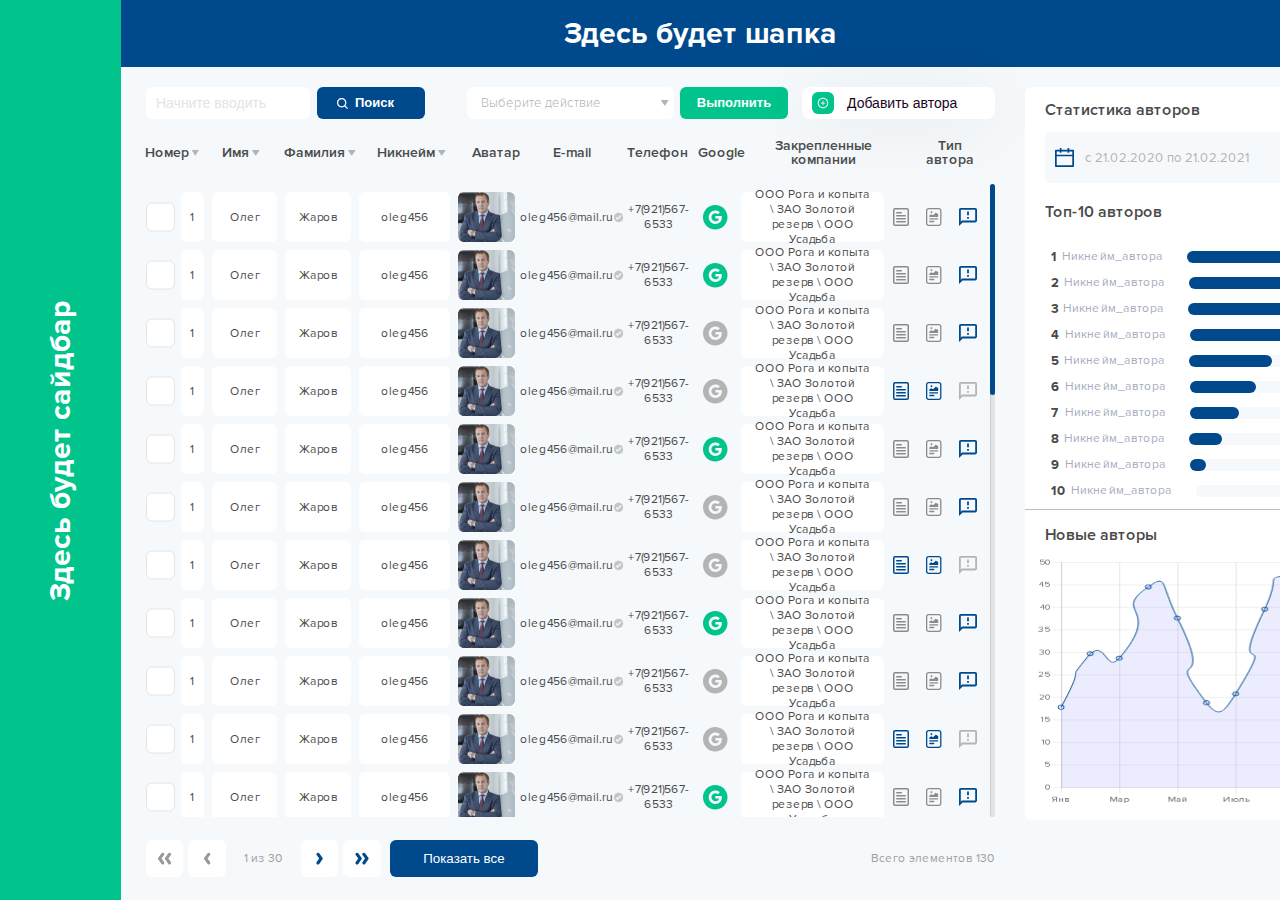
==== index2.html @ 2c194942 "first commit" ====
<!DOCTYPE html>
<html lang="en">

<head>
    <meta charset="UTF-8">
    <meta http-equiv="X-UA-Compatible" content="IE=edge">
    <meta name="viewport" content="width=device-width, initial-scale=1.0">
    <title>Авторы</title>
    <link rel="stylesheet" href="css/nice-select.css">
    <link rel="stylesheet" href="css/datepicker.css">
    <link rel="stylesheet" href="https://cdn.jsdelivr.net/npm/bootstrap@4.6.0/dist/css/bootstrap.min.css" integrity="sha384-B0vP5xmATw1+K9KRQjQERJvTumQW0nPEzvF6L/Z6nronJ3oUOFUFpCjEUQouq2+l" crossorigin="anonymous">
    <link rel="stylesheet" href="css/jquery.mCustomScrollbar.css">
    <link rel="stylesheet" href="css/style.css">
</head>

<body>
    <div class="wrapper">
        <aside class='removed-sidebar'>
            <span>Здесь будет сайдбар</span>
        </aside>
        <main>
            <header class='removed-header'>Здесь будет шапка</header>
            <div class="content">
                <div class="content__left">
                    <div class="content-top">
                        <div class="content-top__left">
                            <div class="search">
                                <input type="text" placeholder="Начните вводить">
                                <button class="blue-btn">
                                    <svg width="11" height="11" viewBox="0 0 11 11" fill="none" xmlns="http://www.w3.org/2000/svg">
                                        <path d="M4.70412 9.40774C5.74783 9.40753 6.76147 9.05814 7.58363 8.41522L10.1685 11L11 10.1686L8.41508 7.58381C9.05837 6.76162 9.40799 5.7478 9.40824 4.70387C9.40824 2.11027 7.29786 0 4.70412 0C2.11039 0 0 2.11027 0 4.70387C0 7.29747 2.11039 9.40774 4.70412 9.40774ZM4.70412 1.17597C6.64986 1.17597 8.23221 2.75823 8.23221 4.70387C8.23221 6.64951 6.64986 8.23177 4.70412 8.23177C2.75838 8.23177 1.17603 6.64951 1.17603 4.70387C1.17603 2.75823 2.75838 1.17597 4.70412 1.17597Z" fill="white"/>
                                    </svg>
                                    <span>Поиск</span>
                                </button>
                            </div>
                            <div class="action">
                                <select class="select">
                                    <option disabled selected value="">Выберите действие</option>
                                    <option value="действие 1">действие 1</option>
                                    <option value="действие 2">действие 2</option>
                                    <option value="действие 3">действие 3</option>
                                </select>
                                <button class="green-btn">Выполнить</button>
                            </div>
                        </div>
                        <div class="content-top__right">
                            <button class="add-article add-btn custom-btn">
                                <i>
                                    <svg width="12" height="12" viewBox="0 0 12 12" fill="none" xmlns="http://www.w3.org/2000/svg">
                                        <path d="M8.15625 5.625H6.375V3.84375C6.375 3.79219 6.33281 3.75 6.28125 3.75H5.71875C5.66719 3.75 5.625 3.79219 5.625 3.84375V5.625H3.84375C3.79219 5.625 3.75 5.66719 3.75 5.71875V6.28125C3.75 6.33281 3.79219 6.375 3.84375 6.375H5.625V8.15625C5.625 8.20781 5.66719 8.25 5.71875 8.25H6.28125C6.33281 8.25 6.375 8.20781 6.375 8.15625V6.375H8.15625C8.20781 6.375 8.25 6.33281 8.25 6.28125V5.71875C8.25 5.66719 8.20781 5.625 8.15625 5.625Z" fill="white"/>
                                        <path d="M6 0.75C3.10078 0.75 0.75 3.10078 0.75 6C0.75 8.89922 3.10078 11.25 6 11.25C8.89922 11.25 11.25 8.89922 11.25 6C11.25 3.10078 8.89922 0.75 6 0.75ZM6 10.3594C3.59297 10.3594 1.64062 8.40703 1.64062 6C1.64062 3.59297 3.59297 1.64062 6 1.64062C8.40703 1.64062 10.3594 3.59297 10.3594 6C10.3594 8.40703 8.40703 10.3594 6 10.3594Z" fill="white"/>
                                    </svg>
                                </i>
                                <span>Добавить автора</span>
                            </button>
                        </div>
                    </div>
                    <div class="table">
                        <div class="table__head">
                            <div class="table__head-title">
                                <span>Номер</span>
                                <img src="img/select-arrow.svg"></img>
                            </div>

                            <div class="table__head-title">
                                <span>Имя</span>
                                <img src="img/select-arrow.svg"></img>
                            </div>
                            <div class="table__head-title">
                                <span>Фамилия</span>
                                <img src="img/select-arrow.svg"></img>
                            </div>
                            <div class="table__head-title">
                                <span>Никнейм</span>
                                <img src="img/select-arrow.svg"></img>
                            </div>
                            <div class="table__head-title">
                                <span>Аватар</span>
                            </div>
                            <div class="table__head-title">
                                <span>E-mail</span>
                            </div>
                            <div class="table__head-title">
                                <span>Телефон</span>
                            </div>
                            <div class="table__head-title">
                                <span>Google</span>
                            </div>
                            <div class="table__head-title">
                                <span>Закрепленные <br> компании</span>
                            </div>
                            <div class="table__head-title">
                                <span>Тип <br> автора</span>
                            </div>
                        </div>
                        <div class="table__rows" data-mcs-theme="3d-dark">
                            <div class="table__row">
                                <div class="table__check">
                                    <input type='checkbox' class="checkbox" id='c' />
                                    <label for='c'></label>
                                </div>
                                <div>1</div>
                                <div>Олег</div>
                                <div>Жаров</div>
                                <div>oleg456</div>
                                <div>
                                    <img src="img/avatar.jpg" alt="">
                                </div>
                                <div>
                                    <svg class="svg-green" width="13" height="13" viewBox="0 0 13 13" fill="none" xmlns="http://www.w3.org/2000/svg">
                                        <path d="M6.5 0C2.91015 0 0 2.91015 0 6.5C0 10.0899 2.91015 13 6.5 13C10.0899 13 13 10.0899 13 6.5C13 2.91015 10.0899 0 6.5 0ZM9.289 3.04449L10.6394 4.39495L6.42145 8.61378L5.07892 9.95551L3.72845 8.60505L2.36053 7.23632L3.70227 5.89458L5.0702 7.2633L9.289 3.04449Z" fill="#C6C6C6"/>
                                    </svg>
                                    <span>oleg456@mail.ru</span>
                                </div>
                                <div>
                                    <svg width="13" height="13" viewBox="0 0 13 13" fill="none" xmlns="http://www.w3.org/2000/svg">
                                        <path d="M6.5 0C2.91015 0 0 2.91015 0 6.5C0 10.0899 2.91015 13 6.5 13C10.0899 13 13 10.0899 13 6.5C13 2.91015 10.0899 0 6.5 0ZM9.289 3.04449L10.6394 4.39495L6.42145 8.61378L5.07892 9.95551L3.72845 8.60505L2.36053 7.23632L3.70227 5.89458L5.0702 7.2633L9.289 3.04449Z" fill="#C6C6C6"/>
                                    </svg>
                                    <span>+7(921)567-6533</span>
                                </div>
                                <div>
                                    <svg class="svg-green" width="25" height="25" viewBox="0 0 25 25" fill="none" xmlns="http://www.w3.org/2000/svg">
                                        <path d="M12.25 0C5.48516 0 0 5.48516 0 12.25C0 19.0148 5.48516 24.5 12.25 24.5C19.0148 24.5 24.5 19.0148 24.5 12.25C24.5 5.48516 19.0148 0 12.25 0ZM16.8164 17.325C15.7063 18.3477 14.1914 18.9492 12.384 18.9492C9.76719 18.9492 7.50313 17.448 6.40117 15.2605C5.94727 14.3555 5.6875 13.3328 5.6875 12.25C5.6875 11.1672 5.94727 10.1445 6.40117 9.23945C7.50313 7.04922 9.76719 5.54805 12.384 5.54805C14.1887 5.54805 15.7035 6.2125 16.8656 7.29258L14.9461 9.21484C14.2516 8.55039 13.3684 8.21406 12.3867 8.21406C10.6422 8.21406 9.16562 9.39258 8.63789 10.9758C8.50391 11.3777 8.42734 11.807 8.42734 12.25C8.42734 12.693 8.50391 13.1223 8.63789 13.5242C9.16562 15.1074 10.6422 16.2859 12.384 16.2859C13.2863 16.2859 14.052 16.048 14.6508 15.6461C15.3617 15.1703 15.832 14.4621 15.9879 13.6227H12.384V11.0305H18.6922C18.7715 11.4707 18.8125 11.9273 18.8125 12.4004C18.8125 14.443 18.0824 16.1574 16.8164 17.325Z" fill="#B4B4B4"/>
                                    </svg>
                                </div>
                                <div>
                                    ООО Рога и копыта \ ЗАО Золотой резерв \ ООО Усадьба
                                </div>
                                <div>
                                    <svg width="16" height="18" viewBox="0 0 16 18" fill="none" xmlns="http://www.w3.org/2000/svg">
                                        <rect x="0.75" y="0.75" width="14.5" height="16.5" rx="1.25" stroke="#8B8B8B" stroke-width="1.5"/>
                                        <rect x="3" y="13" width="10" height="1.5" rx="0.75" fill="#8B8B8B"/>
                                        <rect x="3" y="10" width="10" height="1.5" rx="0.75" fill="#8B8B8B"/>
                                        <rect x="3" y="7" width="10" height="1.5" rx="0.75" fill="#8B8B8B"/>
                                        <rect x="3" y="4" width="6" height="1.5" rx="0.75" fill="#8B8B8B"/>
                                    </svg>
                                    <svg width="16" height="18" viewBox="0 0 16 18" fill="none" xmlns="http://www.w3.org/2000/svg">
                                        <path fill-rule="evenodd" clip-rule="evenodd" d="M2.57143 0H12.8571C13.5391 0 14.1932 0.270918 14.6754 0.753154C15.1577 1.23539 15.4286 1.88944 15.4286 2.57143V15.4286C15.4286 16.1106 15.1577 16.7646 14.6754 17.2468C14.1932 17.7291 13.5391 18 12.8571 18H2.57143C1.88944 18 1.23539 17.7291 0.753154 17.2468C0.270917 16.7646 0 16.1106 0 15.4286V2.57143C0 1.88944 0.270917 1.23539 0.753154 0.753154C1.23539 0.270918 1.88944 0 2.57143 0ZM2.57143 1.28571C2.23044 1.28571 1.90341 1.42117 1.66229 1.66229C1.42117 1.90341 1.28571 2.23044 1.28571 2.57143V15.4286C1.28571 15.7696 1.42117 16.0966 1.66229 16.3377C1.90341 16.5788 2.23044 16.7143 2.57143 16.7143H12.8571C13.1981 16.7143 13.5252 16.5788 13.7663 16.3377C14.0074 16.0966 14.1429 15.7696 14.1429 15.4286V2.57143C14.1429 2.23044 14.0074 1.90341 13.7663 1.66229C13.5252 1.42117 13.1981 1.28571 12.8571 1.28571H2.57143Z" fill="#8B8B8B"/>
                                        <path fill-rule="evenodd" clip-rule="evenodd" d="M3.21387 13.5001C3.21387 13.3296 3.2816 13.1661 3.40216 13.0455C3.52271 12.9249 3.68623 12.8572 3.85672 12.8572H7.71387C7.88436 12.8572 8.04788 12.9249 8.16844 13.0455C8.289 13.1661 8.35672 13.3296 8.35672 13.5001C8.35672 13.6706 8.289 13.8341 8.16844 13.9546C8.04788 14.0752 7.88436 14.1429 7.71387 14.1429H3.85672C3.68623 14.1429 3.52271 14.0752 3.40216 13.9546C3.2816 13.8341 3.21387 13.6706 3.21387 13.5001ZM3.21387 10.9286C3.21387 10.7581 3.2816 10.5946 3.40216 10.4741C3.52271 10.3535 3.68623 10.2858 3.85672 10.2858H11.571C11.7415 10.2858 11.905 10.3535 12.0256 10.4741C12.1461 10.5946 12.2139 10.7581 12.2139 10.9286C12.2139 11.0991 12.1461 11.2627 12.0256 11.3832C11.905 11.5038 11.7415 11.5715 11.571 11.5715H3.85672C3.68623 11.5715 3.52271 11.5038 3.40216 11.3832C3.2816 11.2627 3.21387 11.0991 3.21387 10.9286ZM5.32115 6.16121L7.03115 7.30036L9.41487 4.91536C9.46259 4.8675 9.52418 4.8359 9.59088 4.82505C9.65759 4.81421 9.72601 4.82466 9.78644 4.85493L12.2139 6.10721V8.35721C12.2139 8.52771 12.1461 8.69122 12.0256 8.81178C11.905 8.93234 11.7415 9.00007 11.571 9.00007H3.85672C3.68623 9.00007 3.52271 8.93234 3.40216 8.81178C3.2816 8.69122 3.21387 8.52771 3.21387 8.35721V7.71436C3.21387 7.71436 5.19387 6.07636 5.32115 6.16121ZM5.46387 5.14293C5.71961 5.14293 5.96488 5.04133 6.14572 4.86049C6.32656 4.67966 6.42815 4.43439 6.42815 4.17864C6.42815 3.9229 6.32656 3.67763 6.14572 3.49679C5.96488 3.31595 5.71961 3.21436 5.46387 3.21436C5.20812 3.21436 4.96285 3.31595 4.78201 3.49679C4.60118 3.67763 4.49958 3.9229 4.49958 4.17864C4.49958 4.43439 4.60118 4.67966 4.78201 4.86049C4.96285 5.04133 5.20812 5.14293 5.46387 5.14293Z" fill="#8B8B8B"/>
                                    </svg>
                                    <svg class="svg-blue" width="18" height="18" viewBox="0 0 18 18" fill="none" xmlns="http://www.w3.org/2000/svg">
                                        <path d="M16.2 0H1.8C0.81 0 0.00899999 0.81 0.00899999 1.8L0 18L3.6 14.4H16.2C17.19 14.4 18 13.59 18 12.6V1.8C18 0.81 17.19 0 16.2 0ZM16.2 12.6H2.853L2.322 13.131L1.8 13.653V1.8H16.2V12.6ZM8.1 9H9.9V10.8H8.1V9ZM8.1 3.6H9.9V7.2H8.1V3.6Z" fill="#B4B4B4"/>
                                    </svg>
                                </div>
                            </div>
                            <div class="table__row">
                                <div class="table__check">
                                    <input type='checkbox' class="checkbox" id='c' />
                                    <label for='c'></label>
                                </div>
                                <div>1</div>
                                <div>Олег</div>
                                <div>Жаров</div>
                                <div>oleg456</div>
                                <div>
                                    <img src="img/avatar.jpg" alt="">
                                </div>
                                <div>
                                    <svg class="svg-green" width="13" height="13" viewBox="0 0 13 13" fill="none" xmlns="http://www.w3.org/2000/svg">
                                        <path d="M6.5 0C2.91015 0 0 2.91015 0 6.5C0 10.0899 2.91015 13 6.5 13C10.0899 13 13 10.0899 13 6.5C13 2.91015 10.0899 0 6.5 0ZM9.289 3.04449L10.6394 4.39495L6.42145 8.61378L5.07892 9.95551L3.72845 8.60505L2.36053 7.23632L3.70227 5.89458L5.0702 7.2633L9.289 3.04449Z" fill="#C6C6C6"/>
                                    </svg>
                                    <span>oleg456@mail.ru</span>
                                </div>
                                <div>
                                    <svg width="13" height="13" viewBox="0 0 13 13" fill="none" xmlns="http://www.w3.org/2000/svg">
                                        <path d="M6.5 0C2.91015 0 0 2.91015 0 6.5C0 10.0899 2.91015 13 6.5 13C10.0899 13 13 10.0899 13 6.5C13 2.91015 10.0899 0 6.5 0ZM9.289 3.04449L10.6394 4.39495L6.42145 8.61378L5.07892 9.95551L3.72845 8.60505L2.36053 7.23632L3.70227 5.89458L5.0702 7.2633L9.289 3.04449Z" fill="#C6C6C6"/>
                                    </svg>
                                    <span>+7(921)567-6533</span>
                                </div>
                                <div>
                                    <svg class="svg-green" width="25" height="25" viewBox="0 0 25 25" fill="none" xmlns="http://www.w3.org/2000/svg">
                                        <path d="M12.25 0C5.48516 0 0 5.48516 0 12.25C0 19.0148 5.48516 24.5 12.25 24.5C19.0148 24.5 24.5 19.0148 24.5 12.25C24.5 5.48516 19.0148 0 12.25 0ZM16.8164 17.325C15.7063 18.3477 14.1914 18.9492 12.384 18.9492C9.76719 18.9492 7.50313 17.448 6.40117 15.2605C5.94727 14.3555 5.6875 13.3328 5.6875 12.25C5.6875 11.1672 5.94727 10.1445 6.40117 9.23945C7.50313 7.04922 9.76719 5.54805 12.384 5.54805C14.1887 5.54805 15.7035 6.2125 16.8656 7.29258L14.9461 9.21484C14.2516 8.55039 13.3684 8.21406 12.3867 8.21406C10.6422 8.21406 9.16562 9.39258 8.63789 10.9758C8.50391 11.3777 8.42734 11.807 8.42734 12.25C8.42734 12.693 8.50391 13.1223 8.63789 13.5242C9.16562 15.1074 10.6422 16.2859 12.384 16.2859C13.2863 16.2859 14.052 16.048 14.6508 15.6461C15.3617 15.1703 15.832 14.4621 15.9879 13.6227H12.384V11.0305H18.6922C18.7715 11.4707 18.8125 11.9273 18.8125 12.4004C18.8125 14.443 18.0824 16.1574 16.8164 17.325Z" fill="#B4B4B4"/>
                                    </svg>
                                </div>
                                <div>
                                    ООО Рога и копыта \ ЗАО Золотой резерв \ ООО Усадьба
                                </div>
                                <div>
                                    <svg width="16" height="18" viewBox="0 0 16 18" fill="none" xmlns="http://www.w3.org/2000/svg">
                                        <rect x="0.75" y="0.75" width="14.5" height="16.5" rx="1.25" stroke="#8B8B8B" stroke-width="1.5"/>
                                        <rect x="3" y="13" width="10" height="1.5" rx="0.75" fill="#8B8B8B"/>
                                        <rect x="3" y="10" width="10" height="1.5" rx="0.75" fill="#8B8B8B"/>
                                        <rect x="3" y="7" width="10" height="1.5" rx="0.75" fill="#8B8B8B"/>
                                        <rect x="3" y="4" width="6" height="1.5" rx="0.75" fill="#8B8B8B"/>
                                    </svg>
                                    <svg width="16" height="18" viewBox="0 0 16 18" fill="none" xmlns="http://www.w3.org/2000/svg">
                                        <path fill-rule="evenodd" clip-rule="evenodd" d="M2.57143 0H12.8571C13.5391 0 14.1932 0.270918 14.6754 0.753154C15.1577 1.23539 15.4286 1.88944 15.4286 2.57143V15.4286C15.4286 16.1106 15.1577 16.7646 14.6754 17.2468C14.1932 17.7291 13.5391 18 12.8571 18H2.57143C1.88944 18 1.23539 17.7291 0.753154 17.2468C0.270917 16.7646 0 16.1106 0 15.4286V2.57143C0 1.88944 0.270917 1.23539 0.753154 0.753154C1.23539 0.270918 1.88944 0 2.57143 0ZM2.57143 1.28571C2.23044 1.28571 1.90341 1.42117 1.66229 1.66229C1.42117 1.90341 1.28571 2.23044 1.28571 2.57143V15.4286C1.28571 15.7696 1.42117 16.0966 1.66229 16.3377C1.90341 16.5788 2.23044 16.7143 2.57143 16.7143H12.8571C13.1981 16.7143 13.5252 16.5788 13.7663 16.3377C14.0074 16.0966 14.1429 15.7696 14.1429 15.4286V2.57143C14.1429 2.23044 14.0074 1.90341 13.7663 1.66229C13.5252 1.42117 13.1981 1.28571 12.8571 1.28571H2.57143Z" fill="#8B8B8B"/>
                                        <path fill-rule="evenodd" clip-rule="evenodd" d="M3.21387 13.5001C3.21387 13.3296 3.2816 13.1661 3.40216 13.0455C3.52271 12.9249 3.68623 12.8572 3.85672 12.8572H7.71387C7.88436 12.8572 8.04788 12.9249 8.16844 13.0455C8.289 13.1661 8.35672 13.3296 8.35672 13.5001C8.35672 13.6706 8.289 13.8341 8.16844 13.9546C8.04788 14.0752 7.88436 14.1429 7.71387 14.1429H3.85672C3.68623 14.1429 3.52271 14.0752 3.40216 13.9546C3.2816 13.8341 3.21387 13.6706 3.21387 13.5001ZM3.21387 10.9286C3.21387 10.7581 3.2816 10.5946 3.40216 10.4741C3.52271 10.3535 3.68623 10.2858 3.85672 10.2858H11.571C11.7415 10.2858 11.905 10.3535 12.0256 10.4741C12.1461 10.5946 12.2139 10.7581 12.2139 10.9286C12.2139 11.0991 12.1461 11.2627 12.0256 11.3832C11.905 11.5038 11.7415 11.5715 11.571 11.5715H3.85672C3.68623 11.5715 3.52271 11.5038 3.40216 11.3832C3.2816 11.2627 3.21387 11.0991 3.21387 10.9286ZM5.32115 6.16121L7.03115 7.30036L9.41487 4.91536C9.46259 4.8675 9.52418 4.8359 9.59088 4.82505C9.65759 4.81421 9.72601 4.82466 9.78644 4.85493L12.2139 6.10721V8.35721C12.2139 8.52771 12.1461 8.69122 12.0256 8.81178C11.905 8.93234 11.7415 9.00007 11.571 9.00007H3.85672C3.68623 9.00007 3.52271 8.93234 3.40216 8.81178C3.2816 8.69122 3.21387 8.52771 3.21387 8.35721V7.71436C3.21387 7.71436 5.19387 6.07636 5.32115 6.16121ZM5.46387 5.14293C5.71961 5.14293 5.96488 5.04133 6.14572 4.86049C6.32656 4.67966 6.42815 4.43439 6.42815 4.17864C6.42815 3.9229 6.32656 3.67763 6.14572 3.49679C5.96488 3.31595 5.71961 3.21436 5.46387 3.21436C5.20812 3.21436 4.96285 3.31595 4.78201 3.49679C4.60118 3.67763 4.49958 3.9229 4.49958 4.17864C4.49958 4.43439 4.60118 4.67966 4.78201 4.86049C4.96285 5.04133 5.20812 5.14293 5.46387 5.14293Z" fill="#8B8B8B"/>
                                    </svg>
                                    <svg class="svg-blue" width="18" height="18" viewBox="0 0 18 18" fill="none" xmlns="http://www.w3.org/2000/svg">
                                        <path d="M16.2 0H1.8C0.81 0 0.00899999 0.81 0.00899999 1.8L0 18L3.6 14.4H16.2C17.19 14.4 18 13.59 18 12.6V1.8C18 0.81 17.19 0 16.2 0ZM16.2 12.6H2.853L2.322 13.131L1.8 13.653V1.8H16.2V12.6ZM8.1 9H9.9V10.8H8.1V9ZM8.1 3.6H9.9V7.2H8.1V3.6Z" fill="#B4B4B4"/>
                                    </svg>
                                </div>
                            </div>
                            <div class="table__row">
                                <div class="table__check">
                                    <input type='checkbox' class="checkbox" id='c' />
                                    <label for='c'></label>
                                </div>
                                <div>1</div>
                                <div>Олег</div>
                                <div>Жаров</div>
                                <div>oleg456</div>
                                <div>
                                    <img src="img/avatar.jpg" alt="">
                                </div>
                                <div>
                                    <svg class="svg-green" width="13" height="13" viewBox="0 0 13 13" fill="none" xmlns="http://www.w3.org/2000/svg">
                                        <path d="M6.5 0C2.91015 0 0 2.91015 0 6.5C0 10.0899 2.91015 13 6.5 13C10.0899 13 13 10.0899 13 6.5C13 2.91015 10.0899 0 6.5 0ZM9.289 3.04449L10.6394 4.39495L6.42145 8.61378L5.07892 9.95551L3.72845 8.60505L2.36053 7.23632L3.70227 5.89458L5.0702 7.2633L9.289 3.04449Z" fill="#C6C6C6"/>
                                    </svg>
                                    <span>oleg456@mail.ru</span>
                                </div>
                                <div>
                                    <svg width="13" height="13" viewBox="0 0 13 13" fill="none" xmlns="http://www.w3.org/2000/svg">
                                        <path d="M6.5 0C2.91015 0 0 2.91015 0 6.5C0 10.0899 2.91015 13 6.5 13C10.0899 13 13 10.0899 13 6.5C13 2.91015 10.0899 0 6.5 0ZM9.289 3.04449L10.6394 4.39495L6.42145 8.61378L5.07892 9.95551L3.72845 8.60505L2.36053 7.23632L3.70227 5.89458L5.0702 7.2633L9.289 3.04449Z" fill="#C6C6C6"/>
                                    </svg>
                                    <span>+7(921)567-6533</span>
                                </div>
                                <div>
                                    <svg class="" width="25" height="25" viewBox="0 0 25 25" fill="none" xmlns="http://www.w3.org/2000/svg">
                                        <path d="M12.25 0C5.48516 0 0 5.48516 0 12.25C0 19.0148 5.48516 24.5 12.25 24.5C19.0148 24.5 24.5 19.0148 24.5 12.25C24.5 5.48516 19.0148 0 12.25 0ZM16.8164 17.325C15.7063 18.3477 14.1914 18.9492 12.384 18.9492C9.76719 18.9492 7.50313 17.448 6.40117 15.2605C5.94727 14.3555 5.6875 13.3328 5.6875 12.25C5.6875 11.1672 5.94727 10.1445 6.40117 9.23945C7.50313 7.04922 9.76719 5.54805 12.384 5.54805C14.1887 5.54805 15.7035 6.2125 16.8656 7.29258L14.9461 9.21484C14.2516 8.55039 13.3684 8.21406 12.3867 8.21406C10.6422 8.21406 9.16562 9.39258 8.63789 10.9758C8.50391 11.3777 8.42734 11.807 8.42734 12.25C8.42734 12.693 8.50391 13.1223 8.63789 13.5242C9.16562 15.1074 10.6422 16.2859 12.384 16.2859C13.2863 16.2859 14.052 16.048 14.6508 15.6461C15.3617 15.1703 15.832 14.4621 15.9879 13.6227H12.384V11.0305H18.6922C18.7715 11.4707 18.8125 11.9273 18.8125 12.4004C18.8125 14.443 18.0824 16.1574 16.8164 17.325Z" fill="#B4B4B4"/>
                                    </svg>
                                </div>
                                <div>
                                    ООО Рога и копыта \ ЗАО Золотой резерв \ ООО Усадьба
                                </div>
                                <div>
                                    <svg width="16" height="18" viewBox="0 0 16 18" fill="none" xmlns="http://www.w3.org/2000/svg">
                                        <rect x="0.75" y="0.75" width="14.5" height="16.5" rx="1.25" stroke="#8B8B8B" stroke-width="1.5"/>
                                        <rect x="3" y="13" width="10" height="1.5" rx="0.75" fill="#8B8B8B"/>
                                        <rect x="3" y="10" width="10" height="1.5" rx="0.75" fill="#8B8B8B"/>
                                        <rect x="3" y="7" width="10" height="1.5" rx="0.75" fill="#8B8B8B"/>
                                        <rect x="3" y="4" width="6" height="1.5" rx="0.75" fill="#8B8B8B"/>
                                    </svg>
                                    <svg width="16" height="18" viewBox="0 0 16 18" fill="none" xmlns="http://www.w3.org/2000/svg">
                                        <path fill-rule="evenodd" clip-rule="evenodd" d="M2.57143 0H12.8571C13.5391 0 14.1932 0.270918 14.6754 0.753154C15.1577 1.23539 15.4286 1.88944 15.4286 2.57143V15.4286C15.4286 16.1106 15.1577 16.7646 14.6754 17.2468C14.1932 17.7291 13.5391 18 12.8571 18H2.57143C1.88944 18 1.23539 17.7291 0.753154 17.2468C0.270917 16.7646 0 16.1106 0 15.4286V2.57143C0 1.88944 0.270917 1.23539 0.753154 0.753154C1.23539 0.270918 1.88944 0 2.57143 0ZM2.57143 1.28571C2.23044 1.28571 1.90341 1.42117 1.66229 1.66229C1.42117 1.90341 1.28571 2.23044 1.28571 2.57143V15.4286C1.28571 15.7696 1.42117 16.0966 1.66229 16.3377C1.90341 16.5788 2.23044 16.7143 2.57143 16.7143H12.8571C13.1981 16.7143 13.5252 16.5788 13.7663 16.3377C14.0074 16.0966 14.1429 15.7696 14.1429 15.4286V2.57143C14.1429 2.23044 14.0074 1.90341 13.7663 1.66229C13.5252 1.42117 13.1981 1.28571 12.8571 1.28571H2.57143Z" fill="#8B8B8B"/>
                                        <path fill-rule="evenodd" clip-rule="evenodd" d="M3.21387 13.5001C3.21387 13.3296 3.2816 13.1661 3.40216 13.0455C3.52271 12.9249 3.68623 12.8572 3.85672 12.8572H7.71387C7.88436 12.8572 8.04788 12.9249 8.16844 13.0455C8.289 13.1661 8.35672 13.3296 8.35672 13.5001C8.35672 13.6706 8.289 13.8341 8.16844 13.9546C8.04788 14.0752 7.88436 14.1429 7.71387 14.1429H3.85672C3.68623 14.1429 3.52271 14.0752 3.40216 13.9546C3.2816 13.8341 3.21387 13.6706 3.21387 13.5001ZM3.21387 10.9286C3.21387 10.7581 3.2816 10.5946 3.40216 10.4741C3.52271 10.3535 3.68623 10.2858 3.85672 10.2858H11.571C11.7415 10.2858 11.905 10.3535 12.0256 10.4741C12.1461 10.5946 12.2139 10.7581 12.2139 10.9286C12.2139 11.0991 12.1461 11.2627 12.0256 11.3832C11.905 11.5038 11.7415 11.5715 11.571 11.5715H3.85672C3.68623 11.5715 3.52271 11.5038 3.40216 11.3832C3.2816 11.2627 3.21387 11.0991 3.21387 10.9286ZM5.32115 6.16121L7.03115 7.30036L9.41487 4.91536C9.46259 4.8675 9.52418 4.8359 9.59088 4.82505C9.65759 4.81421 9.72601 4.82466 9.78644 4.85493L12.2139 6.10721V8.35721C12.2139 8.52771 12.1461 8.69122 12.0256 8.81178C11.905 8.93234 11.7415 9.00007 11.571 9.00007H3.85672C3.68623 9.00007 3.52271 8.93234 3.40216 8.81178C3.2816 8.69122 3.21387 8.52771 3.21387 8.35721V7.71436C3.21387 7.71436 5.19387 6.07636 5.32115 6.16121ZM5.46387 5.14293C5.71961 5.14293 5.96488 5.04133 6.14572 4.86049C6.32656 4.67966 6.42815 4.43439 6.42815 4.17864C6.42815 3.9229 6.32656 3.67763 6.14572 3.49679C5.96488 3.31595 5.71961 3.21436 5.46387 3.21436C5.20812 3.21436 4.96285 3.31595 4.78201 3.49679C4.60118 3.67763 4.49958 3.9229 4.49958 4.17864C4.49958 4.43439 4.60118 4.67966 4.78201 4.86049C4.96285 5.04133 5.20812 5.14293 5.46387 5.14293Z" fill="#8B8B8B"/>
                                    </svg>
                                    <svg class="svg-blue" width="18" height="18" viewBox="0 0 18 18" fill="none" xmlns="http://www.w3.org/2000/svg">
                                        <path d="M16.2 0H1.8C0.81 0 0.00899999 0.81 0.00899999 1.8L0 18L3.6 14.4H16.2C17.19 14.4 18 13.59 18 12.6V1.8C18 0.81 17.19 0 16.2 0ZM16.2 12.6H2.853L2.322 13.131L1.8 13.653V1.8H16.2V12.6ZM8.1 9H9.9V10.8H8.1V9ZM8.1 3.6H9.9V7.2H8.1V3.6Z" fill="#B4B4B4"/>
                                    </svg>
                                </div>
                            </div>
                            <div class="table__row">
                                <div class="table__check">
                                    <input type='checkbox' class="checkbox" id='c' />
                                    <label for='c'></label>
                                </div>
                                <div>1</div>
                                <div>Олег</div>
                                <div>Жаров</div>
                                <div>oleg456</div>
                                <div>
                                    <img src="img/avatar.jpg" alt="">
                                </div>
                                <div>
                                    <svg class="svg-green" width="13" height="13" viewBox="0 0 13 13" fill="none" xmlns="http://www.w3.org/2000/svg">
                                        <path d="M6.5 0C2.91015 0 0 2.91015 0 6.5C0 10.0899 2.91015 13 6.5 13C10.0899 13 13 10.0899 13 6.5C13 2.91015 10.0899 0 6.5 0ZM9.289 3.04449L10.6394 4.39495L6.42145 8.61378L5.07892 9.95551L3.72845 8.60505L2.36053 7.23632L3.70227 5.89458L5.0702 7.2633L9.289 3.04449Z" fill="#C6C6C6"/>
                                    </svg>
                                    <span>oleg456@mail.ru</span>
                                </div>
                                <div>
                                    <svg width="13" height="13" viewBox="0 0 13 13" fill="none" xmlns="http://www.w3.org/2000/svg">
                                        <path d="M6.5 0C2.91015 0 0 2.91015 0 6.5C0 10.0899 2.91015 13 6.5 13C10.0899 13 13 10.0899 13 6.5C13 2.91015 10.0899 0 6.5 0ZM9.289 3.04449L10.6394 4.39495L6.42145 8.61378L5.07892 9.95551L3.72845 8.60505L2.36053 7.23632L3.70227 5.89458L5.0702 7.2633L9.289 3.04449Z" fill="#C6C6C6"/>
                                    </svg>
                                    <span>+7(921)567-6533</span>
                                </div>
                                <div>
                                    <svg class="" width="25" height="25" viewBox="0 0 25 25" fill="none" xmlns="http://www.w3.org/2000/svg">
                                        <path d="M12.25 0C5.48516 0 0 5.48516 0 12.25C0 19.0148 5.48516 24.5 12.25 24.5C19.0148 24.5 24.5 19.0148 24.5 12.25C24.5 5.48516 19.0148 0 12.25 0ZM16.8164 17.325C15.7063 18.3477 14.1914 18.9492 12.384 18.9492C9.76719 18.9492 7.50313 17.448 6.40117 15.2605C5.94727 14.3555 5.6875 13.3328 5.6875 12.25C5.6875 11.1672 5.94727 10.1445 6.40117 9.23945C7.50313 7.04922 9.76719 5.54805 12.384 5.54805C14.1887 5.54805 15.7035 6.2125 16.8656 7.29258L14.9461 9.21484C14.2516 8.55039 13.3684 8.21406 12.3867 8.21406C10.6422 8.21406 9.16562 9.39258 8.63789 10.9758C8.50391 11.3777 8.42734 11.807 8.42734 12.25C8.42734 12.693 8.50391 13.1223 8.63789 13.5242C9.16562 15.1074 10.6422 16.2859 12.384 16.2859C13.2863 16.2859 14.052 16.048 14.6508 15.6461C15.3617 15.1703 15.832 14.4621 15.9879 13.6227H12.384V11.0305H18.6922C18.7715 11.4707 18.8125 11.9273 18.8125 12.4004C18.8125 14.443 18.0824 16.1574 16.8164 17.325Z" fill="#B4B4B4"/>
                                    </svg>
                                </div>
                                <div>
                                    ООО Рога и копыта \ ЗАО Золотой резерв \ ООО Усадьба
                                </div>
                                <div>
                                    <svg class="svg-blue" width="16" height="18" viewBox="0 0 16 18" fill="none" xmlns="http://www.w3.org/2000/svg">
                                        <rect x="0.75" y="0.75" width="14.5" height="16.5" rx="1.25" stroke="#8B8B8B" stroke-width="1.5"/>
                                        <rect x="3" y="13" width="10" height="1.5" rx="0.75" fill="#8B8B8B"/>
                                        <rect x="3" y="10" width="10" height="1.5" rx="0.75" fill="#8B8B8B"/>
                                        <rect x="3" y="7" width="10" height="1.5" rx="0.75" fill="#8B8B8B"/>
                                        <rect x="3" y="4" width="6" height="1.5" rx="0.75" fill="#8B8B8B"/>
                                    </svg>
                                    <svg class="svg-blue" width="16" height="18" viewBox="0 0 16 18" fill="none" xmlns="http://www.w3.org/2000/svg">
                                        <path fill-rule="evenodd" clip-rule="evenodd" d="M2.57143 0H12.8571C13.5391 0 14.1932 0.270918 14.6754 0.753154C15.1577 1.23539 15.4286 1.88944 15.4286 2.57143V15.4286C15.4286 16.1106 15.1577 16.7646 14.6754 17.2468C14.1932 17.7291 13.5391 18 12.8571 18H2.57143C1.88944 18 1.23539 17.7291 0.753154 17.2468C0.270917 16.7646 0 16.1106 0 15.4286V2.57143C0 1.88944 0.270917 1.23539 0.753154 0.753154C1.23539 0.270918 1.88944 0 2.57143 0ZM2.57143 1.28571C2.23044 1.28571 1.90341 1.42117 1.66229 1.66229C1.42117 1.90341 1.28571 2.23044 1.28571 2.57143V15.4286C1.28571 15.7696 1.42117 16.0966 1.66229 16.3377C1.90341 16.5788 2.23044 16.7143 2.57143 16.7143H12.8571C13.1981 16.7143 13.5252 16.5788 13.7663 16.3377C14.0074 16.0966 14.1429 15.7696 14.1429 15.4286V2.57143C14.1429 2.23044 14.0074 1.90341 13.7663 1.66229C13.5252 1.42117 13.1981 1.28571 12.8571 1.28571H2.57143Z" fill="#8B8B8B"/>
                                        <path fill-rule="evenodd" clip-rule="evenodd" d="M3.21387 13.5001C3.21387 13.3296 3.2816 13.1661 3.40216 13.0455C3.52271 12.9249 3.68623 12.8572 3.85672 12.8572H7.71387C7.88436 12.8572 8.04788 12.9249 8.16844 13.0455C8.289 13.1661 8.35672 13.3296 8.35672 13.5001C8.35672 13.6706 8.289 13.8341 8.16844 13.9546C8.04788 14.0752 7.88436 14.1429 7.71387 14.1429H3.85672C3.68623 14.1429 3.52271 14.0752 3.40216 13.9546C3.2816 13.8341 3.21387 13.6706 3.21387 13.5001ZM3.21387 10.9286C3.21387 10.7581 3.2816 10.5946 3.40216 10.4741C3.52271 10.3535 3.68623 10.2858 3.85672 10.2858H11.571C11.7415 10.2858 11.905 10.3535 12.0256 10.4741C12.1461 10.5946 12.2139 10.7581 12.2139 10.9286C12.2139 11.0991 12.1461 11.2627 12.0256 11.3832C11.905 11.5038 11.7415 11.5715 11.571 11.5715H3.85672C3.68623 11.5715 3.52271 11.5038 3.40216 11.3832C3.2816 11.2627 3.21387 11.0991 3.21387 10.9286ZM5.32115 6.16121L7.03115 7.30036L9.41487 4.91536C9.46259 4.8675 9.52418 4.8359 9.59088 4.82505C9.65759 4.81421 9.72601 4.82466 9.78644 4.85493L12.2139 6.10721V8.35721C12.2139 8.52771 12.1461 8.69122 12.0256 8.81178C11.905 8.93234 11.7415 9.00007 11.571 9.00007H3.85672C3.68623 9.00007 3.52271 8.93234 3.40216 8.81178C3.2816 8.69122 3.21387 8.52771 3.21387 8.35721V7.71436C3.21387 7.71436 5.19387 6.07636 5.32115 6.16121ZM5.46387 5.14293C5.71961 5.14293 5.96488 5.04133 6.14572 4.86049C6.32656 4.67966 6.42815 4.43439 6.42815 4.17864C6.42815 3.9229 6.32656 3.67763 6.14572 3.49679C5.96488 3.31595 5.71961 3.21436 5.46387 3.21436C5.20812 3.21436 4.96285 3.31595 4.78201 3.49679C4.60118 3.67763 4.49958 3.9229 4.49958 4.17864C4.49958 4.43439 4.60118 4.67966 4.78201 4.86049C4.96285 5.04133 5.20812 5.14293 5.46387 5.14293Z" fill="#8B8B8B"/>
                                    </svg>
                                    <svg width="18" height="18" viewBox="0 0 18 18" fill="none" xmlns="http://www.w3.org/2000/svg">
                                        <path d="M16.2 0H1.8C0.81 0 0.00899999 0.81 0.00899999 1.8L0 18L3.6 14.4H16.2C17.19 14.4 18 13.59 18 12.6V1.8C18 0.81 17.19 0 16.2 0ZM16.2 12.6H2.853L2.322 13.131L1.8 13.653V1.8H16.2V12.6ZM8.1 9H9.9V10.8H8.1V9ZM8.1 3.6H9.9V7.2H8.1V3.6Z" fill="#B4B4B4"/>
                                    </svg>
                                </div>
                            </div>
                            <div class="table__row">
                                <div class="table__check">
                                    <input type='checkbox' class="checkbox" id='c' />
                                    <label for='c'></label>
                                </div>
                                <div>1</div>
                                <div>Олег</div>
                                <div>Жаров</div>
                                <div>oleg456</div>
                                <div>
                                    <img src="img/avatar.jpg" alt="">
                                </div>
                                <div>
                                    <svg class="svg-green" width="13" height="13" viewBox="0 0 13 13" fill="none" xmlns="http://www.w3.org/2000/svg">
                                        <path d="M6.5 0C2.91015 0 0 2.91015 0 6.5C0 10.0899 2.91015 13 6.5 13C10.0899 13 13 10.0899 13 6.5C13 2.91015 10.0899 0 6.5 0ZM9.289 3.04449L10.6394 4.39495L6.42145 8.61378L5.07892 9.95551L3.72845 8.60505L2.36053 7.23632L3.70227 5.89458L5.0702 7.2633L9.289 3.04449Z" fill="#C6C6C6"/>
                                    </svg>
                                    <span>oleg456@mail.ru</span>
                                </div>
                                <div>
                                    <svg width="13" height="13" viewBox="0 0 13 13" fill="none" xmlns="http://www.w3.org/2000/svg">
                                        <path d="M6.5 0C2.91015 0 0 2.91015 0 6.5C0 10.0899 2.91015 13 6.5 13C10.0899 13 13 10.0899 13 6.5C13 2.91015 10.0899 0 6.5 0ZM9.289 3.04449L10.6394 4.39495L6.42145 8.61378L5.07892 9.95551L3.72845 8.60505L2.36053 7.23632L3.70227 5.89458L5.0702 7.2633L9.289 3.04449Z" fill="#C6C6C6"/>
                                    </svg>
                                    <span>+7(921)567-6533</span>
                                </div>
                                <div>
                                    <svg class="svg-green" width="25" height="25" viewBox="0 0 25 25" fill="none" xmlns="http://www.w3.org/2000/svg">
                                        <path d="M12.25 0C5.48516 0 0 5.48516 0 12.25C0 19.0148 5.48516 24.5 12.25 24.5C19.0148 24.5 24.5 19.0148 24.5 12.25C24.5 5.48516 19.0148 0 12.25 0ZM16.8164 17.325C15.7063 18.3477 14.1914 18.9492 12.384 18.9492C9.76719 18.9492 7.50313 17.448 6.40117 15.2605C5.94727 14.3555 5.6875 13.3328 5.6875 12.25C5.6875 11.1672 5.94727 10.1445 6.40117 9.23945C7.50313 7.04922 9.76719 5.54805 12.384 5.54805C14.1887 5.54805 15.7035 6.2125 16.8656 7.29258L14.9461 9.21484C14.2516 8.55039 13.3684 8.21406 12.3867 8.21406C10.6422 8.21406 9.16562 9.39258 8.63789 10.9758C8.50391 11.3777 8.42734 11.807 8.42734 12.25C8.42734 12.693 8.50391 13.1223 8.63789 13.5242C9.16562 15.1074 10.6422 16.2859 12.384 16.2859C13.2863 16.2859 14.052 16.048 14.6508 15.6461C15.3617 15.1703 15.832 14.4621 15.9879 13.6227H12.384V11.0305H18.6922C18.7715 11.4707 18.8125 11.9273 18.8125 12.4004C18.8125 14.443 18.0824 16.1574 16.8164 17.325Z" fill="#B4B4B4"/>
                                    </svg>
                                </div>
                                <div>
                                    ООО Рога и копыта \ ЗАО Золотой резерв \ ООО Усадьба
                                </div>
                                <div>
                                    <svg width="16" height="18" viewBox="0 0 16 18" fill="none" xmlns="http://www.w3.org/2000/svg">
                                        <rect x="0.75" y="0.75" width="14.5" height="16.5" rx="1.25" stroke="#8B8B8B" stroke-width="1.5"/>
                                        <rect x="3" y="13" width="10" height="1.5" rx="0.75" fill="#8B8B8B"/>
                                        <rect x="3" y="10" width="10" height="1.5" rx="0.75" fill="#8B8B8B"/>
                                        <rect x="3" y="7" width="10" height="1.5" rx="0.75" fill="#8B8B8B"/>
                                        <rect x="3" y="4" width="6" height="1.5" rx="0.75" fill="#8B8B8B"/>
                                    </svg>
                                    <svg width="16" height="18" viewBox="0 0 16 18" fill="none" xmlns="http://www.w3.org/2000/svg">
                                        <path fill-rule="evenodd" clip-rule="evenodd" d="M2.57143 0H12.8571C13.5391 0 14.1932 0.270918 14.6754 0.753154C15.1577 1.23539 15.4286 1.88944 15.4286 2.57143V15.4286C15.4286 16.1106 15.1577 16.7646 14.6754 17.2468C14.1932 17.7291 13.5391 18 12.8571 18H2.57143C1.88944 18 1.23539 17.7291 0.753154 17.2468C0.270917 16.7646 0 16.1106 0 15.4286V2.57143C0 1.88944 0.270917 1.23539 0.753154 0.753154C1.23539 0.270918 1.88944 0 2.57143 0ZM2.57143 1.28571C2.23044 1.28571 1.90341 1.42117 1.66229 1.66229C1.42117 1.90341 1.28571 2.23044 1.28571 2.57143V15.4286C1.28571 15.7696 1.42117 16.0966 1.66229 16.3377C1.90341 16.5788 2.23044 16.7143 2.57143 16.7143H12.8571C13.1981 16.7143 13.5252 16.5788 13.7663 16.3377C14.0074 16.0966 14.1429 15.7696 14.1429 15.4286V2.57143C14.1429 2.23044 14.0074 1.90341 13.7663 1.66229C13.5252 1.42117 13.1981 1.28571 12.8571 1.28571H2.57143Z" fill="#8B8B8B"/>
                                        <path fill-rule="evenodd" clip-rule="evenodd" d="M3.21387 13.5001C3.21387 13.3296 3.2816 13.1661 3.40216 13.0455C3.52271 12.9249 3.68623 12.8572 3.85672 12.8572H7.71387C7.88436 12.8572 8.04788 12.9249 8.16844 13.0455C8.289 13.1661 8.35672 13.3296 8.35672 13.5001C8.35672 13.6706 8.289 13.8341 8.16844 13.9546C8.04788 14.0752 7.88436 14.1429 7.71387 14.1429H3.85672C3.68623 14.1429 3.52271 14.0752 3.40216 13.9546C3.2816 13.8341 3.21387 13.6706 3.21387 13.5001ZM3.21387 10.9286C3.21387 10.7581 3.2816 10.5946 3.40216 10.4741C3.52271 10.3535 3.68623 10.2858 3.85672 10.2858H11.571C11.7415 10.2858 11.905 10.3535 12.0256 10.4741C12.1461 10.5946 12.2139 10.7581 12.2139 10.9286C12.2139 11.0991 12.1461 11.2627 12.0256 11.3832C11.905 11.5038 11.7415 11.5715 11.571 11.5715H3.85672C3.68623 11.5715 3.52271 11.5038 3.40216 11.3832C3.2816 11.2627 3.21387 11.0991 3.21387 10.9286ZM5.32115 6.16121L7.03115 7.30036L9.41487 4.91536C9.46259 4.8675 9.52418 4.8359 9.59088 4.82505C9.65759 4.81421 9.72601 4.82466 9.78644 4.85493L12.2139 6.10721V8.35721C12.2139 8.52771 12.1461 8.69122 12.0256 8.81178C11.905 8.93234 11.7415 9.00007 11.571 9.00007H3.85672C3.68623 9.00007 3.52271 8.93234 3.40216 8.81178C3.2816 8.69122 3.21387 8.52771 3.21387 8.35721V7.71436C3.21387 7.71436 5.19387 6.07636 5.32115 6.16121ZM5.46387 5.14293C5.71961 5.14293 5.96488 5.04133 6.14572 4.86049C6.32656 4.67966 6.42815 4.43439 6.42815 4.17864C6.42815 3.9229 6.32656 3.67763 6.14572 3.49679C5.96488 3.31595 5.71961 3.21436 5.46387 3.21436C5.20812 3.21436 4.96285 3.31595 4.78201 3.49679C4.60118 3.67763 4.49958 3.9229 4.49958 4.17864C4.49958 4.43439 4.60118 4.67966 4.78201 4.86049C4.96285 5.04133 5.20812 5.14293 5.46387 5.14293Z" fill="#8B8B8B"/>
                                    </svg>
                                    <svg class="svg-blue" width="18" height="18" viewBox="0 0 18 18" fill="none" xmlns="http://www.w3.org/2000/svg">
                                        <path d="M16.2 0H1.8C0.81 0 0.00899999 0.81 0.00899999 1.8L0 18L3.6 14.4H16.2C17.19 14.4 18 13.59 18 12.6V1.8C18 0.81 17.19 0 16.2 0ZM16.2 12.6H2.853L2.322 13.131L1.8 13.653V1.8H16.2V12.6ZM8.1 9H9.9V10.8H8.1V9ZM8.1 3.6H9.9V7.2H8.1V3.6Z" fill="#B4B4B4"/>
                                    </svg>
                                </div>
                            </div>
                            <div class="table__row">
                                <div class="table__check">
                                    <input type='checkbox' class="checkbox" id='c' />
                                    <label for='c'></label>
                                </div>
                                <div>1</div>
                                <div>Олег</div>
                                <div>Жаров</div>
                                <div>oleg456</div>
                                <div>
                                    <img src="img/avatar.jpg" alt="">
                                </div>
                                <div>
                                    <svg class="svg-green" width="13" height="13" viewBox="0 0 13 13" fill="none" xmlns="http://www.w3.org/2000/svg">
                                        <path d="M6.5 0C2.91015 0 0 2.91015 0 6.5C0 10.0899 2.91015 13 6.5 13C10.0899 13 13 10.0899 13 6.5C13 2.91015 10.0899 0 6.5 0ZM9.289 3.04449L10.6394 4.39495L6.42145 8.61378L5.07892 9.95551L3.72845 8.60505L2.36053 7.23632L3.70227 5.89458L5.0702 7.2633L9.289 3.04449Z" fill="#C6C6C6"/>
                                    </svg>
                                    <span>oleg456@mail.ru</span>
                                </div>
                                <div>
                                    <svg width="13" height="13" viewBox="0 0 13 13" fill="none" xmlns="http://www.w3.org/2000/svg">
                                        <path d="M6.5 0C2.91015 0 0 2.91015 0 6.5C0 10.0899 2.91015 13 6.5 13C10.0899 13 13 10.0899 13 6.5C13 2.91015 10.0899 0 6.5 0ZM9.289 3.04449L10.6394 4.39495L6.42145 8.61378L5.07892 9.95551L3.72845 8.60505L2.36053 7.23632L3.70227 5.89458L5.0702 7.2633L9.289 3.04449Z" fill="#C6C6C6"/>
                                    </svg>
                                    <span>+7(921)567-6533</span>
                                </div>
                                <div>
                                    <svg class="" width="25" height="25" viewBox="0 0 25 25" fill="none" xmlns="http://www.w3.org/2000/svg">
                                        <path d="M12.25 0C5.48516 0 0 5.48516 0 12.25C0 19.0148 5.48516 24.5 12.25 24.5C19.0148 24.5 24.5 19.0148 24.5 12.25C24.5 5.48516 19.0148 0 12.25 0ZM16.8164 17.325C15.7063 18.3477 14.1914 18.9492 12.384 18.9492C9.76719 18.9492 7.50313 17.448 6.40117 15.2605C5.94727 14.3555 5.6875 13.3328 5.6875 12.25C5.6875 11.1672 5.94727 10.1445 6.40117 9.23945C7.50313 7.04922 9.76719 5.54805 12.384 5.54805C14.1887 5.54805 15.7035 6.2125 16.8656 7.29258L14.9461 9.21484C14.2516 8.55039 13.3684 8.21406 12.3867 8.21406C10.6422 8.21406 9.16562 9.39258 8.63789 10.9758C8.50391 11.3777 8.42734 11.807 8.42734 12.25C8.42734 12.693 8.50391 13.1223 8.63789 13.5242C9.16562 15.1074 10.6422 16.2859 12.384 16.2859C13.2863 16.2859 14.052 16.048 14.6508 15.6461C15.3617 15.1703 15.832 14.4621 15.9879 13.6227H12.384V11.0305H18.6922C18.7715 11.4707 18.8125 11.9273 18.8125 12.4004C18.8125 14.443 18.0824 16.1574 16.8164 17.325Z" fill="#B4B4B4"/>
                                    </svg>
                                </div>
                                <div>
                                    ООО Рога и копыта \ ЗАО Золотой резерв \ ООО Усадьба
                                </div>
                                <div>
                                    <svg width="16" height="18" viewBox="0 0 16 18" fill="none" xmlns="http://www.w3.org/2000/svg">
                                        <rect x="0.75" y="0.75" width="14.5" height="16.5" rx="1.25" stroke="#8B8B8B" stroke-width="1.5"/>
                                        <rect x="3" y="13" width="10" height="1.5" rx="0.75" fill="#8B8B8B"/>
                                        <rect x="3" y="10" width="10" height="1.5" rx="0.75" fill="#8B8B8B"/>
                                        <rect x="3" y="7" width="10" height="1.5" rx="0.75" fill="#8B8B8B"/>
                                        <rect x="3" y="4" width="6" height="1.5" rx="0.75" fill="#8B8B8B"/>
                                    </svg>
                                    <svg width="16" height="18" viewBox="0 0 16 18" fill="none" xmlns="http://www.w3.org/2000/svg">
                                        <path fill-rule="evenodd" clip-rule="evenodd" d="M2.57143 0H12.8571C13.5391 0 14.1932 0.270918 14.6754 0.753154C15.1577 1.23539 15.4286 1.88944 15.4286 2.57143V15.4286C15.4286 16.1106 15.1577 16.7646 14.6754 17.2468C14.1932 17.7291 13.5391 18 12.8571 18H2.57143C1.88944 18 1.23539 17.7291 0.753154 17.2468C0.270917 16.7646 0 16.1106 0 15.4286V2.57143C0 1.88944 0.270917 1.23539 0.753154 0.753154C1.23539 0.270918 1.88944 0 2.57143 0ZM2.57143 1.28571C2.23044 1.28571 1.90341 1.42117 1.66229 1.66229C1.42117 1.90341 1.28571 2.23044 1.28571 2.57143V15.4286C1.28571 15.7696 1.42117 16.0966 1.66229 16.3377C1.90341 16.5788 2.23044 16.7143 2.57143 16.7143H12.8571C13.1981 16.7143 13.5252 16.5788 13.7663 16.3377C14.0074 16.0966 14.1429 15.7696 14.1429 15.4286V2.57143C14.1429 2.23044 14.0074 1.90341 13.7663 1.66229C13.5252 1.42117 13.1981 1.28571 12.8571 1.28571H2.57143Z" fill="#8B8B8B"/>
                                        <path fill-rule="evenodd" clip-rule="evenodd" d="M3.21387 13.5001C3.21387 13.3296 3.2816 13.1661 3.40216 13.0455C3.52271 12.9249 3.68623 12.8572 3.85672 12.8572H7.71387C7.88436 12.8572 8.04788 12.9249 8.16844 13.0455C8.289 13.1661 8.35672 13.3296 8.35672 13.5001C8.35672 13.6706 8.289 13.8341 8.16844 13.9546C8.04788 14.0752 7.88436 14.1429 7.71387 14.1429H3.85672C3.68623 14.1429 3.52271 14.0752 3.40216 13.9546C3.2816 13.8341 3.21387 13.6706 3.21387 13.5001ZM3.21387 10.9286C3.21387 10.7581 3.2816 10.5946 3.40216 10.4741C3.52271 10.3535 3.68623 10.2858 3.85672 10.2858H11.571C11.7415 10.2858 11.905 10.3535 12.0256 10.4741C12.1461 10.5946 12.2139 10.7581 12.2139 10.9286C12.2139 11.0991 12.1461 11.2627 12.0256 11.3832C11.905 11.5038 11.7415 11.5715 11.571 11.5715H3.85672C3.68623 11.5715 3.52271 11.5038 3.40216 11.3832C3.2816 11.2627 3.21387 11.0991 3.21387 10.9286ZM5.32115 6.16121L7.03115 7.30036L9.41487 4.91536C9.46259 4.8675 9.52418 4.8359 9.59088 4.82505C9.65759 4.81421 9.72601 4.82466 9.78644 4.85493L12.2139 6.10721V8.35721C12.2139 8.52771 12.1461 8.69122 12.0256 8.81178C11.905 8.93234 11.7415 9.00007 11.571 9.00007H3.85672C3.68623 9.00007 3.52271 8.93234 3.40216 8.81178C3.2816 8.69122 3.21387 8.52771 3.21387 8.35721V7.71436C3.21387 7.71436 5.19387 6.07636 5.32115 6.16121ZM5.46387 5.14293C5.71961 5.14293 5.96488 5.04133 6.14572 4.86049C6.32656 4.67966 6.42815 4.43439 6.42815 4.17864C6.42815 3.9229 6.32656 3.67763 6.14572 3.49679C5.96488 3.31595 5.71961 3.21436 5.46387 3.21436C5.20812 3.21436 4.96285 3.31595 4.78201 3.49679C4.60118 3.67763 4.49958 3.9229 4.49958 4.17864C4.49958 4.43439 4.60118 4.67966 4.78201 4.86049C4.96285 5.04133 5.20812 5.14293 5.46387 5.14293Z" fill="#8B8B8B"/>
                                    </svg>
                                    <svg class="svg-blue" width="18" height="18" viewBox="0 0 18 18" fill="none" xmlns="http://www.w3.org/2000/svg">
                                        <path d="M16.2 0H1.8C0.81 0 0.00899999 0.81 0.00899999 1.8L0 18L3.6 14.4H16.2C17.19 14.4 18 13.59 18 12.6V1.8C18 0.81 17.19 0 16.2 0ZM16.2 12.6H2.853L2.322 13.131L1.8 13.653V1.8H16.2V12.6ZM8.1 9H9.9V10.8H8.1V9ZM8.1 3.6H9.9V7.2H8.1V3.6Z" fill="#B4B4B4"/>
                                    </svg>
                                </div>
                            </div>
                            <div class="table__row">
                                <div class="table__check">
                                    <input type='checkbox' class="checkbox" id='c' />
                                    <label for='c'></label>
                                </div>
                                <div>1</div>
                                <div>Олег</div>
                                <div>Жаров</div>
                                <div>oleg456</div>
                                <div>
                                    <img src="img/avatar.jpg" alt="">
                                </div>
                                <div>
                                    <svg class="svg-green" width="13" height="13" viewBox="0 0 13 13" fill="none" xmlns="http://www.w3.org/2000/svg">
                                        <path d="M6.5 0C2.91015 0 0 2.91015 0 6.5C0 10.0899 2.91015 13 6.5 13C10.0899 13 13 10.0899 13 6.5C13 2.91015 10.0899 0 6.5 0ZM9.289 3.04449L10.6394 4.39495L6.42145 8.61378L5.07892 9.95551L3.72845 8.60505L2.36053 7.23632L3.70227 5.89458L5.0702 7.2633L9.289 3.04449Z" fill="#C6C6C6"/>
                                    </svg>
                                    <span>oleg456@mail.ru</span>
                                </div>
                                <div>
                                    <svg width="13" height="13" viewBox="0 0 13 13" fill="none" xmlns="http://www.w3.org/2000/svg">
                                        <path d="M6.5 0C2.91015 0 0 2.91015 0 6.5C0 10.0899 2.91015 13 6.5 13C10.0899 13 13 10.0899 13 6.5C13 2.91015 10.0899 0 6.5 0ZM9.289 3.04449L10.6394 4.39495L6.42145 8.61378L5.07892 9.95551L3.72845 8.60505L2.36053 7.23632L3.70227 5.89458L5.0702 7.2633L9.289 3.04449Z" fill="#C6C6C6"/>
                                    </svg>
                                    <span>+7(921)567-6533</span>
                                </div>
                                <div>
                                    <svg class="" width="25" height="25" viewBox="0 0 25 25" fill="none" xmlns="http://www.w3.org/2000/svg">
                                        <path d="M12.25 0C5.48516 0 0 5.48516 0 12.25C0 19.0148 5.48516 24.5 12.25 24.5C19.0148 24.5 24.5 19.0148 24.5 12.25C24.5 5.48516 19.0148 0 12.25 0ZM16.8164 17.325C15.7063 18.3477 14.1914 18.9492 12.384 18.9492C9.76719 18.9492 7.50313 17.448 6.40117 15.2605C5.94727 14.3555 5.6875 13.3328 5.6875 12.25C5.6875 11.1672 5.94727 10.1445 6.40117 9.23945C7.50313 7.04922 9.76719 5.54805 12.384 5.54805C14.1887 5.54805 15.7035 6.2125 16.8656 7.29258L14.9461 9.21484C14.2516 8.55039 13.3684 8.21406 12.3867 8.21406C10.6422 8.21406 9.16562 9.39258 8.63789 10.9758C8.50391 11.3777 8.42734 11.807 8.42734 12.25C8.42734 12.693 8.50391 13.1223 8.63789 13.5242C9.16562 15.1074 10.6422 16.2859 12.384 16.2859C13.2863 16.2859 14.052 16.048 14.6508 15.6461C15.3617 15.1703 15.832 14.4621 15.9879 13.6227H12.384V11.0305H18.6922C18.7715 11.4707 18.8125 11.9273 18.8125 12.4004C18.8125 14.443 18.0824 16.1574 16.8164 17.325Z" fill="#B4B4B4"/>
                                    </svg>
                                </div>
                                <div>
                                    ООО Рога и копыта \ ЗАО Золотой резерв \ ООО Усадьба
                                </div>
                                <div>
                                    <svg class="svg-blue" width="16" height="18" viewBox="0 0 16 18" fill="none" xmlns="http://www.w3.org/2000/svg">
                                        <rect x="0.75" y="0.75" width="14.5" height="16.5" rx="1.25" stroke="#8B8B8B" stroke-width="1.5"/>
                                        <rect x="3" y="13" width="10" height="1.5" rx="0.75" fill="#8B8B8B"/>
                                        <rect x="3" y="10" width="10" height="1.5" rx="0.75" fill="#8B8B8B"/>
                                        <rect x="3" y="7" width="10" height="1.5" rx="0.75" fill="#8B8B8B"/>
                                        <rect x="3" y="4" width="6" height="1.5" rx="0.75" fill="#8B8B8B"/>
                                    </svg>
                                    <svg class="svg-blue" width="16" height="18" viewBox="0 0 16 18" fill="none" xmlns="http://www.w3.org/2000/svg">
                                        <path fill-rule="evenodd" clip-rule="evenodd" d="M2.57143 0H12.8571C13.5391 0 14.1932 0.270918 14.6754 0.753154C15.1577 1.23539 15.4286 1.88944 15.4286 2.57143V15.4286C15.4286 16.1106 15.1577 16.7646 14.6754 17.2468C14.1932 17.7291 13.5391 18 12.8571 18H2.57143C1.88944 18 1.23539 17.7291 0.753154 17.2468C0.270917 16.7646 0 16.1106 0 15.4286V2.57143C0 1.88944 0.270917 1.23539 0.753154 0.753154C1.23539 0.270918 1.88944 0 2.57143 0ZM2.57143 1.28571C2.23044 1.28571 1.90341 1.42117 1.66229 1.66229C1.42117 1.90341 1.28571 2.23044 1.28571 2.57143V15.4286C1.28571 15.7696 1.42117 16.0966 1.66229 16.3377C1.90341 16.5788 2.23044 16.7143 2.57143 16.7143H12.8571C13.1981 16.7143 13.5252 16.5788 13.7663 16.3377C14.0074 16.0966 14.1429 15.7696 14.1429 15.4286V2.57143C14.1429 2.23044 14.0074 1.90341 13.7663 1.66229C13.5252 1.42117 13.1981 1.28571 12.8571 1.28571H2.57143Z" fill="#8B8B8B"/>
                                        <path fill-rule="evenodd" clip-rule="evenodd" d="M3.21387 13.5001C3.21387 13.3296 3.2816 13.1661 3.40216 13.0455C3.52271 12.9249 3.68623 12.8572 3.85672 12.8572H7.71387C7.88436 12.8572 8.04788 12.9249 8.16844 13.0455C8.289 13.1661 8.35672 13.3296 8.35672 13.5001C8.35672 13.6706 8.289 13.8341 8.16844 13.9546C8.04788 14.0752 7.88436 14.1429 7.71387 14.1429H3.85672C3.68623 14.1429 3.52271 14.0752 3.40216 13.9546C3.2816 13.8341 3.21387 13.6706 3.21387 13.5001ZM3.21387 10.9286C3.21387 10.7581 3.2816 10.5946 3.40216 10.4741C3.52271 10.3535 3.68623 10.2858 3.85672 10.2858H11.571C11.7415 10.2858 11.905 10.3535 12.0256 10.4741C12.1461 10.5946 12.2139 10.7581 12.2139 10.9286C12.2139 11.0991 12.1461 11.2627 12.0256 11.3832C11.905 11.5038 11.7415 11.5715 11.571 11.5715H3.85672C3.68623 11.5715 3.52271 11.5038 3.40216 11.3832C3.2816 11.2627 3.21387 11.0991 3.21387 10.9286ZM5.32115 6.16121L7.03115 7.30036L9.41487 4.91536C9.46259 4.8675 9.52418 4.8359 9.59088 4.82505C9.65759 4.81421 9.72601 4.82466 9.78644 4.85493L12.2139 6.10721V8.35721C12.2139 8.52771 12.1461 8.69122 12.0256 8.81178C11.905 8.93234 11.7415 9.00007 11.571 9.00007H3.85672C3.68623 9.00007 3.52271 8.93234 3.40216 8.81178C3.2816 8.69122 3.21387 8.52771 3.21387 8.35721V7.71436C3.21387 7.71436 5.19387 6.07636 5.32115 6.16121ZM5.46387 5.14293C5.71961 5.14293 5.96488 5.04133 6.14572 4.86049C6.32656 4.67966 6.42815 4.43439 6.42815 4.17864C6.42815 3.9229 6.32656 3.67763 6.14572 3.49679C5.96488 3.31595 5.71961 3.21436 5.46387 3.21436C5.20812 3.21436 4.96285 3.31595 4.78201 3.49679C4.60118 3.67763 4.49958 3.9229 4.49958 4.17864C4.49958 4.43439 4.60118 4.67966 4.78201 4.86049C4.96285 5.04133 5.20812 5.14293 5.46387 5.14293Z" fill="#8B8B8B"/>
                                    </svg>
                                    <svg width="18" height="18" viewBox="0 0 18 18" fill="none" xmlns="http://www.w3.org/2000/svg">
                                        <path d="M16.2 0H1.8C0.81 0 0.00899999 0.81 0.00899999 1.8L0 18L3.6 14.4H16.2C17.19 14.4 18 13.59 18 12.6V1.8C18 0.81 17.19 0 16.2 0ZM16.2 12.6H2.853L2.322 13.131L1.8 13.653V1.8H16.2V12.6ZM8.1 9H9.9V10.8H8.1V9ZM8.1 3.6H9.9V7.2H8.1V3.6Z" fill="#B4B4B4"/>
                                    </svg>
                                </div>
                            </div>
                            <div class="table__row">
                                <div class="table__check">
                                    <input type='checkbox' class="checkbox" id='c' />
                                    <label for='c'></label>
                                </div>
                                <div>1</div>
                                <div>Олег</div>
                                <div>Жаров</div>
                                <div>oleg456</div>
                                <div>
                                    <img src="img/avatar.jpg" alt="">
                                </div>
                                <div>
                                    <svg class="svg-green" width="13" height="13" viewBox="0 0 13 13" fill="none" xmlns="http://www.w3.org/2000/svg">
                                        <path d="M6.5 0C2.91015 0 0 2.91015 0 6.5C0 10.0899 2.91015 13 6.5 13C10.0899 13 13 10.0899 13 6.5C13 2.91015 10.0899 0 6.5 0ZM9.289 3.04449L10.6394 4.39495L6.42145 8.61378L5.07892 9.95551L3.72845 8.60505L2.36053 7.23632L3.70227 5.89458L5.0702 7.2633L9.289 3.04449Z" fill="#C6C6C6"/>
                                    </svg>
                                    <span>oleg456@mail.ru</span>
                                </div>
                                <div>
                                    <svg width="13" height="13" viewBox="0 0 13 13" fill="none" xmlns="http://www.w3.org/2000/svg">
                                        <path d="M6.5 0C2.91015 0 0 2.91015 0 6.5C0 10.0899 2.91015 13 6.5 13C10.0899 13 13 10.0899 13 6.5C13 2.91015 10.0899 0 6.5 0ZM9.289 3.04449L10.6394 4.39495L6.42145 8.61378L5.07892 9.95551L3.72845 8.60505L2.36053 7.23632L3.70227 5.89458L5.0702 7.2633L9.289 3.04449Z" fill="#C6C6C6"/>
                                    </svg>
                                    <span>+7(921)567-6533</span>
                                </div>
                                <div>
                                    <svg class="svg-green" width="25" height="25" viewBox="0 0 25 25" fill="none" xmlns="http://www.w3.org/2000/svg">
                                        <path d="M12.25 0C5.48516 0 0 5.48516 0 12.25C0 19.0148 5.48516 24.5 12.25 24.5C19.0148 24.5 24.5 19.0148 24.5 12.25C24.5 5.48516 19.0148 0 12.25 0ZM16.8164 17.325C15.7063 18.3477 14.1914 18.9492 12.384 18.9492C9.76719 18.9492 7.50313 17.448 6.40117 15.2605C5.94727 14.3555 5.6875 13.3328 5.6875 12.25C5.6875 11.1672 5.94727 10.1445 6.40117 9.23945C7.50313 7.04922 9.76719 5.54805 12.384 5.54805C14.1887 5.54805 15.7035 6.2125 16.8656 7.29258L14.9461 9.21484C14.2516 8.55039 13.3684 8.21406 12.3867 8.21406C10.6422 8.21406 9.16562 9.39258 8.63789 10.9758C8.50391 11.3777 8.42734 11.807 8.42734 12.25C8.42734 12.693 8.50391 13.1223 8.63789 13.5242C9.16562 15.1074 10.6422 16.2859 12.384 16.2859C13.2863 16.2859 14.052 16.048 14.6508 15.6461C15.3617 15.1703 15.832 14.4621 15.9879 13.6227H12.384V11.0305H18.6922C18.7715 11.4707 18.8125 11.9273 18.8125 12.4004C18.8125 14.443 18.0824 16.1574 16.8164 17.325Z" fill="#B4B4B4"/>
                                    </svg>
                                </div>
                                <div>
                                    ООО Рога и копыта \ ЗАО Золотой резерв \ ООО Усадьба
                                </div>
                                <div>
                                    <svg width="16" height="18" viewBox="0 0 16 18" fill="none" xmlns="http://www.w3.org/2000/svg">
                                        <rect x="0.75" y="0.75" width="14.5" height="16.5" rx="1.25" stroke="#8B8B8B" stroke-width="1.5"/>
                                        <rect x="3" y="13" width="10" height="1.5" rx="0.75" fill="#8B8B8B"/>
                                        <rect x="3" y="10" width="10" height="1.5" rx="0.75" fill="#8B8B8B"/>
                                        <rect x="3" y="7" width="10" height="1.5" rx="0.75" fill="#8B8B8B"/>
                                        <rect x="3" y="4" width="6" height="1.5" rx="0.75" fill="#8B8B8B"/>
                                    </svg>
                                    <svg width="16" height="18" viewBox="0 0 16 18" fill="none" xmlns="http://www.w3.org/2000/svg">
                                        <path fill-rule="evenodd" clip-rule="evenodd" d="M2.57143 0H12.8571C13.5391 0 14.1932 0.270918 14.6754 0.753154C15.1577 1.23539 15.4286 1.88944 15.4286 2.57143V15.4286C15.4286 16.1106 15.1577 16.7646 14.6754 17.2468C14.1932 17.7291 13.5391 18 12.8571 18H2.57143C1.88944 18 1.23539 17.7291 0.753154 17.2468C0.270917 16.7646 0 16.1106 0 15.4286V2.57143C0 1.88944 0.270917 1.23539 0.753154 0.753154C1.23539 0.270918 1.88944 0 2.57143 0ZM2.57143 1.28571C2.23044 1.28571 1.90341 1.42117 1.66229 1.66229C1.42117 1.90341 1.28571 2.23044 1.28571 2.57143V15.4286C1.28571 15.7696 1.42117 16.0966 1.66229 16.3377C1.90341 16.5788 2.23044 16.7143 2.57143 16.7143H12.8571C13.1981 16.7143 13.5252 16.5788 13.7663 16.3377C14.0074 16.0966 14.1429 15.7696 14.1429 15.4286V2.57143C14.1429 2.23044 14.0074 1.90341 13.7663 1.66229C13.5252 1.42117 13.1981 1.28571 12.8571 1.28571H2.57143Z" fill="#8B8B8B"/>
                                        <path fill-rule="evenodd" clip-rule="evenodd" d="M3.21387 13.5001C3.21387 13.3296 3.2816 13.1661 3.40216 13.0455C3.52271 12.9249 3.68623 12.8572 3.85672 12.8572H7.71387C7.88436 12.8572 8.04788 12.9249 8.16844 13.0455C8.289 13.1661 8.35672 13.3296 8.35672 13.5001C8.35672 13.6706 8.289 13.8341 8.16844 13.9546C8.04788 14.0752 7.88436 14.1429 7.71387 14.1429H3.85672C3.68623 14.1429 3.52271 14.0752 3.40216 13.9546C3.2816 13.8341 3.21387 13.6706 3.21387 13.5001ZM3.21387 10.9286C3.21387 10.7581 3.2816 10.5946 3.40216 10.4741C3.52271 10.3535 3.68623 10.2858 3.85672 10.2858H11.571C11.7415 10.2858 11.905 10.3535 12.0256 10.4741C12.1461 10.5946 12.2139 10.7581 12.2139 10.9286C12.2139 11.0991 12.1461 11.2627 12.0256 11.3832C11.905 11.5038 11.7415 11.5715 11.571 11.5715H3.85672C3.68623 11.5715 3.52271 11.5038 3.40216 11.3832C3.2816 11.2627 3.21387 11.0991 3.21387 10.9286ZM5.32115 6.16121L7.03115 7.30036L9.41487 4.91536C9.46259 4.8675 9.52418 4.8359 9.59088 4.82505C9.65759 4.81421 9.72601 4.82466 9.78644 4.85493L12.2139 6.10721V8.35721C12.2139 8.52771 12.1461 8.69122 12.0256 8.81178C11.905 8.93234 11.7415 9.00007 11.571 9.00007H3.85672C3.68623 9.00007 3.52271 8.93234 3.40216 8.81178C3.2816 8.69122 3.21387 8.52771 3.21387 8.35721V7.71436C3.21387 7.71436 5.19387 6.07636 5.32115 6.16121ZM5.46387 5.14293C5.71961 5.14293 5.96488 5.04133 6.14572 4.86049C6.32656 4.67966 6.42815 4.43439 6.42815 4.17864C6.42815 3.9229 6.32656 3.67763 6.14572 3.49679C5.96488 3.31595 5.71961 3.21436 5.46387 3.21436C5.20812 3.21436 4.96285 3.31595 4.78201 3.49679C4.60118 3.67763 4.49958 3.9229 4.49958 4.17864C4.49958 4.43439 4.60118 4.67966 4.78201 4.86049C4.96285 5.04133 5.20812 5.14293 5.46387 5.14293Z" fill="#8B8B8B"/>
                                    </svg>
                                    <svg class="svg-blue" width="18" height="18" viewBox="0 0 18 18" fill="none" xmlns="http://www.w3.org/2000/svg">
                                        <path d="M16.2 0H1.8C0.81 0 0.00899999 0.81 0.00899999 1.8L0 18L3.6 14.4H16.2C17.19 14.4 18 13.59 18 12.6V1.8C18 0.81 17.19 0 16.2 0ZM16.2 12.6H2.853L2.322 13.131L1.8 13.653V1.8H16.2V12.6ZM8.1 9H9.9V10.8H8.1V9ZM8.1 3.6H9.9V7.2H8.1V3.6Z" fill="#B4B4B4"/>
                                    </svg>
                                </div>
                            </div>
                            <div class="table__row">
                                <div class="table__check">
                                    <input type='checkbox' class="checkbox" id='c' />
                                    <label for='c'></label>
                                </div>
                                <div>1</div>
                                <div>Олег</div>
                                <div>Жаров</div>
                                <div>oleg456</div>
                                <div>
                                    <img src="img/avatar.jpg" alt="">
                                </div>
                                <div>
                                    <svg class="svg-green" width="13" height="13" viewBox="0 0 13 13" fill="none" xmlns="http://www.w3.org/2000/svg">
                                        <path d="M6.5 0C2.91015 0 0 2.91015 0 6.5C0 10.0899 2.91015 13 6.5 13C10.0899 13 13 10.0899 13 6.5C13 2.91015 10.0899 0 6.5 0ZM9.289 3.04449L10.6394 4.39495L6.42145 8.61378L5.07892 9.95551L3.72845 8.60505L2.36053 7.23632L3.70227 5.89458L5.0702 7.2633L9.289 3.04449Z" fill="#C6C6C6"/>
                                    </svg>
                                    <span>oleg456@mail.ru</span>
                                </div>
                                <div>
                                    <svg width="13" height="13" viewBox="0 0 13 13" fill="none" xmlns="http://www.w3.org/2000/svg">
                                        <path d="M6.5 0C2.91015 0 0 2.91015 0 6.5C0 10.0899 2.91015 13 6.5 13C10.0899 13 13 10.0899 13 6.5C13 2.91015 10.0899 0 6.5 0ZM9.289 3.04449L10.6394 4.39495L6.42145 8.61378L5.07892 9.95551L3.72845 8.60505L2.36053 7.23632L3.70227 5.89458L5.0702 7.2633L9.289 3.04449Z" fill="#C6C6C6"/>
                                    </svg>
                                    <span>+7(921)567-6533</span>
                                </div>
                                <div>
                                    <svg class="" width="25" height="25" viewBox="0 0 25 25" fill="none" xmlns="http://www.w3.org/2000/svg">
                                        <path d="M12.25 0C5.48516 0 0 5.48516 0 12.25C0 19.0148 5.48516 24.5 12.25 24.5C19.0148 24.5 24.5 19.0148 24.5 12.25C24.5 5.48516 19.0148 0 12.25 0ZM16.8164 17.325C15.7063 18.3477 14.1914 18.9492 12.384 18.9492C9.76719 18.9492 7.50313 17.448 6.40117 15.2605C5.94727 14.3555 5.6875 13.3328 5.6875 12.25C5.6875 11.1672 5.94727 10.1445 6.40117 9.23945C7.50313 7.04922 9.76719 5.54805 12.384 5.54805C14.1887 5.54805 15.7035 6.2125 16.8656 7.29258L14.9461 9.21484C14.2516 8.55039 13.3684 8.21406 12.3867 8.21406C10.6422 8.21406 9.16562 9.39258 8.63789 10.9758C8.50391 11.3777 8.42734 11.807 8.42734 12.25C8.42734 12.693 8.50391 13.1223 8.63789 13.5242C9.16562 15.1074 10.6422 16.2859 12.384 16.2859C13.2863 16.2859 14.052 16.048 14.6508 15.6461C15.3617 15.1703 15.832 14.4621 15.9879 13.6227H12.384V11.0305H18.6922C18.7715 11.4707 18.8125 11.9273 18.8125 12.4004C18.8125 14.443 18.0824 16.1574 16.8164 17.325Z" fill="#B4B4B4"/>
                                    </svg>
                                </div>
                                <div>
                                    ООО Рога и копыта \ ЗАО Золотой резерв \ ООО Усадьба
                                </div>
                                <div>
                                    <svg width="16" height="18" viewBox="0 0 16 18" fill="none" xmlns="http://www.w3.org/2000/svg">
                                        <rect x="0.75" y="0.75" width="14.5" height="16.5" rx="1.25" stroke="#8B8B8B" stroke-width="1.5"/>
                                        <rect x="3" y="13" width="10" height="1.5" rx="0.75" fill="#8B8B8B"/>
                                        <rect x="3" y="10" width="10" height="1.5" rx="0.75" fill="#8B8B8B"/>
                                        <rect x="3" y="7" width="10" height="1.5" rx="0.75" fill="#8B8B8B"/>
                                        <rect x="3" y="4" width="6" height="1.5" rx="0.75" fill="#8B8B8B"/>
                                    </svg>
                                    <svg width="16" height="18" viewBox="0 0 16 18" fill="none" xmlns="http://www.w3.org/2000/svg">
                                        <path fill-rule="evenodd" clip-rule="evenodd" d="M2.57143 0H12.8571C13.5391 0 14.1932 0.270918 14.6754 0.753154C15.1577 1.23539 15.4286 1.88944 15.4286 2.57143V15.4286C15.4286 16.1106 15.1577 16.7646 14.6754 17.2468C14.1932 17.7291 13.5391 18 12.8571 18H2.57143C1.88944 18 1.23539 17.7291 0.753154 17.2468C0.270917 16.7646 0 16.1106 0 15.4286V2.57143C0 1.88944 0.270917 1.23539 0.753154 0.753154C1.23539 0.270918 1.88944 0 2.57143 0ZM2.57143 1.28571C2.23044 1.28571 1.90341 1.42117 1.66229 1.66229C1.42117 1.90341 1.28571 2.23044 1.28571 2.57143V15.4286C1.28571 15.7696 1.42117 16.0966 1.66229 16.3377C1.90341 16.5788 2.23044 16.7143 2.57143 16.7143H12.8571C13.1981 16.7143 13.5252 16.5788 13.7663 16.3377C14.0074 16.0966 14.1429 15.7696 14.1429 15.4286V2.57143C14.1429 2.23044 14.0074 1.90341 13.7663 1.66229C13.5252 1.42117 13.1981 1.28571 12.8571 1.28571H2.57143Z" fill="#8B8B8B"/>
                                        <path fill-rule="evenodd" clip-rule="evenodd" d="M3.21387 13.5001C3.21387 13.3296 3.2816 13.1661 3.40216 13.0455C3.52271 12.9249 3.68623 12.8572 3.85672 12.8572H7.71387C7.88436 12.8572 8.04788 12.9249 8.16844 13.0455C8.289 13.1661 8.35672 13.3296 8.35672 13.5001C8.35672 13.6706 8.289 13.8341 8.16844 13.9546C8.04788 14.0752 7.88436 14.1429 7.71387 14.1429H3.85672C3.68623 14.1429 3.52271 14.0752 3.40216 13.9546C3.2816 13.8341 3.21387 13.6706 3.21387 13.5001ZM3.21387 10.9286C3.21387 10.7581 3.2816 10.5946 3.40216 10.4741C3.52271 10.3535 3.68623 10.2858 3.85672 10.2858H11.571C11.7415 10.2858 11.905 10.3535 12.0256 10.4741C12.1461 10.5946 12.2139 10.7581 12.2139 10.9286C12.2139 11.0991 12.1461 11.2627 12.0256 11.3832C11.905 11.5038 11.7415 11.5715 11.571 11.5715H3.85672C3.68623 11.5715 3.52271 11.5038 3.40216 11.3832C3.2816 11.2627 3.21387 11.0991 3.21387 10.9286ZM5.32115 6.16121L7.03115 7.30036L9.41487 4.91536C9.46259 4.8675 9.52418 4.8359 9.59088 4.82505C9.65759 4.81421 9.72601 4.82466 9.78644 4.85493L12.2139 6.10721V8.35721C12.2139 8.52771 12.1461 8.69122 12.0256 8.81178C11.905 8.93234 11.7415 9.00007 11.571 9.00007H3.85672C3.68623 9.00007 3.52271 8.93234 3.40216 8.81178C3.2816 8.69122 3.21387 8.52771 3.21387 8.35721V7.71436C3.21387 7.71436 5.19387 6.07636 5.32115 6.16121ZM5.46387 5.14293C5.71961 5.14293 5.96488 5.04133 6.14572 4.86049C6.32656 4.67966 6.42815 4.43439 6.42815 4.17864C6.42815 3.9229 6.32656 3.67763 6.14572 3.49679C5.96488 3.31595 5.71961 3.21436 5.46387 3.21436C5.20812 3.21436 4.96285 3.31595 4.78201 3.49679C4.60118 3.67763 4.49958 3.9229 4.49958 4.17864C4.49958 4.43439 4.60118 4.67966 4.78201 4.86049C4.96285 5.04133 5.20812 5.14293 5.46387 5.14293Z" fill="#8B8B8B"/>
                                    </svg>
                                    <svg class="svg-blue" width="18" height="18" viewBox="0 0 18 18" fill="none" xmlns="http://www.w3.org/2000/svg">
                                        <path d="M16.2 0H1.8C0.81 0 0.00899999 0.81 0.00899999 1.8L0 18L3.6 14.4H16.2C17.19 14.4 18 13.59 18 12.6V1.8C18 0.81 17.19 0 16.2 0ZM16.2 12.6H2.853L2.322 13.131L1.8 13.653V1.8H16.2V12.6ZM8.1 9H9.9V10.8H8.1V9ZM8.1 3.6H9.9V7.2H8.1V3.6Z" fill="#B4B4B4"/>
                                    </svg>
                                </div>
                            </div>
                            <div class="table__row">
                                <div class="table__check">
                                    <input type='checkbox' class="checkbox" id='c' />
                                    <label for='c'></label>
                                </div>
                                <div>1</div>
                                <div>Олег</div>
                                <div>Жаров</div>
                                <div>oleg456</div>
                                <div>
                                    <img src="img/avatar.jpg" alt="">
                                </div>
                                <div>
                                    <svg class="svg-green" width="13" height="13" viewBox="0 0 13 13" fill="none" xmlns="http://www.w3.org/2000/svg">
                                        <path d="M6.5 0C2.91015 0 0 2.91015 0 6.5C0 10.0899 2.91015 13 6.5 13C10.0899 13 13 10.0899 13 6.5C13 2.91015 10.0899 0 6.5 0ZM9.289 3.04449L10.6394 4.39495L6.42145 8.61378L5.07892 9.95551L3.72845 8.60505L2.36053 7.23632L3.70227 5.89458L5.0702 7.2633L9.289 3.04449Z" fill="#C6C6C6"/>
                                    </svg>
                                    <span>oleg456@mail.ru</span>
                                </div>
                                <div>
                                    <svg width="13" height="13" viewBox="0 0 13 13" fill="none" xmlns="http://www.w3.org/2000/svg">
                                        <path d="M6.5 0C2.91015 0 0 2.91015 0 6.5C0 10.0899 2.91015 13 6.5 13C10.0899 13 13 10.0899 13 6.5C13 2.91015 10.0899 0 6.5 0ZM9.289 3.04449L10.6394 4.39495L6.42145 8.61378L5.07892 9.95551L3.72845 8.60505L2.36053 7.23632L3.70227 5.89458L5.0702 7.2633L9.289 3.04449Z" fill="#C6C6C6"/>
                                    </svg>
                                    <span>+7(921)567-6533</span>
                                </div>
                                <div>
                                    <svg class="" width="25" height="25" viewBox="0 0 25 25" fill="none" xmlns="http://www.w3.org/2000/svg">
                                        <path d="M12.25 0C5.48516 0 0 5.48516 0 12.25C0 19.0148 5.48516 24.5 12.25 24.5C19.0148 24.5 24.5 19.0148 24.5 12.25C24.5 5.48516 19.0148 0 12.25 0ZM16.8164 17.325C15.7063 18.3477 14.1914 18.9492 12.384 18.9492C9.76719 18.9492 7.50313 17.448 6.40117 15.2605C5.94727 14.3555 5.6875 13.3328 5.6875 12.25C5.6875 11.1672 5.94727 10.1445 6.40117 9.23945C7.50313 7.04922 9.76719 5.54805 12.384 5.54805C14.1887 5.54805 15.7035 6.2125 16.8656 7.29258L14.9461 9.21484C14.2516 8.55039 13.3684 8.21406 12.3867 8.21406C10.6422 8.21406 9.16562 9.39258 8.63789 10.9758C8.50391 11.3777 8.42734 11.807 8.42734 12.25C8.42734 12.693 8.50391 13.1223 8.63789 13.5242C9.16562 15.1074 10.6422 16.2859 12.384 16.2859C13.2863 16.2859 14.052 16.048 14.6508 15.6461C15.3617 15.1703 15.832 14.4621 15.9879 13.6227H12.384V11.0305H18.6922C18.7715 11.4707 18.8125 11.9273 18.8125 12.4004C18.8125 14.443 18.0824 16.1574 16.8164 17.325Z" fill="#B4B4B4"/>
                                    </svg>
                                </div>
                                <div>
                                    ООО Рога и копыта \ ЗАО Золотой резерв \ ООО Усадьба
                                </div>
                                <div>
                                    <svg class="svg-blue" width="16" height="18" viewBox="0 0 16 18" fill="none" xmlns="http://www.w3.org/2000/svg">
                                        <rect x="0.75" y="0.75" width="14.5" height="16.5" rx="1.25" stroke="#8B8B8B" stroke-width="1.5"/>
                                        <rect x="3" y="13" width="10" height="1.5" rx="0.75" fill="#8B8B8B"/>
                                        <rect x="3" y="10" width="10" height="1.5" rx="0.75" fill="#8B8B8B"/>
                                        <rect x="3" y="7" width="10" height="1.5" rx="0.75" fill="#8B8B8B"/>
                                        <rect x="3" y="4" width="6" height="1.5" rx="0.75" fill="#8B8B8B"/>
                                    </svg>
                                    <svg class="svg-blue" width="16" height="18" viewBox="0 0 16 18" fill="none" xmlns="http://www.w3.org/2000/svg">
                                        <path fill-rule="evenodd" clip-rule="evenodd" d="M2.57143 0H12.8571C13.5391 0 14.1932 0.270918 14.6754 0.753154C15.1577 1.23539 15.4286 1.88944 15.4286 2.57143V15.4286C15.4286 16.1106 15.1577 16.7646 14.6754 17.2468C14.1932 17.7291 13.5391 18 12.8571 18H2.57143C1.88944 18 1.23539 17.7291 0.753154 17.2468C0.270917 16.7646 0 16.1106 0 15.4286V2.57143C0 1.88944 0.270917 1.23539 0.753154 0.753154C1.23539 0.270918 1.88944 0 2.57143 0ZM2.57143 1.28571C2.23044 1.28571 1.90341 1.42117 1.66229 1.66229C1.42117 1.90341 1.28571 2.23044 1.28571 2.57143V15.4286C1.28571 15.7696 1.42117 16.0966 1.66229 16.3377C1.90341 16.5788 2.23044 16.7143 2.57143 16.7143H12.8571C13.1981 16.7143 13.5252 16.5788 13.7663 16.3377C14.0074 16.0966 14.1429 15.7696 14.1429 15.4286V2.57143C14.1429 2.23044 14.0074 1.90341 13.7663 1.66229C13.5252 1.42117 13.1981 1.28571 12.8571 1.28571H2.57143Z" fill="#8B8B8B"/>
                                        <path fill-rule="evenodd" clip-rule="evenodd" d="M3.21387 13.5001C3.21387 13.3296 3.2816 13.1661 3.40216 13.0455C3.52271 12.9249 3.68623 12.8572 3.85672 12.8572H7.71387C7.88436 12.8572 8.04788 12.9249 8.16844 13.0455C8.289 13.1661 8.35672 13.3296 8.35672 13.5001C8.35672 13.6706 8.289 13.8341 8.16844 13.9546C8.04788 14.0752 7.88436 14.1429 7.71387 14.1429H3.85672C3.68623 14.1429 3.52271 14.0752 3.40216 13.9546C3.2816 13.8341 3.21387 13.6706 3.21387 13.5001ZM3.21387 10.9286C3.21387 10.7581 3.2816 10.5946 3.40216 10.4741C3.52271 10.3535 3.68623 10.2858 3.85672 10.2858H11.571C11.7415 10.2858 11.905 10.3535 12.0256 10.4741C12.1461 10.5946 12.2139 10.7581 12.2139 10.9286C12.2139 11.0991 12.1461 11.2627 12.0256 11.3832C11.905 11.5038 11.7415 11.5715 11.571 11.5715H3.85672C3.68623 11.5715 3.52271 11.5038 3.40216 11.3832C3.2816 11.2627 3.21387 11.0991 3.21387 10.9286ZM5.32115 6.16121L7.03115 7.30036L9.41487 4.91536C9.46259 4.8675 9.52418 4.8359 9.59088 4.82505C9.65759 4.81421 9.72601 4.82466 9.78644 4.85493L12.2139 6.10721V8.35721C12.2139 8.52771 12.1461 8.69122 12.0256 8.81178C11.905 8.93234 11.7415 9.00007 11.571 9.00007H3.85672C3.68623 9.00007 3.52271 8.93234 3.40216 8.81178C3.2816 8.69122 3.21387 8.52771 3.21387 8.35721V7.71436C3.21387 7.71436 5.19387 6.07636 5.32115 6.16121ZM5.46387 5.14293C5.71961 5.14293 5.96488 5.04133 6.14572 4.86049C6.32656 4.67966 6.42815 4.43439 6.42815 4.17864C6.42815 3.9229 6.32656 3.67763 6.14572 3.49679C5.96488 3.31595 5.71961 3.21436 5.46387 3.21436C5.20812 3.21436 4.96285 3.31595 4.78201 3.49679C4.60118 3.67763 4.49958 3.9229 4.49958 4.17864C4.49958 4.43439 4.60118 4.67966 4.78201 4.86049C4.96285 5.04133 5.20812 5.14293 5.46387 5.14293Z" fill="#8B8B8B"/>
                                    </svg>
                                    <svg width="18" height="18" viewBox="0 0 18 18" fill="none" xmlns="http://www.w3.org/2000/svg">
                                        <path d="M16.2 0H1.8C0.81 0 0.00899999 0.81 0.00899999 1.8L0 18L3.6 14.4H16.2C17.19 14.4 18 13.59 18 12.6V1.8C18 0.81 17.19 0 16.2 0ZM16.2 12.6H2.853L2.322 13.131L1.8 13.653V1.8H16.2V12.6ZM8.1 9H9.9V10.8H8.1V9ZM8.1 3.6H9.9V7.2H8.1V3.6Z" fill="#B4B4B4"/>
                                    </svg>
                                </div>
                            </div>
                            <div class="table__row">
                                <div class="table__check">
                                    <input type='checkbox' class="checkbox" id='c' />
                                    <label for='c'></label>
                                </div>
                                <div>1</div>
                                <div>Олег</div>
                                <div>Жаров</div>
                                <div>oleg456</div>
                                <div>
                                    <img src="img/avatar.jpg" alt="">
                                </div>
                                <div>
                                    <svg class="svg-green" width="13" height="13" viewBox="0 0 13 13" fill="none" xmlns="http://www.w3.org/2000/svg">
                                        <path d="M6.5 0C2.91015 0 0 2.91015 0 6.5C0 10.0899 2.91015 13 6.5 13C10.0899 13 13 10.0899 13 6.5C13 2.91015 10.0899 0 6.5 0ZM9.289 3.04449L10.6394 4.39495L6.42145 8.61378L5.07892 9.95551L3.72845 8.60505L2.36053 7.23632L3.70227 5.89458L5.0702 7.2633L9.289 3.04449Z" fill="#C6C6C6"/>
                                    </svg>
                                    <span>oleg456@mail.ru</span>
                                </div>
                                <div>
                                    <svg width="13" height="13" viewBox="0 0 13 13" fill="none" xmlns="http://www.w3.org/2000/svg">
                                        <path d="M6.5 0C2.91015 0 0 2.91015 0 6.5C0 10.0899 2.91015 13 6.5 13C10.0899 13 13 10.0899 13 6.5C13 2.91015 10.0899 0 6.5 0ZM9.289 3.04449L10.6394 4.39495L6.42145 8.61378L5.07892 9.95551L3.72845 8.60505L2.36053 7.23632L3.70227 5.89458L5.0702 7.2633L9.289 3.04449Z" fill="#C6C6C6"/>
                                    </svg>
                                    <span>+7(921)567-6533</span>
                                </div>
                                <div>
                                    <svg class="svg-green" width="25" height="25" viewBox="0 0 25 25" fill="none" xmlns="http://www.w3.org/2000/svg">
                                        <path d="M12.25 0C5.48516 0 0 5.48516 0 12.25C0 19.0148 5.48516 24.5 12.25 24.5C19.0148 24.5 24.5 19.0148 24.5 12.25C24.5 5.48516 19.0148 0 12.25 0ZM16.8164 17.325C15.7063 18.3477 14.1914 18.9492 12.384 18.9492C9.76719 18.9492 7.50313 17.448 6.40117 15.2605C5.94727 14.3555 5.6875 13.3328 5.6875 12.25C5.6875 11.1672 5.94727 10.1445 6.40117 9.23945C7.50313 7.04922 9.76719 5.54805 12.384 5.54805C14.1887 5.54805 15.7035 6.2125 16.8656 7.29258L14.9461 9.21484C14.2516 8.55039 13.3684 8.21406 12.3867 8.21406C10.6422 8.21406 9.16562 9.39258 8.63789 10.9758C8.50391 11.3777 8.42734 11.807 8.42734 12.25C8.42734 12.693 8.50391 13.1223 8.63789 13.5242C9.16562 15.1074 10.6422 16.2859 12.384 16.2859C13.2863 16.2859 14.052 16.048 14.6508 15.6461C15.3617 15.1703 15.832 14.4621 15.9879 13.6227H12.384V11.0305H18.6922C18.7715 11.4707 18.8125 11.9273 18.8125 12.4004C18.8125 14.443 18.0824 16.1574 16.8164 17.325Z" fill="#B4B4B4"/>
                                    </svg>
                                </div>
                                <div>
                                    ООО Рога и копыта \ ЗАО Золотой резерв \ ООО Усадьба
                                </div>
                                <div>
                                    <svg width="16" height="18" viewBox="0 0 16 18" fill="none" xmlns="http://www.w3.org/2000/svg">
                                        <rect x="0.75" y="0.75" width="14.5" height="16.5" rx="1.25" stroke="#8B8B8B" stroke-width="1.5"/>
                                        <rect x="3" y="13" width="10" height="1.5" rx="0.75" fill="#8B8B8B"/>
                                        <rect x="3" y="10" width="10" height="1.5" rx="0.75" fill="#8B8B8B"/>
                                        <rect x="3" y="7" width="10" height="1.5" rx="0.75" fill="#8B8B8B"/>
                                        <rect x="3" y="4" width="6" height="1.5" rx="0.75" fill="#8B8B8B"/>
                                    </svg>
                                    <svg width="16" height="18" viewBox="0 0 16 18" fill="none" xmlns="http://www.w3.org/2000/svg">
                                        <path fill-rule="evenodd" clip-rule="evenodd" d="M2.57143 0H12.8571C13.5391 0 14.1932 0.270918 14.6754 0.753154C15.1577 1.23539 15.4286 1.88944 15.4286 2.57143V15.4286C15.4286 16.1106 15.1577 16.7646 14.6754 17.2468C14.1932 17.7291 13.5391 18 12.8571 18H2.57143C1.88944 18 1.23539 17.7291 0.753154 17.2468C0.270917 16.7646 0 16.1106 0 15.4286V2.57143C0 1.88944 0.270917 1.23539 0.753154 0.753154C1.23539 0.270918 1.88944 0 2.57143 0ZM2.57143 1.28571C2.23044 1.28571 1.90341 1.42117 1.66229 1.66229C1.42117 1.90341 1.28571 2.23044 1.28571 2.57143V15.4286C1.28571 15.7696 1.42117 16.0966 1.66229 16.3377C1.90341 16.5788 2.23044 16.7143 2.57143 16.7143H12.8571C13.1981 16.7143 13.5252 16.5788 13.7663 16.3377C14.0074 16.0966 14.1429 15.7696 14.1429 15.4286V2.57143C14.1429 2.23044 14.0074 1.90341 13.7663 1.66229C13.5252 1.42117 13.1981 1.28571 12.8571 1.28571H2.57143Z" fill="#8B8B8B"/>
                                        <path fill-rule="evenodd" clip-rule="evenodd" d="M3.21387 13.5001C3.21387 13.3296 3.2816 13.1661 3.40216 13.0455C3.52271 12.9249 3.68623 12.8572 3.85672 12.8572H7.71387C7.88436 12.8572 8.04788 12.9249 8.16844 13.0455C8.289 13.1661 8.35672 13.3296 8.35672 13.5001C8.35672 13.6706 8.289 13.8341 8.16844 13.9546C8.04788 14.0752 7.88436 14.1429 7.71387 14.1429H3.85672C3.68623 14.1429 3.52271 14.0752 3.40216 13.9546C3.2816 13.8341 3.21387 13.6706 3.21387 13.5001ZM3.21387 10.9286C3.21387 10.7581 3.2816 10.5946 3.40216 10.4741C3.52271 10.3535 3.68623 10.2858 3.85672 10.2858H11.571C11.7415 10.2858 11.905 10.3535 12.0256 10.4741C12.1461 10.5946 12.2139 10.7581 12.2139 10.9286C12.2139 11.0991 12.1461 11.2627 12.0256 11.3832C11.905 11.5038 11.7415 11.5715 11.571 11.5715H3.85672C3.68623 11.5715 3.52271 11.5038 3.40216 11.3832C3.2816 11.2627 3.21387 11.0991 3.21387 10.9286ZM5.32115 6.16121L7.03115 7.30036L9.41487 4.91536C9.46259 4.8675 9.52418 4.8359 9.59088 4.82505C9.65759 4.81421 9.72601 4.82466 9.78644 4.85493L12.2139 6.10721V8.35721C12.2139 8.52771 12.1461 8.69122 12.0256 8.81178C11.905 8.93234 11.7415 9.00007 11.571 9.00007H3.85672C3.68623 9.00007 3.52271 8.93234 3.40216 8.81178C3.2816 8.69122 3.21387 8.52771 3.21387 8.35721V7.71436C3.21387 7.71436 5.19387 6.07636 5.32115 6.16121ZM5.46387 5.14293C5.71961 5.14293 5.96488 5.04133 6.14572 4.86049C6.32656 4.67966 6.42815 4.43439 6.42815 4.17864C6.42815 3.9229 6.32656 3.67763 6.14572 3.49679C5.96488 3.31595 5.71961 3.21436 5.46387 3.21436C5.20812 3.21436 4.96285 3.31595 4.78201 3.49679C4.60118 3.67763 4.49958 3.9229 4.49958 4.17864C4.49958 4.43439 4.60118 4.67966 4.78201 4.86049C4.96285 5.04133 5.20812 5.14293 5.46387 5.14293Z" fill="#8B8B8B"/>
                                    </svg>
                                    <svg class="svg-blue" width="18" height="18" viewBox="0 0 18 18" fill="none" xmlns="http://www.w3.org/2000/svg">
                                        <path d="M16.2 0H1.8C0.81 0 0.00899999 0.81 0.00899999 1.8L0 18L3.6 14.4H16.2C17.19 14.4 18 13.59 18 12.6V1.8C18 0.81 17.19 0 16.2 0ZM16.2 12.6H2.853L2.322 13.131L1.8 13.653V1.8H16.2V12.6ZM8.1 9H9.9V10.8H8.1V9ZM8.1 3.6H9.9V7.2H8.1V3.6Z" fill="#B4B4B4"/>
                                    </svg>
                                </div>
                            </div>
                            <div class="table__row">
                                <div class="table__check">
                                    <input type='checkbox' class="checkbox" id='c' />
                                    <label for='c'></label>
                                </div>
                                <div>1</div>
                                <div>Олег</div>
                                <div>Жаров</div>
                                <div>oleg456</div>
                                <div>
                                    <img src="img/avatar.jpg" alt="">
                                </div>
                                <div>
                                    <svg class="svg-green" width="13" height="13" viewBox="0 0 13 13" fill="none" xmlns="http://www.w3.org/2000/svg">
                                        <path d="M6.5 0C2.91015 0 0 2.91015 0 6.5C0 10.0899 2.91015 13 6.5 13C10.0899 13 13 10.0899 13 6.5C13 2.91015 10.0899 0 6.5 0ZM9.289 3.04449L10.6394 4.39495L6.42145 8.61378L5.07892 9.95551L3.72845 8.60505L2.36053 7.23632L3.70227 5.89458L5.0702 7.2633L9.289 3.04449Z" fill="#C6C6C6"/>
                                    </svg>
                                    <span>oleg456@mail.ru</span>
                                </div>
                                <div>
                                    <svg width="13" height="13" viewBox="0 0 13 13" fill="none" xmlns="http://www.w3.org/2000/svg">
                                        <path d="M6.5 0C2.91015 0 0 2.91015 0 6.5C0 10.0899 2.91015 13 6.5 13C10.0899 13 13 10.0899 13 6.5C13 2.91015 10.0899 0 6.5 0ZM9.289 3.04449L10.6394 4.39495L6.42145 8.61378L5.07892 9.95551L3.72845 8.60505L2.36053 7.23632L3.70227 5.89458L5.0702 7.2633L9.289 3.04449Z" fill="#C6C6C6"/>
                                    </svg>
                                    <span>+7(921)567-6533</span>
                                </div>
                                <div>
                                    <svg class="" width="25" height="25" viewBox="0 0 25 25" fill="none" xmlns="http://www.w3.org/2000/svg">
                                        <path d="M12.25 0C5.48516 0 0 5.48516 0 12.25C0 19.0148 5.48516 24.5 12.25 24.5C19.0148 24.5 24.5 19.0148 24.5 12.25C24.5 5.48516 19.0148 0 12.25 0ZM16.8164 17.325C15.7063 18.3477 14.1914 18.9492 12.384 18.9492C9.76719 18.9492 7.50313 17.448 6.40117 15.2605C5.94727 14.3555 5.6875 13.3328 5.6875 12.25C5.6875 11.1672 5.94727 10.1445 6.40117 9.23945C7.50313 7.04922 9.76719 5.54805 12.384 5.54805C14.1887 5.54805 15.7035 6.2125 16.8656 7.29258L14.9461 9.21484C14.2516 8.55039 13.3684 8.21406 12.3867 8.21406C10.6422 8.21406 9.16562 9.39258 8.63789 10.9758C8.50391 11.3777 8.42734 11.807 8.42734 12.25C8.42734 12.693 8.50391 13.1223 8.63789 13.5242C9.16562 15.1074 10.6422 16.2859 12.384 16.2859C13.2863 16.2859 14.052 16.048 14.6508 15.6461C15.3617 15.1703 15.832 14.4621 15.9879 13.6227H12.384V11.0305H18.6922C18.7715 11.4707 18.8125 11.9273 18.8125 12.4004C18.8125 14.443 18.0824 16.1574 16.8164 17.325Z" fill="#B4B4B4"/>
                                    </svg>
                                </div>
                                <div>
                                    ООО Рога и копыта \ ЗАО Золотой резерв \ ООО Усадьба
                                </div>
                                <div>
                                    <svg width="16" height="18" viewBox="0 0 16 18" fill="none" xmlns="http://www.w3.org/2000/svg">
                                        <rect x="0.75" y="0.75" width="14.5" height="16.5" rx="1.25" stroke="#8B8B8B" stroke-width="1.5"/>
                                        <rect x="3" y="13" width="10" height="1.5" rx="0.75" fill="#8B8B8B"/>
                                        <rect x="3" y="10" width="10" height="1.5" rx="0.75" fill="#8B8B8B"/>
                                        <rect x="3" y="7" width="10" height="1.5" rx="0.75" fill="#8B8B8B"/>
                                        <rect x="3" y="4" width="6" height="1.5" rx="0.75" fill="#8B8B8B"/>
                                    </svg>
                                    <svg width="16" height="18" viewBox="0 0 16 18" fill="none" xmlns="http://www.w3.org/2000/svg">
                                        <path fill-rule="evenodd" clip-rule="evenodd" d="M2.57143 0H12.8571C13.5391 0 14.1932 0.270918 14.6754 0.753154C15.1577 1.23539 15.4286 1.88944 15.4286 2.57143V15.4286C15.4286 16.1106 15.1577 16.7646 14.6754 17.2468C14.1932 17.7291 13.5391 18 12.8571 18H2.57143C1.88944 18 1.23539 17.7291 0.753154 17.2468C0.270917 16.7646 0 16.1106 0 15.4286V2.57143C0 1.88944 0.270917 1.23539 0.753154 0.753154C1.23539 0.270918 1.88944 0 2.57143 0ZM2.57143 1.28571C2.23044 1.28571 1.90341 1.42117 1.66229 1.66229C1.42117 1.90341 1.28571 2.23044 1.28571 2.57143V15.4286C1.28571 15.7696 1.42117 16.0966 1.66229 16.3377C1.90341 16.5788 2.23044 16.7143 2.57143 16.7143H12.8571C13.1981 16.7143 13.5252 16.5788 13.7663 16.3377C14.0074 16.0966 14.1429 15.7696 14.1429 15.4286V2.57143C14.1429 2.23044 14.0074 1.90341 13.7663 1.66229C13.5252 1.42117 13.1981 1.28571 12.8571 1.28571H2.57143Z" fill="#8B8B8B"/>
                                        <path fill-rule="evenodd" clip-rule="evenodd" d="M3.21387 13.5001C3.21387 13.3296 3.2816 13.1661 3.40216 13.0455C3.52271 12.9249 3.68623 12.8572 3.85672 12.8572H7.71387C7.88436 12.8572 8.04788 12.9249 8.16844 13.0455C8.289 13.1661 8.35672 13.3296 8.35672 13.5001C8.35672 13.6706 8.289 13.8341 8.16844 13.9546C8.04788 14.0752 7.88436 14.1429 7.71387 14.1429H3.85672C3.68623 14.1429 3.52271 14.0752 3.40216 13.9546C3.2816 13.8341 3.21387 13.6706 3.21387 13.5001ZM3.21387 10.9286C3.21387 10.7581 3.2816 10.5946 3.40216 10.4741C3.52271 10.3535 3.68623 10.2858 3.85672 10.2858H11.571C11.7415 10.2858 11.905 10.3535 12.0256 10.4741C12.1461 10.5946 12.2139 10.7581 12.2139 10.9286C12.2139 11.0991 12.1461 11.2627 12.0256 11.3832C11.905 11.5038 11.7415 11.5715 11.571 11.5715H3.85672C3.68623 11.5715 3.52271 11.5038 3.40216 11.3832C3.2816 11.2627 3.21387 11.0991 3.21387 10.9286ZM5.32115 6.16121L7.03115 7.30036L9.41487 4.91536C9.46259 4.8675 9.52418 4.8359 9.59088 4.82505C9.65759 4.81421 9.72601 4.82466 9.78644 4.85493L12.2139 6.10721V8.35721C12.2139 8.52771 12.1461 8.69122 12.0256 8.81178C11.905 8.93234 11.7415 9.00007 11.571 9.00007H3.85672C3.68623 9.00007 3.52271 8.93234 3.40216 8.81178C3.2816 8.69122 3.21387 8.52771 3.21387 8.35721V7.71436C3.21387 7.71436 5.19387 6.07636 5.32115 6.16121ZM5.46387 5.14293C5.71961 5.14293 5.96488 5.04133 6.14572 4.86049C6.32656 4.67966 6.42815 4.43439 6.42815 4.17864C6.42815 3.9229 6.32656 3.67763 6.14572 3.49679C5.96488 3.31595 5.71961 3.21436 5.46387 3.21436C5.20812 3.21436 4.96285 3.31595 4.78201 3.49679C4.60118 3.67763 4.49958 3.9229 4.49958 4.17864C4.49958 4.43439 4.60118 4.67966 4.78201 4.86049C4.96285 5.04133 5.20812 5.14293 5.46387 5.14293Z" fill="#8B8B8B"/>
                                    </svg>
                                    <svg class="svg-blue" width="18" height="18" viewBox="0 0 18 18" fill="none" xmlns="http://www.w3.org/2000/svg">
                                        <path d="M16.2 0H1.8C0.81 0 0.00899999 0.81 0.00899999 1.8L0 18L3.6 14.4H16.2C17.19 14.4 18 13.59 18 12.6V1.8C18 0.81 17.19 0 16.2 0ZM16.2 12.6H2.853L2.322 13.131L1.8 13.653V1.8H16.2V12.6ZM8.1 9H9.9V10.8H8.1V9ZM8.1 3.6H9.9V7.2H8.1V3.6Z" fill="#B4B4B4"/>
                                    </svg>
                                </div>
                            </div>
                            <div class="table__row">
                                <div class="table__check">
                                    <input type='checkbox' class="checkbox" id='c' />
                                    <label for='c'></label>
                                </div>
                                <div>1</div>
                                <div>Олег</div>
                                <div>Жаров</div>
                                <div>oleg456</div>
                                <div>
                                    <img src="img/avatar.jpg" alt="">
                                </div>
                                <div>
                                    <svg class="svg-green" width="13" height="13" viewBox="0 0 13 13" fill="none" xmlns="http://www.w3.org/2000/svg">
                                        <path d="M6.5 0C2.91015 0 0 2.91015 0 6.5C0 10.0899 2.91015 13 6.5 13C10.0899 13 13 10.0899 13 6.5C13 2.91015 10.0899 0 6.5 0ZM9.289 3.04449L10.6394 4.39495L6.42145 8.61378L5.07892 9.95551L3.72845 8.60505L2.36053 7.23632L3.70227 5.89458L5.0702 7.2633L9.289 3.04449Z" fill="#C6C6C6"/>
                                    </svg>
                                    <span>oleg456@mail.ru</span>
                                </div>
                                <div>
                                    <svg width="13" height="13" viewBox="0 0 13 13" fill="none" xmlns="http://www.w3.org/2000/svg">
                                        <path d="M6.5 0C2.91015 0 0 2.91015 0 6.5C0 10.0899 2.91015 13 6.5 13C10.0899 13 13 10.0899 13 6.5C13 2.91015 10.0899 0 6.5 0ZM9.289 3.04449L10.6394 4.39495L6.42145 8.61378L5.07892 9.95551L3.72845 8.60505L2.36053 7.23632L3.70227 5.89458L5.0702 7.2633L9.289 3.04449Z" fill="#C6C6C6"/>
                                    </svg>
                                    <span>+7(921)567-6533</span>
                                </div>
                                <div>
                                    <svg class="" width="25" height="25" viewBox="0 0 25 25" fill="none" xmlns="http://www.w3.org/2000/svg">
                                        <path d="M12.25 0C5.48516 0 0 5.48516 0 12.25C0 19.0148 5.48516 24.5 12.25 24.5C19.0148 24.5 24.5 19.0148 24.5 12.25C24.5 5.48516 19.0148 0 12.25 0ZM16.8164 17.325C15.7063 18.3477 14.1914 18.9492 12.384 18.9492C9.76719 18.9492 7.50313 17.448 6.40117 15.2605C5.94727 14.3555 5.6875 13.3328 5.6875 12.25C5.6875 11.1672 5.94727 10.1445 6.40117 9.23945C7.50313 7.04922 9.76719 5.54805 12.384 5.54805C14.1887 5.54805 15.7035 6.2125 16.8656 7.29258L14.9461 9.21484C14.2516 8.55039 13.3684 8.21406 12.3867 8.21406C10.6422 8.21406 9.16562 9.39258 8.63789 10.9758C8.50391 11.3777 8.42734 11.807 8.42734 12.25C8.42734 12.693 8.50391 13.1223 8.63789 13.5242C9.16562 15.1074 10.6422 16.2859 12.384 16.2859C13.2863 16.2859 14.052 16.048 14.6508 15.6461C15.3617 15.1703 15.832 14.4621 15.9879 13.6227H12.384V11.0305H18.6922C18.7715 11.4707 18.8125 11.9273 18.8125 12.4004C18.8125 14.443 18.0824 16.1574 16.8164 17.325Z" fill="#B4B4B4"/>
                                    </svg>
                                </div>
                                <div>
                                    ООО Рога и копыта \ ЗАО Золотой резерв \ ООО Усадьба
                                </div>
                                <div>
                                    <svg class="svg-blue" width="16" height="18" viewBox="0 0 16 18" fill="none" xmlns="http://www.w3.org/2000/svg">
                                        <rect x="0.75" y="0.75" width="14.5" height="16.5" rx="1.25" stroke="#8B8B8B" stroke-width="1.5"/>
                                        <rect x="3" y="13" width="10" height="1.5" rx="0.75" fill="#8B8B8B"/>
                                        <rect x="3" y="10" width="10" height="1.5" rx="0.75" fill="#8B8B8B"/>
                                        <rect x="3" y="7" width="10" height="1.5" rx="0.75" fill="#8B8B8B"/>
                                        <rect x="3" y="4" width="6" height="1.5" rx="0.75" fill="#8B8B8B"/>
                                    </svg>
                                    <svg class="svg-blue" width="16" height="18" viewBox="0 0 16 18" fill="none" xmlns="http://www.w3.org/2000/svg">
                                        <path fill-rule="evenodd" clip-rule="evenodd" d="M2.57143 0H12.8571C13.5391 0 14.1932 0.270918 14.6754 0.753154C15.1577 1.23539 15.4286 1.88944 15.4286 2.57143V15.4286C15.4286 16.1106 15.1577 16.7646 14.6754 17.2468C14.1932 17.7291 13.5391 18 12.8571 18H2.57143C1.88944 18 1.23539 17.7291 0.753154 17.2468C0.270917 16.7646 0 16.1106 0 15.4286V2.57143C0 1.88944 0.270917 1.23539 0.753154 0.753154C1.23539 0.270918 1.88944 0 2.57143 0ZM2.57143 1.28571C2.23044 1.28571 1.90341 1.42117 1.66229 1.66229C1.42117 1.90341 1.28571 2.23044 1.28571 2.57143V15.4286C1.28571 15.7696 1.42117 16.0966 1.66229 16.3377C1.90341 16.5788 2.23044 16.7143 2.57143 16.7143H12.8571C13.1981 16.7143 13.5252 16.5788 13.7663 16.3377C14.0074 16.0966 14.1429 15.7696 14.1429 15.4286V2.57143C14.1429 2.23044 14.0074 1.90341 13.7663 1.66229C13.5252 1.42117 13.1981 1.28571 12.8571 1.28571H2.57143Z" fill="#8B8B8B"/>
                                        <path fill-rule="evenodd" clip-rule="evenodd" d="M3.21387 13.5001C3.21387 13.3296 3.2816 13.1661 3.40216 13.0455C3.52271 12.9249 3.68623 12.8572 3.85672 12.8572H7.71387C7.88436 12.8572 8.04788 12.9249 8.16844 13.0455C8.289 13.1661 8.35672 13.3296 8.35672 13.5001C8.35672 13.6706 8.289 13.8341 8.16844 13.9546C8.04788 14.0752 7.88436 14.1429 7.71387 14.1429H3.85672C3.68623 14.1429 3.52271 14.0752 3.40216 13.9546C3.2816 13.8341 3.21387 13.6706 3.21387 13.5001ZM3.21387 10.9286C3.21387 10.7581 3.2816 10.5946 3.40216 10.4741C3.52271 10.3535 3.68623 10.2858 3.85672 10.2858H11.571C11.7415 10.2858 11.905 10.3535 12.0256 10.4741C12.1461 10.5946 12.2139 10.7581 12.2139 10.9286C12.2139 11.0991 12.1461 11.2627 12.0256 11.3832C11.905 11.5038 11.7415 11.5715 11.571 11.5715H3.85672C3.68623 11.5715 3.52271 11.5038 3.40216 11.3832C3.2816 11.2627 3.21387 11.0991 3.21387 10.9286ZM5.32115 6.16121L7.03115 7.30036L9.41487 4.91536C9.46259 4.8675 9.52418 4.8359 9.59088 4.82505C9.65759 4.81421 9.72601 4.82466 9.78644 4.85493L12.2139 6.10721V8.35721C12.2139 8.52771 12.1461 8.69122 12.0256 8.81178C11.905 8.93234 11.7415 9.00007 11.571 9.00007H3.85672C3.68623 9.00007 3.52271 8.93234 3.40216 8.81178C3.2816 8.69122 3.21387 8.52771 3.21387 8.35721V7.71436C3.21387 7.71436 5.19387 6.07636 5.32115 6.16121ZM5.46387 5.14293C5.71961 5.14293 5.96488 5.04133 6.14572 4.86049C6.32656 4.67966 6.42815 4.43439 6.42815 4.17864C6.42815 3.9229 6.32656 3.67763 6.14572 3.49679C5.96488 3.31595 5.71961 3.21436 5.46387 3.21436C5.20812 3.21436 4.96285 3.31595 4.78201 3.49679C4.60118 3.67763 4.49958 3.9229 4.49958 4.17864C4.49958 4.43439 4.60118 4.67966 4.78201 4.86049C4.96285 5.04133 5.20812 5.14293 5.46387 5.14293Z" fill="#8B8B8B"/>
                                    </svg>
                                    <svg width="18" height="18" viewBox="0 0 18 18" fill="none" xmlns="http://www.w3.org/2000/svg">
                                        <path d="M16.2 0H1.8C0.81 0 0.00899999 0.81 0.00899999 1.8L0 18L3.6 14.4H16.2C17.19 14.4 18 13.59 18 12.6V1.8C18 0.81 17.19 0 16.2 0ZM16.2 12.6H2.853L2.322 13.131L1.8 13.653V1.8H16.2V12.6ZM8.1 9H9.9V10.8H8.1V9ZM8.1 3.6H9.9V7.2H8.1V3.6Z" fill="#B4B4B4"/>
                                    </svg>
                                </div>
                            </div>
                            <div class="table__row">
                                <div class="table__check">
                                    <input type='checkbox' class="checkbox" id='c' />
                                    <label for='c'></label>
                                </div>
                                <div>1</div>
                                <div>Олег</div>
                                <div>Жаров</div>
                                <div>oleg456</div>
                                <div>
                                    <img src="img/avatar.jpg" alt="">
                                </div>
                                <div>
                                    <svg class="svg-green" width="13" height="13" viewBox="0 0 13 13" fill="none" xmlns="http://www.w3.org/2000/svg">
                                        <path d="M6.5 0C2.91015 0 0 2.91015 0 6.5C0 10.0899 2.91015 13 6.5 13C10.0899 13 13 10.0899 13 6.5C13 2.91015 10.0899 0 6.5 0ZM9.289 3.04449L10.6394 4.39495L6.42145 8.61378L5.07892 9.95551L3.72845 8.60505L2.36053 7.23632L3.70227 5.89458L5.0702 7.2633L9.289 3.04449Z" fill="#C6C6C6"/>
                                    </svg>
                                    <span>oleg456@mail.ru</span>
                                </div>
                                <div>
                                    <svg width="13" height="13" viewBox="0 0 13 13" fill="none" xmlns="http://www.w3.org/2000/svg">
                                        <path d="M6.5 0C2.91015 0 0 2.91015 0 6.5C0 10.0899 2.91015 13 6.5 13C10.0899 13 13 10.0899 13 6.5C13 2.91015 10.0899 0 6.5 0ZM9.289 3.04449L10.6394 4.39495L6.42145 8.61378L5.07892 9.95551L3.72845 8.60505L2.36053 7.23632L3.70227 5.89458L5.0702 7.2633L9.289 3.04449Z" fill="#C6C6C6"/>
                                    </svg>
                                    <span>+7(921)567-6533</span>
                                </div>
                                <div>
                                    <svg class="svg-green" width="25" height="25" viewBox="0 0 25 25" fill="none" xmlns="http://www.w3.org/2000/svg">
                                        <path d="M12.25 0C5.48516 0 0 5.48516 0 12.25C0 19.0148 5.48516 24.5 12.25 24.5C19.0148 24.5 24.5 19.0148 24.5 12.25C24.5 5.48516 19.0148 0 12.25 0ZM16.8164 17.325C15.7063 18.3477 14.1914 18.9492 12.384 18.9492C9.76719 18.9492 7.50313 17.448 6.40117 15.2605C5.94727 14.3555 5.6875 13.3328 5.6875 12.25C5.6875 11.1672 5.94727 10.1445 6.40117 9.23945C7.50313 7.04922 9.76719 5.54805 12.384 5.54805C14.1887 5.54805 15.7035 6.2125 16.8656 7.29258L14.9461 9.21484C14.2516 8.55039 13.3684 8.21406 12.3867 8.21406C10.6422 8.21406 9.16562 9.39258 8.63789 10.9758C8.50391 11.3777 8.42734 11.807 8.42734 12.25C8.42734 12.693 8.50391 13.1223 8.63789 13.5242C9.16562 15.1074 10.6422 16.2859 12.384 16.2859C13.2863 16.2859 14.052 16.048 14.6508 15.6461C15.3617 15.1703 15.832 14.4621 15.9879 13.6227H12.384V11.0305H18.6922C18.7715 11.4707 18.8125 11.9273 18.8125 12.4004C18.8125 14.443 18.0824 16.1574 16.8164 17.325Z" fill="#B4B4B4"/>
                                    </svg>
                                </div>
                                <div>
                                    ООО Рога и копыта \ ЗАО Золотой резерв \ ООО Усадьба
                                </div>
                                <div>
                                    <svg width="16" height="18" viewBox="0 0 16 18" fill="none" xmlns="http://www.w3.org/2000/svg">
                                        <rect x="0.75" y="0.75" width="14.5" height="16.5" rx="1.25" stroke="#8B8B8B" stroke-width="1.5"/>
                                        <rect x="3" y="13" width="10" height="1.5" rx="0.75" fill="#8B8B8B"/>
                                        <rect x="3" y="10" width="10" height="1.5" rx="0.75" fill="#8B8B8B"/>
                                        <rect x="3" y="7" width="10" height="1.5" rx="0.75" fill="#8B8B8B"/>
                                        <rect x="3" y="4" width="6" height="1.5" rx="0.75" fill="#8B8B8B"/>
                                    </svg>
                                    <svg width="16" height="18" viewBox="0 0 16 18" fill="none" xmlns="http://www.w3.org/2000/svg">
                                        <path fill-rule="evenodd" clip-rule="evenodd" d="M2.57143 0H12.8571C13.5391 0 14.1932 0.270918 14.6754 0.753154C15.1577 1.23539 15.4286 1.88944 15.4286 2.57143V15.4286C15.4286 16.1106 15.1577 16.7646 14.6754 17.2468C14.1932 17.7291 13.5391 18 12.8571 18H2.57143C1.88944 18 1.23539 17.7291 0.753154 17.2468C0.270917 16.7646 0 16.1106 0 15.4286V2.57143C0 1.88944 0.270917 1.23539 0.753154 0.753154C1.23539 0.270918 1.88944 0 2.57143 0ZM2.57143 1.28571C2.23044 1.28571 1.90341 1.42117 1.66229 1.66229C1.42117 1.90341 1.28571 2.23044 1.28571 2.57143V15.4286C1.28571 15.7696 1.42117 16.0966 1.66229 16.3377C1.90341 16.5788 2.23044 16.7143 2.57143 16.7143H12.8571C13.1981 16.7143 13.5252 16.5788 13.7663 16.3377C14.0074 16.0966 14.1429 15.7696 14.1429 15.4286V2.57143C14.1429 2.23044 14.0074 1.90341 13.7663 1.66229C13.5252 1.42117 13.1981 1.28571 12.8571 1.28571H2.57143Z" fill="#8B8B8B"/>
                                        <path fill-rule="evenodd" clip-rule="evenodd" d="M3.21387 13.5001C3.21387 13.3296 3.2816 13.1661 3.40216 13.0455C3.52271 12.9249 3.68623 12.8572 3.85672 12.8572H7.71387C7.88436 12.8572 8.04788 12.9249 8.16844 13.0455C8.289 13.1661 8.35672 13.3296 8.35672 13.5001C8.35672 13.6706 8.289 13.8341 8.16844 13.9546C8.04788 14.0752 7.88436 14.1429 7.71387 14.1429H3.85672C3.68623 14.1429 3.52271 14.0752 3.40216 13.9546C3.2816 13.8341 3.21387 13.6706 3.21387 13.5001ZM3.21387 10.9286C3.21387 10.7581 3.2816 10.5946 3.40216 10.4741C3.52271 10.3535 3.68623 10.2858 3.85672 10.2858H11.571C11.7415 10.2858 11.905 10.3535 12.0256 10.4741C12.1461 10.5946 12.2139 10.7581 12.2139 10.9286C12.2139 11.0991 12.1461 11.2627 12.0256 11.3832C11.905 11.5038 11.7415 11.5715 11.571 11.5715H3.85672C3.68623 11.5715 3.52271 11.5038 3.40216 11.3832C3.2816 11.2627 3.21387 11.0991 3.21387 10.9286ZM5.32115 6.16121L7.03115 7.30036L9.41487 4.91536C9.46259 4.8675 9.52418 4.8359 9.59088 4.82505C9.65759 4.81421 9.72601 4.82466 9.78644 4.85493L12.2139 6.10721V8.35721C12.2139 8.52771 12.1461 8.69122 12.0256 8.81178C11.905 8.93234 11.7415 9.00007 11.571 9.00007H3.85672C3.68623 9.00007 3.52271 8.93234 3.40216 8.81178C3.2816 8.69122 3.21387 8.52771 3.21387 8.35721V7.71436C3.21387 7.71436 5.19387 6.07636 5.32115 6.16121ZM5.46387 5.14293C5.71961 5.14293 5.96488 5.04133 6.14572 4.86049C6.32656 4.67966 6.42815 4.43439 6.42815 4.17864C6.42815 3.9229 6.32656 3.67763 6.14572 3.49679C5.96488 3.31595 5.71961 3.21436 5.46387 3.21436C5.20812 3.21436 4.96285 3.31595 4.78201 3.49679C4.60118 3.67763 4.49958 3.9229 4.49958 4.17864C4.49958 4.43439 4.60118 4.67966 4.78201 4.86049C4.96285 5.04133 5.20812 5.14293 5.46387 5.14293Z" fill="#8B8B8B"/>
                                    </svg>
                                    <svg class="svg-blue" width="18" height="18" viewBox="0 0 18 18" fill="none" xmlns="http://www.w3.org/2000/svg">
                                        <path d="M16.2 0H1.8C0.81 0 0.00899999 0.81 0.00899999 1.8L0 18L3.6 14.4H16.2C17.19 14.4 18 13.59 18 12.6V1.8C18 0.81 17.19 0 16.2 0ZM16.2 12.6H2.853L2.322 13.131L1.8 13.653V1.8H16.2V12.6ZM8.1 9H9.9V10.8H8.1V9ZM8.1 3.6H9.9V7.2H8.1V3.6Z" fill="#B4B4B4"/>
                                    </svg>
                                </div>
                            </div>
                            <div class="table__row">
                                <div class="table__check">
                                    <input type='checkbox' class="checkbox" id='c' />
                                    <label for='c'></label>
                                </div>
                                <div>1</div>
                                <div>Олег</div>
                                <div>Жаров</div>
                                <div>oleg456</div>
                                <div>
                                    <img src="img/avatar.jpg" alt="">
                                </div>
                                <div>
                                    <svg class="svg-green" width="13" height="13" viewBox="0 0 13 13" fill="none" xmlns="http://www.w3.org/2000/svg">
                                        <path d="M6.5 0C2.91015 0 0 2.91015 0 6.5C0 10.0899 2.91015 13 6.5 13C10.0899 13 13 10.0899 13 6.5C13 2.91015 10.0899 0 6.5 0ZM9.289 3.04449L10.6394 4.39495L6.42145 8.61378L5.07892 9.95551L3.72845 8.60505L2.36053 7.23632L3.70227 5.89458L5.0702 7.2633L9.289 3.04449Z" fill="#C6C6C6"/>
                                    </svg>
                                    <span>oleg456@mail.ru</span>
                                </div>
                                <div>
                                    <svg width="13" height="13" viewBox="0 0 13 13" fill="none" xmlns="http://www.w3.org/2000/svg">
                                        <path d="M6.5 0C2.91015 0 0 2.91015 0 6.5C0 10.0899 2.91015 13 6.5 13C10.0899 13 13 10.0899 13 6.5C13 2.91015 10.0899 0 6.5 0ZM9.289 3.04449L10.6394 4.39495L6.42145 8.61378L5.07892 9.95551L3.72845 8.60505L2.36053 7.23632L3.70227 5.89458L5.0702 7.2633L9.289 3.04449Z" fill="#C6C6C6"/>
                                    </svg>
                                    <span>+7(921)567-6533</span>
                                </div>
                                <div>
                                    <svg class="" width="25" height="25" viewBox="0 0 25 25" fill="none" xmlns="http://www.w3.org/2000/svg">
                                        <path d="M12.25 0C5.48516 0 0 5.48516 0 12.25C0 19.0148 5.48516 24.5 12.25 24.5C19.0148 24.5 24.5 19.0148 24.5 12.25C24.5 5.48516 19.0148 0 12.25 0ZM16.8164 17.325C15.7063 18.3477 14.1914 18.9492 12.384 18.9492C9.76719 18.9492 7.50313 17.448 6.40117 15.2605C5.94727 14.3555 5.6875 13.3328 5.6875 12.25C5.6875 11.1672 5.94727 10.1445 6.40117 9.23945C7.50313 7.04922 9.76719 5.54805 12.384 5.54805C14.1887 5.54805 15.7035 6.2125 16.8656 7.29258L14.9461 9.21484C14.2516 8.55039 13.3684 8.21406 12.3867 8.21406C10.6422 8.21406 9.16562 9.39258 8.63789 10.9758C8.50391 11.3777 8.42734 11.807 8.42734 12.25C8.42734 12.693 8.50391 13.1223 8.63789 13.5242C9.16562 15.1074 10.6422 16.2859 12.384 16.2859C13.2863 16.2859 14.052 16.048 14.6508 15.6461C15.3617 15.1703 15.832 14.4621 15.9879 13.6227H12.384V11.0305H18.6922C18.7715 11.4707 18.8125 11.9273 18.8125 12.4004C18.8125 14.443 18.0824 16.1574 16.8164 17.325Z" fill="#B4B4B4"/>
                                    </svg>
                                </div>
                                <div>
                                    ООО Рога и копыта \ ЗАО Золотой резерв \ ООО Усадьба
                                </div>
                                <div>
                                    <svg width="16" height="18" viewBox="0 0 16 18" fill="none" xmlns="http://www.w3.org/2000/svg">
                                        <rect x="0.75" y="0.75" width="14.5" height="16.5" rx="1.25" stroke="#8B8B8B" stroke-width="1.5"/>
                                        <rect x="3" y="13" width="10" height="1.5" rx="0.75" fill="#8B8B8B"/>
                                        <rect x="3" y="10" width="10" height="1.5" rx="0.75" fill="#8B8B8B"/>
                                        <rect x="3" y="7" width="10" height="1.5" rx="0.75" fill="#8B8B8B"/>
                                        <rect x="3" y="4" width="6" height="1.5" rx="0.75" fill="#8B8B8B"/>
                                    </svg>
                                    <svg width="16" height="18" viewBox="0 0 16 18" fill="none" xmlns="http://www.w3.org/2000/svg">
                                        <path fill-rule="evenodd" clip-rule="evenodd" d="M2.57143 0H12.8571C13.5391 0 14.1932 0.270918 14.6754 0.753154C15.1577 1.23539 15.4286 1.88944 15.4286 2.57143V15.4286C15.4286 16.1106 15.1577 16.7646 14.6754 17.2468C14.1932 17.7291 13.5391 18 12.8571 18H2.57143C1.88944 18 1.23539 17.7291 0.753154 17.2468C0.270917 16.7646 0 16.1106 0 15.4286V2.57143C0 1.88944 0.270917 1.23539 0.753154 0.753154C1.23539 0.270918 1.88944 0 2.57143 0ZM2.57143 1.28571C2.23044 1.28571 1.90341 1.42117 1.66229 1.66229C1.42117 1.90341 1.28571 2.23044 1.28571 2.57143V15.4286C1.28571 15.7696 1.42117 16.0966 1.66229 16.3377C1.90341 16.5788 2.23044 16.7143 2.57143 16.7143H12.8571C13.1981 16.7143 13.5252 16.5788 13.7663 16.3377C14.0074 16.0966 14.1429 15.7696 14.1429 15.4286V2.57143C14.1429 2.23044 14.0074 1.90341 13.7663 1.66229C13.5252 1.42117 13.1981 1.28571 12.8571 1.28571H2.57143Z" fill="#8B8B8B"/>
                                        <path fill-rule="evenodd" clip-rule="evenodd" d="M3.21387 13.5001C3.21387 13.3296 3.2816 13.1661 3.40216 13.0455C3.52271 12.9249 3.68623 12.8572 3.85672 12.8572H7.71387C7.88436 12.8572 8.04788 12.9249 8.16844 13.0455C8.289 13.1661 8.35672 13.3296 8.35672 13.5001C8.35672 13.6706 8.289 13.8341 8.16844 13.9546C8.04788 14.0752 7.88436 14.1429 7.71387 14.1429H3.85672C3.68623 14.1429 3.52271 14.0752 3.40216 13.9546C3.2816 13.8341 3.21387 13.6706 3.21387 13.5001ZM3.21387 10.9286C3.21387 10.7581 3.2816 10.5946 3.40216 10.4741C3.52271 10.3535 3.68623 10.2858 3.85672 10.2858H11.571C11.7415 10.2858 11.905 10.3535 12.0256 10.4741C12.1461 10.5946 12.2139 10.7581 12.2139 10.9286C12.2139 11.0991 12.1461 11.2627 12.0256 11.3832C11.905 11.5038 11.7415 11.5715 11.571 11.5715H3.85672C3.68623 11.5715 3.52271 11.5038 3.40216 11.3832C3.2816 11.2627 3.21387 11.0991 3.21387 10.9286ZM5.32115 6.16121L7.03115 7.30036L9.41487 4.91536C9.46259 4.8675 9.52418 4.8359 9.59088 4.82505C9.65759 4.81421 9.72601 4.82466 9.78644 4.85493L12.2139 6.10721V8.35721C12.2139 8.52771 12.1461 8.69122 12.0256 8.81178C11.905 8.93234 11.7415 9.00007 11.571 9.00007H3.85672C3.68623 9.00007 3.52271 8.93234 3.40216 8.81178C3.2816 8.69122 3.21387 8.52771 3.21387 8.35721V7.71436C3.21387 7.71436 5.19387 6.07636 5.32115 6.16121ZM5.46387 5.14293C5.71961 5.14293 5.96488 5.04133 6.14572 4.86049C6.32656 4.67966 6.42815 4.43439 6.42815 4.17864C6.42815 3.9229 6.32656 3.67763 6.14572 3.49679C5.96488 3.31595 5.71961 3.21436 5.46387 3.21436C5.20812 3.21436 4.96285 3.31595 4.78201 3.49679C4.60118 3.67763 4.49958 3.9229 4.49958 4.17864C4.49958 4.43439 4.60118 4.67966 4.78201 4.86049C4.96285 5.04133 5.20812 5.14293 5.46387 5.14293Z" fill="#8B8B8B"/>
                                    </svg>
                                    <svg class="svg-blue" width="18" height="18" viewBox="0 0 18 18" fill="none" xmlns="http://www.w3.org/2000/svg">
                                        <path d="M16.2 0H1.8C0.81 0 0.00899999 0.81 0.00899999 1.8L0 18L3.6 14.4H16.2C17.19 14.4 18 13.59 18 12.6V1.8C18 0.81 17.19 0 16.2 0ZM16.2 12.6H2.853L2.322 13.131L1.8 13.653V1.8H16.2V12.6ZM8.1 9H9.9V10.8H8.1V9ZM8.1 3.6H9.9V7.2H8.1V3.6Z" fill="#B4B4B4"/>
                                    </svg>
                                </div>
                            </div>
                            <div class="table__row">
                                <div class="table__check">
                                    <input type='checkbox' class="checkbox" id='c' />
                                    <label for='c'></label>
                                </div>
                                <div>1</div>
                                <div>Олег</div>
                                <div>Жаров</div>
                                <div>oleg456</div>
                                <div>
                                    <img src="img/avatar.jpg" alt="">
                                </div>
                                <div>
                                    <svg class="svg-green" width="13" height="13" viewBox="0 0 13 13" fill="none" xmlns="http://www.w3.org/2000/svg">
                                        <path d="M6.5 0C2.91015 0 0 2.91015 0 6.5C0 10.0899 2.91015 13 6.5 13C10.0899 13 13 10.0899 13 6.5C13 2.91015 10.0899 0 6.5 0ZM9.289 3.04449L10.6394 4.39495L6.42145 8.61378L5.07892 9.95551L3.72845 8.60505L2.36053 7.23632L3.70227 5.89458L5.0702 7.2633L9.289 3.04449Z" fill="#C6C6C6"/>
                                    </svg>
                                    <span>oleg456@mail.ru</span>
                                </div>
                                <div>
                                    <svg width="13" height="13" viewBox="0 0 13 13" fill="none" xmlns="http://www.w3.org/2000/svg">
                                        <path d="M6.5 0C2.91015 0 0 2.91015 0 6.5C0 10.0899 2.91015 13 6.5 13C10.0899 13 13 10.0899 13 6.5C13 2.91015 10.0899 0 6.5 0ZM9.289 3.04449L10.6394 4.39495L6.42145 8.61378L5.07892 9.95551L3.72845 8.60505L2.36053 7.23632L3.70227 5.89458L5.0702 7.2633L9.289 3.04449Z" fill="#C6C6C6"/>
                                    </svg>
                                    <span>+7(921)567-6533</span>
                                </div>
                                <div>
                                    <svg class="" width="25" height="25" viewBox="0 0 25 25" fill="none" xmlns="http://www.w3.org/2000/svg">
                                        <path d="M12.25 0C5.48516 0 0 5.48516 0 12.25C0 19.0148 5.48516 24.5 12.25 24.5C19.0148 24.5 24.5 19.0148 24.5 12.25C24.5 5.48516 19.0148 0 12.25 0ZM16.8164 17.325C15.7063 18.3477 14.1914 18.9492 12.384 18.9492C9.76719 18.9492 7.50313 17.448 6.40117 15.2605C5.94727 14.3555 5.6875 13.3328 5.6875 12.25C5.6875 11.1672 5.94727 10.1445 6.40117 9.23945C7.50313 7.04922 9.76719 5.54805 12.384 5.54805C14.1887 5.54805 15.7035 6.2125 16.8656 7.29258L14.9461 9.21484C14.2516 8.55039 13.3684 8.21406 12.3867 8.21406C10.6422 8.21406 9.16562 9.39258 8.63789 10.9758C8.50391 11.3777 8.42734 11.807 8.42734 12.25C8.42734 12.693 8.50391 13.1223 8.63789 13.5242C9.16562 15.1074 10.6422 16.2859 12.384 16.2859C13.2863 16.2859 14.052 16.048 14.6508 15.6461C15.3617 15.1703 15.832 14.4621 15.9879 13.6227H12.384V11.0305H18.6922C18.7715 11.4707 18.8125 11.9273 18.8125 12.4004C18.8125 14.443 18.0824 16.1574 16.8164 17.325Z" fill="#B4B4B4"/>
                                    </svg>
                                </div>
                                <div>
                                    ООО Рога и копыта \ ЗАО Золотой резерв \ ООО Усадьба
                                </div>
                                <div>
                                    <svg class="svg-blue" width="16" height="18" viewBox="0 0 16 18" fill="none" xmlns="http://www.w3.org/2000/svg">
                                        <rect x="0.75" y="0.75" width="14.5" height="16.5" rx="1.25" stroke="#8B8B8B" stroke-width="1.5"/>
                                        <rect x="3" y="13" width="10" height="1.5" rx="0.75" fill="#8B8B8B"/>
                                        <rect x="3" y="10" width="10" height="1.5" rx="0.75" fill="#8B8B8B"/>
                                        <rect x="3" y="7" width="10" height="1.5" rx="0.75" fill="#8B8B8B"/>
                                        <rect x="3" y="4" width="6" height="1.5" rx="0.75" fill="#8B8B8B"/>
                                    </svg>
                                    <svg class="svg-blue" width="16" height="18" viewBox="0 0 16 18" fill="none" xmlns="http://www.w3.org/2000/svg">
                                        <path fill-rule="evenodd" clip-rule="evenodd" d="M2.57143 0H12.8571C13.5391 0 14.1932 0.270918 14.6754 0.753154C15.1577 1.23539 15.4286 1.88944 15.4286 2.57143V15.4286C15.4286 16.1106 15.1577 16.7646 14.6754 17.2468C14.1932 17.7291 13.5391 18 12.8571 18H2.57143C1.88944 18 1.23539 17.7291 0.753154 17.2468C0.270917 16.7646 0 16.1106 0 15.4286V2.57143C0 1.88944 0.270917 1.23539 0.753154 0.753154C1.23539 0.270918 1.88944 0 2.57143 0ZM2.57143 1.28571C2.23044 1.28571 1.90341 1.42117 1.66229 1.66229C1.42117 1.90341 1.28571 2.23044 1.28571 2.57143V15.4286C1.28571 15.7696 1.42117 16.0966 1.66229 16.3377C1.90341 16.5788 2.23044 16.7143 2.57143 16.7143H12.8571C13.1981 16.7143 13.5252 16.5788 13.7663 16.3377C14.0074 16.0966 14.1429 15.7696 14.1429 15.4286V2.57143C14.1429 2.23044 14.0074 1.90341 13.7663 1.66229C13.5252 1.42117 13.1981 1.28571 12.8571 1.28571H2.57143Z" fill="#8B8B8B"/>
                                        <path fill-rule="evenodd" clip-rule="evenodd" d="M3.21387 13.5001C3.21387 13.3296 3.2816 13.1661 3.40216 13.0455C3.52271 12.9249 3.68623 12.8572 3.85672 12.8572H7.71387C7.88436 12.8572 8.04788 12.9249 8.16844 13.0455C8.289 13.1661 8.35672 13.3296 8.35672 13.5001C8.35672 13.6706 8.289 13.8341 8.16844 13.9546C8.04788 14.0752 7.88436 14.1429 7.71387 14.1429H3.85672C3.68623 14.1429 3.52271 14.0752 3.40216 13.9546C3.2816 13.8341 3.21387 13.6706 3.21387 13.5001ZM3.21387 10.9286C3.21387 10.7581 3.2816 10.5946 3.40216 10.4741C3.52271 10.3535 3.68623 10.2858 3.85672 10.2858H11.571C11.7415 10.2858 11.905 10.3535 12.0256 10.4741C12.1461 10.5946 12.2139 10.7581 12.2139 10.9286C12.2139 11.0991 12.1461 11.2627 12.0256 11.3832C11.905 11.5038 11.7415 11.5715 11.571 11.5715H3.85672C3.68623 11.5715 3.52271 11.5038 3.40216 11.3832C3.2816 11.2627 3.21387 11.0991 3.21387 10.9286ZM5.32115 6.16121L7.03115 7.30036L9.41487 4.91536C9.46259 4.8675 9.52418 4.8359 9.59088 4.82505C9.65759 4.81421 9.72601 4.82466 9.78644 4.85493L12.2139 6.10721V8.35721C12.2139 8.52771 12.1461 8.69122 12.0256 8.81178C11.905 8.93234 11.7415 9.00007 11.571 9.00007H3.85672C3.68623 9.00007 3.52271 8.93234 3.40216 8.81178C3.2816 8.69122 3.21387 8.52771 3.21387 8.35721V7.71436C3.21387 7.71436 5.19387 6.07636 5.32115 6.16121ZM5.46387 5.14293C5.71961 5.14293 5.96488 5.04133 6.14572 4.86049C6.32656 4.67966 6.42815 4.43439 6.42815 4.17864C6.42815 3.9229 6.32656 3.67763 6.14572 3.49679C5.96488 3.31595 5.71961 3.21436 5.46387 3.21436C5.20812 3.21436 4.96285 3.31595 4.78201 3.49679C4.60118 3.67763 4.49958 3.9229 4.49958 4.17864C4.49958 4.43439 4.60118 4.67966 4.78201 4.86049C4.96285 5.04133 5.20812 5.14293 5.46387 5.14293Z" fill="#8B8B8B"/>
                                    </svg>
                                    <svg width="18" height="18" viewBox="0 0 18 18" fill="none" xmlns="http://www.w3.org/2000/svg">
                                        <path d="M16.2 0H1.8C0.81 0 0.00899999 0.81 0.00899999 1.8L0 18L3.6 14.4H16.2C17.19 14.4 18 13.59 18 12.6V1.8C18 0.81 17.19 0 16.2 0ZM16.2 12.6H2.853L2.322 13.131L1.8 13.653V1.8H16.2V12.6ZM8.1 9H9.9V10.8H8.1V9ZM8.1 3.6H9.9V7.2H8.1V3.6Z" fill="#B4B4B4"/>
                                    </svg>
                                </div>
                            </div>
                            <div class="table__row">
                                <div class="table__check">
                                    <input type='checkbox' class="checkbox" id='c' />
                                    <label for='c'></label>
                                </div>
                                <div>1</div>
                                <div>Олег</div>
                                <div>Жаров</div>
                                <div>oleg456</div>
                                <div>
                                    <img src="img/avatar.jpg" alt="">
                                </div>
                                <div>
                                    <svg class="svg-green" width="13" height="13" viewBox="0 0 13 13" fill="none" xmlns="http://www.w3.org/2000/svg">
                                        <path d="M6.5 0C2.91015 0 0 2.91015 0 6.5C0 10.0899 2.91015 13 6.5 13C10.0899 13 13 10.0899 13 6.5C13 2.91015 10.0899 0 6.5 0ZM9.289 3.04449L10.6394 4.39495L6.42145 8.61378L5.07892 9.95551L3.72845 8.60505L2.36053 7.23632L3.70227 5.89458L5.0702 7.2633L9.289 3.04449Z" fill="#C6C6C6"/>
                                    </svg>
                                    <span>oleg456@mail.ru</span>
                                </div>
                                <div>
                                    <svg width="13" height="13" viewBox="0 0 13 13" fill="none" xmlns="http://www.w3.org/2000/svg">
                                        <path d="M6.5 0C2.91015 0 0 2.91015 0 6.5C0 10.0899 2.91015 13 6.5 13C10.0899 13 13 10.0899 13 6.5C13 2.91015 10.0899 0 6.5 0ZM9.289 3.04449L10.6394 4.39495L6.42145 8.61378L5.07892 9.95551L3.72845 8.60505L2.36053 7.23632L3.70227 5.89458L5.0702 7.2633L9.289 3.04449Z" fill="#C6C6C6"/>
                                    </svg>
                                    <span>+7(921)567-6533</span>
                                </div>
                                <div>
                                    <svg class="svg-green" width="25" height="25" viewBox="0 0 25 25" fill="none" xmlns="http://www.w3.org/2000/svg">
                                        <path d="M12.25 0C5.48516 0 0 5.48516 0 12.25C0 19.0148 5.48516 24.5 12.25 24.5C19.0148 24.5 24.5 19.0148 24.5 12.25C24.5 5.48516 19.0148 0 12.25 0ZM16.8164 17.325C15.7063 18.3477 14.1914 18.9492 12.384 18.9492C9.76719 18.9492 7.50313 17.448 6.40117 15.2605C5.94727 14.3555 5.6875 13.3328 5.6875 12.25C5.6875 11.1672 5.94727 10.1445 6.40117 9.23945C7.50313 7.04922 9.76719 5.54805 12.384 5.54805C14.1887 5.54805 15.7035 6.2125 16.8656 7.29258L14.9461 9.21484C14.2516 8.55039 13.3684 8.21406 12.3867 8.21406C10.6422 8.21406 9.16562 9.39258 8.63789 10.9758C8.50391 11.3777 8.42734 11.807 8.42734 12.25C8.42734 12.693 8.50391 13.1223 8.63789 13.5242C9.16562 15.1074 10.6422 16.2859 12.384 16.2859C13.2863 16.2859 14.052 16.048 14.6508 15.6461C15.3617 15.1703 15.832 14.4621 15.9879 13.6227H12.384V11.0305H18.6922C18.7715 11.4707 18.8125 11.9273 18.8125 12.4004C18.8125 14.443 18.0824 16.1574 16.8164 17.325Z" fill="#B4B4B4"/>
                                    </svg>
                                </div>
                                <div>
                                    ООО Рога и копыта \ ЗАО Золотой резерв \ ООО Усадьба
                                </div>
                                <div>
                                    <svg width="16" height="18" viewBox="0 0 16 18" fill="none" xmlns="http://www.w3.org/2000/svg">
                                        <rect x="0.75" y="0.75" width="14.5" height="16.5" rx="1.25" stroke="#8B8B8B" stroke-width="1.5"/>
                                        <rect x="3" y="13" width="10" height="1.5" rx="0.75" fill="#8B8B8B"/>
                                        <rect x="3" y="10" width="10" height="1.5" rx="0.75" fill="#8B8B8B"/>
                                        <rect x="3" y="7" width="10" height="1.5" rx="0.75" fill="#8B8B8B"/>
                                        <rect x="3" y="4" width="6" height="1.5" rx="0.75" fill="#8B8B8B"/>
                                    </svg>
                                    <svg width="16" height="18" viewBox="0 0 16 18" fill="none" xmlns="http://www.w3.org/2000/svg">
                                        <path fill-rule="evenodd" clip-rule="evenodd" d="M2.57143 0H12.8571C13.5391 0 14.1932 0.270918 14.6754 0.753154C15.1577 1.23539 15.4286 1.88944 15.4286 2.57143V15.4286C15.4286 16.1106 15.1577 16.7646 14.6754 17.2468C14.1932 17.7291 13.5391 18 12.8571 18H2.57143C1.88944 18 1.23539 17.7291 0.753154 17.2468C0.270917 16.7646 0 16.1106 0 15.4286V2.57143C0 1.88944 0.270917 1.23539 0.753154 0.753154C1.23539 0.270918 1.88944 0 2.57143 0ZM2.57143 1.28571C2.23044 1.28571 1.90341 1.42117 1.66229 1.66229C1.42117 1.90341 1.28571 2.23044 1.28571 2.57143V15.4286C1.28571 15.7696 1.42117 16.0966 1.66229 16.3377C1.90341 16.5788 2.23044 16.7143 2.57143 16.7143H12.8571C13.1981 16.7143 13.5252 16.5788 13.7663 16.3377C14.0074 16.0966 14.1429 15.7696 14.1429 15.4286V2.57143C14.1429 2.23044 14.0074 1.90341 13.7663 1.66229C13.5252 1.42117 13.1981 1.28571 12.8571 1.28571H2.57143Z" fill="#8B8B8B"/>
                                        <path fill-rule="evenodd" clip-rule="evenodd" d="M3.21387 13.5001C3.21387 13.3296 3.2816 13.1661 3.40216 13.0455C3.52271 12.9249 3.68623 12.8572 3.85672 12.8572H7.71387C7.88436 12.8572 8.04788 12.9249 8.16844 13.0455C8.289 13.1661 8.35672 13.3296 8.35672 13.5001C8.35672 13.6706 8.289 13.8341 8.16844 13.9546C8.04788 14.0752 7.88436 14.1429 7.71387 14.1429H3.85672C3.68623 14.1429 3.52271 14.0752 3.40216 13.9546C3.2816 13.8341 3.21387 13.6706 3.21387 13.5001ZM3.21387 10.9286C3.21387 10.7581 3.2816 10.5946 3.40216 10.4741C3.52271 10.3535 3.68623 10.2858 3.85672 10.2858H11.571C11.7415 10.2858 11.905 10.3535 12.0256 10.4741C12.1461 10.5946 12.2139 10.7581 12.2139 10.9286C12.2139 11.0991 12.1461 11.2627 12.0256 11.3832C11.905 11.5038 11.7415 11.5715 11.571 11.5715H3.85672C3.68623 11.5715 3.52271 11.5038 3.40216 11.3832C3.2816 11.2627 3.21387 11.0991 3.21387 10.9286ZM5.32115 6.16121L7.03115 7.30036L9.41487 4.91536C9.46259 4.8675 9.52418 4.8359 9.59088 4.82505C9.65759 4.81421 9.72601 4.82466 9.78644 4.85493L12.2139 6.10721V8.35721C12.2139 8.52771 12.1461 8.69122 12.0256 8.81178C11.905 8.93234 11.7415 9.00007 11.571 9.00007H3.85672C3.68623 9.00007 3.52271 8.93234 3.40216 8.81178C3.2816 8.69122 3.21387 8.52771 3.21387 8.35721V7.71436C3.21387 7.71436 5.19387 6.07636 5.32115 6.16121ZM5.46387 5.14293C5.71961 5.14293 5.96488 5.04133 6.14572 4.86049C6.32656 4.67966 6.42815 4.43439 6.42815 4.17864C6.42815 3.9229 6.32656 3.67763 6.14572 3.49679C5.96488 3.31595 5.71961 3.21436 5.46387 3.21436C5.20812 3.21436 4.96285 3.31595 4.78201 3.49679C4.60118 3.67763 4.49958 3.9229 4.49958 4.17864C4.49958 4.43439 4.60118 4.67966 4.78201 4.86049C4.96285 5.04133 5.20812 5.14293 5.46387 5.14293Z" fill="#8B8B8B"/>
                                    </svg>
                                    <svg class="svg-blue" width="18" height="18" viewBox="0 0 18 18" fill="none" xmlns="http://www.w3.org/2000/svg">
                                        <path d="M16.2 0H1.8C0.81 0 0.00899999 0.81 0.00899999 1.8L0 18L3.6 14.4H16.2C17.19 14.4 18 13.59 18 12.6V1.8C18 0.81 17.19 0 16.2 0ZM16.2 12.6H2.853L2.322 13.131L1.8 13.653V1.8H16.2V12.6ZM8.1 9H9.9V10.8H8.1V9ZM8.1 3.6H9.9V7.2H8.1V3.6Z" fill="#B4B4B4"/>
                                    </svg>
                                </div>
                            </div>
                            <div class="table__row">
                                <div class="table__check">
                                    <input type='checkbox' class="checkbox" id='c' />
                                    <label for='c'></label>
                                </div>
                                <div>1</div>
                                <div>Олег</div>
                                <div>Жаров</div>
                                <div>oleg456</div>
                                <div>
                                    <img src="img/avatar.jpg" alt="">
                                </div>
                                <div>
                                    <svg class="svg-green" width="13" height="13" viewBox="0 0 13 13" fill="none" xmlns="http://www.w3.org/2000/svg">
                                        <path d="M6.5 0C2.91015 0 0 2.91015 0 6.5C0 10.0899 2.91015 13 6.5 13C10.0899 13 13 10.0899 13 6.5C13 2.91015 10.0899 0 6.5 0ZM9.289 3.04449L10.6394 4.39495L6.42145 8.61378L5.07892 9.95551L3.72845 8.60505L2.36053 7.23632L3.70227 5.89458L5.0702 7.2633L9.289 3.04449Z" fill="#C6C6C6"/>
                                    </svg>
                                    <span>oleg456@mail.ru</span>
                                </div>
                                <div>
                                    <svg width="13" height="13" viewBox="0 0 13 13" fill="none" xmlns="http://www.w3.org/2000/svg">
                                        <path d="M6.5 0C2.91015 0 0 2.91015 0 6.5C0 10.0899 2.91015 13 6.5 13C10.0899 13 13 10.0899 13 6.5C13 2.91015 10.0899 0 6.5 0ZM9.289 3.04449L10.6394 4.39495L6.42145 8.61378L5.07892 9.95551L3.72845 8.60505L2.36053 7.23632L3.70227 5.89458L5.0702 7.2633L9.289 3.04449Z" fill="#C6C6C6"/>
                                    </svg>
                                    <span>+7(921)567-6533</span>
                                </div>
                                <div>
                                    <svg class="" width="25" height="25" viewBox="0 0 25 25" fill="none" xmlns="http://www.w3.org/2000/svg">
                                        <path d="M12.25 0C5.48516 0 0 5.48516 0 12.25C0 19.0148 5.48516 24.5 12.25 24.5C19.0148 24.5 24.5 19.0148 24.5 12.25C24.5 5.48516 19.0148 0 12.25 0ZM16.8164 17.325C15.7063 18.3477 14.1914 18.9492 12.384 18.9492C9.76719 18.9492 7.50313 17.448 6.40117 15.2605C5.94727 14.3555 5.6875 13.3328 5.6875 12.25C5.6875 11.1672 5.94727 10.1445 6.40117 9.23945C7.50313 7.04922 9.76719 5.54805 12.384 5.54805C14.1887 5.54805 15.7035 6.2125 16.8656 7.29258L14.9461 9.21484C14.2516 8.55039 13.3684 8.21406 12.3867 8.21406C10.6422 8.21406 9.16562 9.39258 8.63789 10.9758C8.50391 11.3777 8.42734 11.807 8.42734 12.25C8.42734 12.693 8.50391 13.1223 8.63789 13.5242C9.16562 15.1074 10.6422 16.2859 12.384 16.2859C13.2863 16.2859 14.052 16.048 14.6508 15.6461C15.3617 15.1703 15.832 14.4621 15.9879 13.6227H12.384V11.0305H18.6922C18.7715 11.4707 18.8125 11.9273 18.8125 12.4004C18.8125 14.443 18.0824 16.1574 16.8164 17.325Z" fill="#B4B4B4"/>
                                    </svg>
                                </div>
                                <div>
                                    ООО Рога и копыта \ ЗАО Золотой резерв \ ООО Усадьба
                                </div>
                                <div>
                                    <svg width="16" height="18" viewBox="0 0 16 18" fill="none" xmlns="http://www.w3.org/2000/svg">
                                        <rect x="0.75" y="0.75" width="14.5" height="16.5" rx="1.25" stroke="#8B8B8B" stroke-width="1.5"/>
                                        <rect x="3" y="13" width="10" height="1.5" rx="0.75" fill="#8B8B8B"/>
                                        <rect x="3" y="10" width="10" height="1.5" rx="0.75" fill="#8B8B8B"/>
                                        <rect x="3" y="7" width="10" height="1.5" rx="0.75" fill="#8B8B8B"/>
                                        <rect x="3" y="4" width="6" height="1.5" rx="0.75" fill="#8B8B8B"/>
                                    </svg>
                                    <svg width="16" height="18" viewBox="0 0 16 18" fill="none" xmlns="http://www.w3.org/2000/svg">
                                        <path fill-rule="evenodd" clip-rule="evenodd" d="M2.57143 0H12.8571C13.5391 0 14.1932 0.270918 14.6754 0.753154C15.1577 1.23539 15.4286 1.88944 15.4286 2.57143V15.4286C15.4286 16.1106 15.1577 16.7646 14.6754 17.2468C14.1932 17.7291 13.5391 18 12.8571 18H2.57143C1.88944 18 1.23539 17.7291 0.753154 17.2468C0.270917 16.7646 0 16.1106 0 15.4286V2.57143C0 1.88944 0.270917 1.23539 0.753154 0.753154C1.23539 0.270918 1.88944 0 2.57143 0ZM2.57143 1.28571C2.23044 1.28571 1.90341 1.42117 1.66229 1.66229C1.42117 1.90341 1.28571 2.23044 1.28571 2.57143V15.4286C1.28571 15.7696 1.42117 16.0966 1.66229 16.3377C1.90341 16.5788 2.23044 16.7143 2.57143 16.7143H12.8571C13.1981 16.7143 13.5252 16.5788 13.7663 16.3377C14.0074 16.0966 14.1429 15.7696 14.1429 15.4286V2.57143C14.1429 2.23044 14.0074 1.90341 13.7663 1.66229C13.5252 1.42117 13.1981 1.28571 12.8571 1.28571H2.57143Z" fill="#8B8B8B"/>
                                        <path fill-rule="evenodd" clip-rule="evenodd" d="M3.21387 13.5001C3.21387 13.3296 3.2816 13.1661 3.40216 13.0455C3.52271 12.9249 3.68623 12.8572 3.85672 12.8572H7.71387C7.88436 12.8572 8.04788 12.9249 8.16844 13.0455C8.289 13.1661 8.35672 13.3296 8.35672 13.5001C8.35672 13.6706 8.289 13.8341 8.16844 13.9546C8.04788 14.0752 7.88436 14.1429 7.71387 14.1429H3.85672C3.68623 14.1429 3.52271 14.0752 3.40216 13.9546C3.2816 13.8341 3.21387 13.6706 3.21387 13.5001ZM3.21387 10.9286C3.21387 10.7581 3.2816 10.5946 3.40216 10.4741C3.52271 10.3535 3.68623 10.2858 3.85672 10.2858H11.571C11.7415 10.2858 11.905 10.3535 12.0256 10.4741C12.1461 10.5946 12.2139 10.7581 12.2139 10.9286C12.2139 11.0991 12.1461 11.2627 12.0256 11.3832C11.905 11.5038 11.7415 11.5715 11.571 11.5715H3.85672C3.68623 11.5715 3.52271 11.5038 3.40216 11.3832C3.2816 11.2627 3.21387 11.0991 3.21387 10.9286ZM5.32115 6.16121L7.03115 7.30036L9.41487 4.91536C9.46259 4.8675 9.52418 4.8359 9.59088 4.82505C9.65759 4.81421 9.72601 4.82466 9.78644 4.85493L12.2139 6.10721V8.35721C12.2139 8.52771 12.1461 8.69122 12.0256 8.81178C11.905 8.93234 11.7415 9.00007 11.571 9.00007H3.85672C3.68623 9.00007 3.52271 8.93234 3.40216 8.81178C3.2816 8.69122 3.21387 8.52771 3.21387 8.35721V7.71436C3.21387 7.71436 5.19387 6.07636 5.32115 6.16121ZM5.46387 5.14293C5.71961 5.14293 5.96488 5.04133 6.14572 4.86049C6.32656 4.67966 6.42815 4.43439 6.42815 4.17864C6.42815 3.9229 6.32656 3.67763 6.14572 3.49679C5.96488 3.31595 5.71961 3.21436 5.46387 3.21436C5.20812 3.21436 4.96285 3.31595 4.78201 3.49679C4.60118 3.67763 4.49958 3.9229 4.49958 4.17864C4.49958 4.43439 4.60118 4.67966 4.78201 4.86049C4.96285 5.04133 5.20812 5.14293 5.46387 5.14293Z" fill="#8B8B8B"/>
                                    </svg>
                                    <svg class="svg-blue" width="18" height="18" viewBox="0 0 18 18" fill="none" xmlns="http://www.w3.org/2000/svg">
                                        <path d="M16.2 0H1.8C0.81 0 0.00899999 0.81 0.00899999 1.8L0 18L3.6 14.4H16.2C17.19 14.4 18 13.59 18 12.6V1.8C18 0.81 17.19 0 16.2 0ZM16.2 12.6H2.853L2.322 13.131L1.8 13.653V1.8H16.2V12.6ZM8.1 9H9.9V10.8H8.1V9ZM8.1 3.6H9.9V7.2H8.1V3.6Z" fill="#B4B4B4"/>
                                    </svg>
                                </div>
                            </div>
                        </div>


                    </div>
                    <div class="content-bottom">
                        <div class="content-bottom__left">
                            <div class="pagination">
                                <button class="pagination__btn pagination__btn--disabled">
                                    <svg width="15" height="13" viewBox="0 0 15 13" fill="none" xmlns="http://www.w3.org/2000/svg">
                                        <path d="M1.089 7.08982L4.53102 11.9035C4.82069 12.3125 5.28929 12.5596 5.79196 12.5596C7.06142 12.5596 7.79413 11.1282 7.06142 10.0973L4.5651 6.59567L7.06142 3.09401C7.80264 2.06311 7.06142 0.631772 5.79196 0.631772C5.28929 0.631772 4.81218 0.878848 4.5225 1.2878L1.08048 6.10152C0.876002 6.39971 0.876002 6.79163 1.089 7.08982Z" fill="#00498D"/>
                                        <path d="M7.90443 7.08982L11.3379 11.9035C11.6361 12.3125 12.1047 12.5596 12.6074 12.5596C13.8768 12.5596 14.6181 11.1282 13.8768 10.0973L11.3805 6.59567L13.8768 3.09401C14.6181 2.06311 13.8768 0.631772 12.6074 0.631772C12.1047 0.631772 11.6276 0.878848 11.3379 1.2878L7.89591 6.10152C7.69143 6.39971 7.69143 6.79163 7.90443 7.08982Z" fill="#00498D"/>
                                    </svg>
                                </button>
                                <button class="pagination__btn pagination__btn--disabled">
                                    <svg width="8" height="13" viewBox="0 0 8 13" fill="none" xmlns="http://www.w3.org/2000/svg">
                                        <path d="M1.09583 7.08982L4.53786 11.9035C4.82753 12.3125 5.29612 12.5596 5.79879 12.5596C7.06825 12.5596 7.80096 11.1282 7.06825 10.0973L4.57194 6.59567L7.06825 3.09401C7.80948 2.06311 7.06825 0.631772 5.79879 0.631772C5.29612 0.631772 4.81901 0.878848 4.52934 1.2878L1.08731 6.10152C0.882838 6.39971 0.882838 6.79163 1.09583 7.08982Z" fill="#00498D"/>
                                    </svg>
                                </button>
                                <span>1 из 30</span>
                                <button class="pagination__btn">
                                    <svg width="7" height="13" viewBox="0 0 7 13" fill="none" xmlns="http://www.w3.org/2000/svg">
                                        <path d="M6.66393 6.10146L3.22191 1.28774C2.93224 0.87879 2.46364 0.631714 1.96097 0.631714C0.691513 0.631714 -0.0411954 2.06305 0.691512 3.09395L3.18783 6.59561L0.691512 10.0973C-0.0497153 11.1282 0.691513 12.5595 1.96097 12.5595C2.46364 12.5595 2.94075 12.3124 3.23043 11.9035L6.67245 7.08976C6.87693 6.79157 6.87693 6.39966 6.66393 6.10146Z" fill="#00498D"/>
                                    </svg>
                                </button>
                                <button class="pagination__btn">
                                    <svg width="14" height="13" viewBox="0 0 14 13" fill="none" xmlns="http://www.w3.org/2000/svg">
                                        <path d="M13.5223 6.10146L10.0803 1.28774C9.79063 0.87879 9.32204 0.631714 8.81937 0.631714C7.54991 0.631714 6.8172 2.06305 7.54991 3.09395L10.0462 6.59561L7.54991 10.0973C6.80868 11.1282 7.54991 12.5595 8.81937 12.5595C9.32204 12.5595 9.79915 12.3124 10.0888 11.9035L13.5308 7.08976C13.7353 6.79157 13.7353 6.39966 13.5223 6.10146Z" fill="#00498D"/>
                                        <path d="M6.7069 6.10146L3.2734 1.28774C2.9752 0.87879 2.50661 0.631714 2.00394 0.631714C0.734481 0.631714 -0.00674638 2.06305 0.734481 3.09395L3.2308 6.59561L0.734481 10.0973C-0.00674638 11.1282 0.734481 12.5595 2.00394 12.5595C2.50661 12.5595 2.98372 12.3124 3.2734 11.9035L6.71542 7.08976C6.9199 6.79157 6.9199 6.39966 6.7069 6.10146Z" fill="#00498D"/>
                                    </svg>
                                </button>
                            </div>
                            <button class="show__all blue-btn">
                                Показать все
                                <select class="select">
                                    <option value="10">10</option>
                                    <option value="20">20</option>
                                    <option value="30">30</option>
                                </select>
                            </button>
                        </div>
                        <div class="content-bottom__right">
                            Всего элементов 130
                        </div>
                    </div>
                </div>
                <div class="content__right">
                    <div class="content__right-inner">
                        <p class="content__right-title">Статистика авторов</p>
                        <div class="datapicker">
                            <div class="datapicker__show">
                                <img src="img/calendar.svg" alt="">
                                <span>с 21.02.2020 </span>&#160;по&#160;
                                <span> 21.02.2021</span>
                            </div>
                            <div class="datapicker__hidden">
                                <div class="datapicker__hidden-nav">
                                    <select class="select select-month">
                                        <option value="Январь">Январь</option>
                                        <option selected value="Февраль">Февраль</option>
                                        <option value="Март">Март</option>
                                        <option value="Апрель">Апрель</option>
                                        <option value="Май">Май</option>
                                        <option value="Июнь">Июнь</option>
                                        <option value="Июль">Июль</option>
                                        <option value="Август">Август</option>
                                        <option value="Сентябрь">Сентябрь</option>
                                        <option value="Октябрь">Октябрь</option>
                                        <option value="Ноябрь">Ноябрь</option>
                                        <option value="Декабрь">Декабрь</option>
                                    </select>
                                    <select class="select select-year">
                                        <option selected value="2020">2020</option>
                                        <option value="2021">2021</option>
                                        <option value="2022">2022</option>
                                        <option value="2023">2023</option>
                                        <option value="2024">2024</option>
                                        <option value="2025">2025</option>
                                        <option value="2026">2026</option>
                                        <option value="2027">2027</option>
                                        <option value="2028">2028</option>
                                        <option value="2029">2029</option>
                                        <option value="2030">2030</option>
                                        <option value="2031">2031</option>
                                        <option value="2032">2032</option>
                                    </select>
                                </div>
                                <div class="datapicker__days-top">
                                    <div>Пн</div>
                                    <div>Вт</div>
                                    <div>Ср</div>
                                    <div>Чт</div>
                                    <div>Пт</div>
                                    <div>Сб</div>
                                    <div>Вс</div>
                                </div>
                                <div class="datapicker__days">
                                    <div class="datapicker__day datapicker__day--disabled">28</div>
                                    <div class="datapicker__day datapicker__day--disabled">29</div>
                                    <div class="datapicker__day datapicker__day--disabled">30</div>
                                    <div class="datapicker__day datapicker__day--disabled">31</div>
                                    <div class="datapicker__day">1</div>
                                    <div class="datapicker__day">2</div>
                                    <div class="datapicker__day datapicker__day--weekend">3</div>
                                    <div class="datapicker__day">4</div>
                                    <div class="datapicker__day">5</div>
                                    <div class="datapicker__day">6</div>
                                    <div class="datapicker__day">7</div>
                                    <div class="datapicker__day">8</div>
                                    <div class="datapicker__day">9</div>
                                    <div class="datapicker__day datapicker__day--weekend">10</div>
                                    <div class="datapicker__day">11</div>
                                    <div class="datapicker__day">12</div>
                                    <div class="datapicker__day">13</div>
                                    <div class="datapicker__day">14</div>
                                    <div class="datapicker__day">15</div>
                                    <div class="datapicker__day">16</div>
                                    <div class="datapicker__day datapicker__day--weekend">17</div>
                                    <div class="datapicker__day">18</div>
                                    <div class="datapicker__day">19</div>
                                    <div class="datapicker__day">20</div>
                                    <div class="datapicker__day datapicker__day--from">21</div>
                                    <div class="datapicker__day">22</div>
                                    <div class="datapicker__day datapicker__day--to">23</div>
                                    <div class="datapicker__day datapicker__day--weekend">24</div>
                                    <div class="datapicker__day">25</div>
                                    <div class="datapicker__day">26</div>
                                    <div class="datapicker__day">27</div>
                                    <div class="datapicker__day">28</div>
                                    <div class="datapicker__day">29</div>
                                    <div class="datapicker__day">30</div>
                                    <div class="datapicker__day datapicker__day--disabled datapicker__day--weekend">1</div>
                                </div>
                            </div>
                        </div>
                        <div class="categories">
                            <p class="categories__title">Топ-10 авторов</p>
                            <div class="categories__item">
                                <strong>1</strong>
                                <span>Никнейм_автора</span>
                                <progress value="90" max="100"></progress>
                            </div>
                            <div class="categories__item">
                                <strong>2</strong>
                                <span>Никнейм_автора</span>
                                <progress value="80" max="100"></progress>
                            </div>
                            <div class="categories__item">
                                <strong>3</strong>
                                <span>Никнейм_автора</span>
                                <progress value="70" max="100"></progress>
                            </div>
                            <div class="categories__item">
                                <strong>4</strong>
                                <span>Никнейм_автора</span>
                                <progress value="60" max="100"></progress>
                            </div>
                            <div class="categories__item">
                                <strong>5</strong>
                                <span>Никнейм_автора</span>
                                <progress value="50" max="100"></progress>
                            </div>
                            <div class="categories__item">
                                <strong>6</strong>
                                <span>Никнейм_автора</span>
                                <progress value="40" max="100"></progress>
                            </div>
                            <div class="categories__item">
                                <strong>7</strong>
                                <span>Никнейм_автора</span>
                                <progress value="30" max="100"></progress>
                            </div>
                            <div class="categories__item">
                                <strong>8</strong>
                                <span>Никнейм_автора</span>
                                <progress value="20" max="100"></progress>
                            </div>
                            <div class="categories__item">
                                <strong>9</strong>
                                <span>Никнейм_автора</span>
                                <progress value="10" max="100"></progress>
                            </div>
                            <div class="categories__item">
                                <strong>10</strong>
                                <span>Никнейм_автора</span>
                                <progress value="0" max="100"></progress>
                            </div>
                        </div>
                        <div class="statistic-view__block">
                            <p class="statistic-view__title">Новые авторы</p>
                            <div class="statistic-view">
                                <canvas id="myChart3" width="100%" height="100%"></canvas>
                            </div>
                        </div>
                    </div>
                </div>

            </div>
        </main>
    </div>

    <script src="js/jquery-1.11.3.min.js"></script>
    <script src="js/bootstrap.min.js"></script>
    <script src="js/jquery.mCustomScrollbar.concat.min.js"></script>
    <script src="js/jquery.nice-select.min.js"></script>
    <script src="js/datapicker.js"></script>
    <script src="js/chart.min.js"></script>

    <script src="js/index.js"></script>
</body>

</html>
---- css/nice-select.css ----
.nice-select {
  -webkit-tap-highlight-color: transparent;
  background-color: #fff;
  border-radius: 5px;
  border: solid 1px #e8e8e8;
  -webkit-box-sizing: border-box;
  box-sizing: border-box;
  cursor: pointer;
  display: block;
  float: left;
  font-family: inherit;
  font-size: 14px;
  font-weight: normal;
  height: 42px;
  line-height: 40px;
  outline: none;
  padding-left: 18px;
  padding-right: 30px;
  position: relative;
  text-align: left !important;
  -webkit-transition: all 0.2s ease-in-out;
  transition: all 0.2s ease-in-out;
  -webkit-user-select: none;
     -moz-user-select: none;
      -ms-user-select: none;
          user-select: none;
  white-space: nowrap;
  width: auto;
  background: #ffffff !important;
  padding: 0 10px;
  font-size: 13px;
  color: #212121;
  height: 22px;
  line-height: 22px;
  background: #ffffff !important;
  border: 1px solid #e0e0e0;
  width: 142px;
  font-weight: 300;
}
.ncatlist .ncatfilterselect .nice-select, .cartselect.nice-select{
  width: 100%;
}
.shoplist .shoplist-menu .nice-select{
  width: 380px;
    height: 52px;
    border: 1px solid #e0e0e0;
    border-radius: 3px;
    line-height: 52px;
    padding: 0 15px;
    color: #cccccc;
}
.shoplist .shoplist-menu .nice-select:after{
    background: url(../images/seldropblack.png) no-repeat;
    content: "";
    position: absolute;
    z-index: 1;
    right: 15px;
    top: 50%;
    width: 13px;
    height: 13px;
    display: block;
    margin-top: -7px;
    -webkit-transform: rotate(0deg);
    transform: rotate(0deg);
}
.shoplist .shoplist-menu .nice-select.open:after {
    -webkit-transform: rotate(-180deg);
    transform: rotate(-180deg); }
  .nice-select:hover {
    border-color: #dbdbdb; }
  .nice-select:active, .nice-select.open, .nice-select:focus {
    border-color: #999; }
  .nice-select:after {
        content: "";
    position: absolute;
    z-index: 7;
    top: 2px;
    right: 10px;
    width: 8px;
    height: 16px;
    cursor: pointer;
    -webkit-transform: rotate(-90deg);
    transform: rotate(-90deg);
    -webkit-transition: all 0.3s;
    transition: all 0.3s;
    background-size: 4px auto; }
  .nice-select.open:after {
    -webkit-transform: rotate(-270deg);
            transform: rotate(-270deg); }
  .nice-select.open .list {
    opacity: 1;
    pointer-events: auto;
    -webkit-transform: scale(1) translateY(0);
            transform: scale(1) translateY(0); }
  .nice-select.disabled {
    border-color: #ededed;
    color: #999;
    pointer-events: none; }
    .nice-select.disabled:after {
      border-color: #cccccc; }
  .nice-select.wide {
    width: 100%; }
    .nice-select.wide .list {
      left: 0 !important;
      right: 0 !important; }
  .nice-select.right {
    float: right; }
    .nice-select.right .list {
      left: auto;
      right: 0; }
  .nice-select.small {
    font-size: 12px;
    height: 36px;
    line-height: 34px; }
    .nice-select.small:after {
      height: 4px;
      width: 4px; }
    .nice-select.small .option {
      line-height: 34px;
      min-height: 34px; }
  .nice-select .list {
    background-color: #fff;
    border-radius: 5px;
    -webkit-box-shadow: 0 0 0 1px rgba(68, 68, 68, 0.11);
    box-shadow: 0 0 0 1px rgba(68, 68, 68, 0.11);
    -webkit-box-sizing: border-box;
    box-sizing: border-box;
    margin-top: 4px;
    opacity: 0;
    overflow: hidden;
    padding: 0;
    pointer-events: none;
    position: absolute;
    top: 100%;
    left: 0;
    width: 100%;
    -webkit-transition: all 0.2s cubic-bezier(0.5, 0, 0, 1.25), opacity 0.15s ease-out;
    transition: all 0.2s cubic-bezier(0.5, 0, 0, 1.25), opacity 0.15s ease-out;
    z-index: 9; }
    .nice-select .list:hover .option:not(:hover) {
      background-color: transparent !important; }
  .nice-select .option {
    cursor: pointer;
    font-weight: 400;
    list-style: none;
    outline: none;
    padding-left: 18px;
    padding-right: 29px;
    padding: 6px 10px;
    font-size: 12px;
    line-height: 1;
    border-top: 1px dotted #e0e0e0;
    text-align: left;
    -webkit-transition: all 0.2s;
    transition: all 0.2s; }
    .nice-select .option:hover, .nice-select .option.focus, .nice-select .option.selected.focus {
      background-color: #f6f6f6; }
    .nice-select .option.selected {
      font-weight: bold; width: 100%;}
    .nice-select .option.disabled {
      background-color: transparent;
      cursor: default; }

.no-csspointerevents .nice-select .list {
  display: none; }

.no-csspointerevents .nice-select.open .list {
  display: block; }

.cartFormBuy .nice-select,.cartFormBuy .cartselect{
  height: 40px;
  line-height: 40px;
  margin-bottom: 30px;
}
.cartFormBuy .nice-select:after{
  top: 12px;
}
.cartwrap .cartFormWrap .cartFormBuy .tabcart .cartselect.mt20 .nice-select{
  height: 40px;
  line-height: 40px;
  margin-bottom: 30px;
}
.cartwrap .cartFormWrap .cartFormBuy .tabcart .cartselect.mt20 .nice-select:after{
  top: 12px;
}
---- css/datepicker.css ----
.datepicker--cell-day.-other-month-,
.datepicker--cell-year.-other-decade- {
    color: #dedede;
}

.datepicker--cell-day.-other-month-:hover,
.datepicker--cell-year.-other-decade-:hover {
    color: #c5c5c5;
}

.-disabled-.-focus-.datepicker--cell-day.-other-month-,
.-disabled-.-focus-.datepicker--cell-year.-other-decade- {
    color: #dedede;
}

.-selected-.datepicker--cell-day.-other-month-,
.-selected-.datepicker--cell-year.-other-decade- {
    color: #fff;
    background: #a2ddf6;
}

.-selected-.-focus-.datepicker--cell-day.-other-month-,
.-selected-.-focus-.datepicker--cell-year.-other-decade- {
    background: #8ad5f4;
}

.-in-range-.datepicker--cell-day.-other-month-,
.-in-range-.datepicker--cell-year.-other-decade- {
    background-color: rgba(92, 196, 239, 0.1);
    color: #cccccc;
}

.-in-range-.-focus-.datepicker--cell-day.-other-month-,
.-in-range-.-focus-.datepicker--cell-year.-other-decade- {
    background-color: rgba(92, 196, 239, 0.2);
}

.datepicker--cell-day.-other-month-:empty,
.datepicker--cell-year.-other-decade-:empty {
    background: none;
    border: none;
}


/* -------------------------------------------------
      Datepicker cells
     ------------------------------------------------- */

.datepicker--cells {
    display: -webkit-flex;
    display: -ms-flexbox;
    display: flex;
    -webkit-flex-wrap: wrap;
    -ms-flex-wrap: wrap;
    flex-wrap: wrap;
}

.datepicker--cell {
    border-radius: 4px;
    box-sizing: border-box;
    cursor: pointer;
    display: -webkit-flex;
    display: -ms-flexbox;
    display: flex;
    position: relative;
    -webkit-align-items: center;
    -ms-flex-align: center;
    align-items: center;
    -webkit-justify-content: center;
    -ms-flex-pack: center;
    justify-content: center;
    height: 32px;
    z-index: 1;
}

.datepicker--cell.-focus- {
    background: #f0f0f0;
}

.datepicker--cell.-current- {
    color: #4EB5E6;
}

.datepicker--cell.-current-.-focus- {
    color: #4a4a4a;
}

.datepicker--cell.-current-.-in-range- {
    color: #4EB5E6;
}

.datepicker--cell.-in-range- {
    background: rgba(92, 196, 239, 0.1);
    color: #4a4a4a;
    border-radius: 0;
}

.datepicker--cell.-in-range-.-focus- {
    background-color: rgba(92, 196, 239, 0.2);
}

.datepicker--cell.-disabled- {
    cursor: default;
    color: #aeaeae;
}

.datepicker--cell.-disabled-.-focus- {
    color: #aeaeae;
}

.datepicker--cell.-disabled-.-in-range- {
    color: #a1a1a1;
}

.datepicker--cell.-disabled-.-current-.-focus- {
    color: #aeaeae;
}

.datepicker--cell.-range-from- {
    border: 1px solid rgba(92, 196, 239, 0.5);
    background-color: rgba(92, 196, 239, 0.1);
    border-radius: 4px 0 0 4px;
}

.datepicker--cell.-range-to- {
    border: 1px solid rgba(92, 196, 239, 0.5);
    background-color: rgba(92, 196, 239, 0.1);
    border-radius: 0 4px 4px 0;
}

.datepicker--cell.-range-from-.-range-to- {
    border-radius: 4px;
}

.datepicker--cell.-selected- {
    color: #fff;
    border: none;
    background: #5cc4ef;
}

.datepicker--cell.-selected-.-current- {
    color: #fff;
    background: #5cc4ef;
}

.datepicker--cell.-selected-.-focus- {
    background: #45bced;
}

.datepicker--cell:empty {
    cursor: default;
}

.datepicker--days-names {
    display: -webkit-flex;
    display: -ms-flexbox;
    display: flex;
    -webkit-flex-wrap: wrap;
    -ms-flex-wrap: wrap;
    flex-wrap: wrap;
    margin: 8px 0 3px;
}

.datepicker--day-name {
    color: #FF9A19;
    display: -webkit-flex;
    display: -ms-flexbox;
    display: flex;
    -webkit-align-items: center;
    -ms-flex-align: center;
    align-items: center;
    -webkit-justify-content: center;
    -ms-flex-pack: center;
    justify-content: center;
    -webkit-flex: 1;
    -ms-flex: 1;
    flex: 1;
    text-align: center;
    text-transform: uppercase;
    font-size: .8em;
}

.datepicker--cell-day {
    width: 14.28571%;
}

.datepicker--cells-months {
    height: 170px;
}

.datepicker--cell-month {
    width: 33.33%;
    height: 25%;
}

.datepicker--years {
    height: 170px;
}

.datepicker--cells-years {
    height: 170px;
}

.datepicker--cell-year {
    width: 25%;
    height: 33.33%;
}

.datepicker--cell-day.-other-month-,
.datepicker--cell-year.-other-decade- {
    color: #dedede;
}

.datepicker--cell-day.-other-month-:hover,
.datepicker--cell-year.-other-decade-:hover {
    color: #c5c5c5;
}

.-disabled-.-focus-.datepicker--cell-day.-other-month-,
.-disabled-.-focus-.datepicker--cell-year.-other-decade- {
    color: #dedede;
}

.-selected-.datepicker--cell-day.-other-month-,
.-selected-.datepicker--cell-year.-other-decade- {
    color: #fff;
    background: #a2ddf6;
}

.-selected-.-focus-.datepicker--cell-day.-other-month-,
.-selected-.-focus-.datepicker--cell-year.-other-decade- {
    background: #8ad5f4;
}

.-in-range-.datepicker--cell-day.-other-month-,
.-in-range-.datepicker--cell-year.-other-decade- {
    background-color: rgba(92, 196, 239, 0.1);
    color: #cccccc;
}

.-in-range-.-focus-.datepicker--cell-day.-other-month-,
.-in-range-.-focus-.datepicker--cell-year.-other-decade- {
    background-color: rgba(92, 196, 239, 0.2);
}

.datepicker--cell-day.-other-month-:empty,
.datepicker--cell-year.-other-decade-:empty {
    background: none;
    border: none;
}


/* -------------------------------------------------
      Datepicker
     ------------------------------------------------- */

.datepickers-container {
    position: absolute;
    left: 0;
    top: 0;
}

@media print {
    .datepickers-container {
        display: none;
    }
}

.datepicker {
    background: #fff;
    border: 1px solid #dbdbdb;
    box-shadow: 0 4px 12px rgba(0, 0, 0, 0.15);
    border-radius: 4px;
    box-sizing: content-box;
    font-family: Tahoma, sans-serif;
    font-size: 14px;
    color: #4a4a4a;
    width: 250px;
    position: absolute;
    left: -100000px;
    opacity: 0;
    transition: opacity 0.3s ease, left 0s 0.3s, -webkit-transform 0.3s ease;
    transition: opacity 0.3s ease, transform 0.3s ease, left 0s 0.3s;
    transition: opacity 0.3s ease, transform 0.3s ease, left 0s 0.3s, -webkit-transform 0.3s ease;
    z-index: 100;
}

.datepicker.-from-top- {
    -webkit-transform: translateY(-8px);
    transform: translateY(-8px);
}

.datepicker.-from-right- {
    -webkit-transform: translateX(8px);
    transform: translateX(8px);
}

.datepicker.-from-bottom- {
    -webkit-transform: translateY(8px);
    transform: translateY(8px);
}

.datepicker.-from-left- {
    -webkit-transform: translateX(-8px);
    transform: translateX(-8px);
}

.datepicker.active {
    opacity: 1;
    -webkit-transform: translate(0);
    transform: translate(0);
    transition: opacity 0.3s ease, left 0s 0s, -webkit-transform 0.3s ease;
    transition: opacity 0.3s ease, transform 0.3s ease, left 0s 0s;
    transition: opacity 0.3s ease, transform 0.3s ease, left 0s 0s, -webkit-transform 0.3s ease;
}

.datepicker-inline .datepicker {
    border-color: #d7d7d7;
    box-shadow: none;
    position: static;
    left: auto;
    right: auto;
    opacity: 1;
    -webkit-transform: none;
    transform: none;
}

.datepicker-inline .datepicker--pointer {
    display: none;
}

.datepicker--content {
    box-sizing: content-box;
    padding: 4px;
}

.-only-timepicker- .datepicker--content {
    display: none;
}

.datepicker--pointer {
    position: absolute;
    background: #fff;
    border-top: 1px solid #dbdbdb;
    border-right: 1px solid #dbdbdb;
    width: 10px;
    height: 10px;
    z-index: -1;
}

.-top-left- .datepicker--pointer,
.-top-center- .datepicker--pointer,
.-top-right- .datepicker--pointer {
    top: calc(100% - 4px);
    -webkit-transform: rotate(135deg);
    transform: rotate(135deg);
}

.-right-top- .datepicker--pointer,
.-right-center- .datepicker--pointer,
.-right-bottom- .datepicker--pointer {
    right: calc(100% - 4px);
    -webkit-transform: rotate(225deg);
    transform: rotate(225deg);
}

.-bottom-left- .datepicker--pointer,
.-bottom-center- .datepicker--pointer,
.-bottom-right- .datepicker--pointer {
    bottom: calc(100% - 4px);
    -webkit-transform: rotate(315deg);
    transform: rotate(315deg);
}

.-left-top- .datepicker--pointer,
.-left-center- .datepicker--pointer,
.-left-bottom- .datepicker--pointer {
    left: calc(100% - 4px);
    -webkit-transform: rotate(45deg);
    transform: rotate(45deg);
}

.-top-left- .datepicker--pointer,
.-bottom-left- .datepicker--pointer {
    left: 10px;
}

.-top-right- .datepicker--pointer,
.-bottom-right- .datepicker--pointer {
    right: 10px;
}

.-top-center- .datepicker--pointer,
.-bottom-center- .datepicker--pointer {
    left: calc(50% - 10px / 2);
}

.-left-top- .datepicker--pointer,
.-right-top- .datepicker--pointer {
    top: 10px;
}

.-left-bottom- .datepicker--pointer,
.-right-bottom- .datepicker--pointer {
    bottom: 10px;
}

.-left-center- .datepicker--pointer,
.-right-center- .datepicker--pointer {
    top: calc(50% - 10px / 2);
}

.datepicker--body {
    display: none;
}

.datepicker--body.active {
    display: block;
}

.datepicker--cell-day.-other-month-,
.datepicker--cell-year.-other-decade- {
    color: #dedede;
}

.datepicker--cell-day.-other-month-:hover,
.datepicker--cell-year.-other-decade-:hover {
    color: #c5c5c5;
}

.-disabled-.-focus-.datepicker--cell-day.-other-month-,
.-disabled-.-focus-.datepicker--cell-year.-other-decade- {
    color: #dedede;
}

.-selected-.datepicker--cell-day.-other-month-,
.-selected-.datepicker--cell-year.-other-decade- {
    color: #fff;
    background: #a2ddf6;
}

.-selected-.-focus-.datepicker--cell-day.-other-month-,
.-selected-.-focus-.datepicker--cell-year.-other-decade- {
    background: #8ad5f4;
}

.-in-range-.datepicker--cell-day.-other-month-,
.-in-range-.datepicker--cell-year.-other-decade- {
    background-color: rgba(92, 196, 239, 0.1);
    color: #cccccc;
}

.-in-range-.-focus-.datepicker--cell-day.-other-month-,
.-in-range-.-focus-.datepicker--cell-year.-other-decade- {
    background-color: rgba(92, 196, 239, 0.2);
}

.datepicker--cell-day.-other-month-:empty,
.datepicker--cell-year.-other-decade-:empty {
    background: none;
    border: none;
}


/* -------------------------------------------------
      Navigation
     ------------------------------------------------- */

.datepicker--nav {
    display: -webkit-flex;
    display: -ms-flexbox;
    display: flex;
    -webkit-justify-content: space-between;
    -ms-flex-pack: justify;
    justify-content: space-between;
    border-bottom: 1px solid #efefef;
    min-height: 32px;
    padding: 4px;
}

.-only-timepicker- .datepicker--nav {
    display: none;
}

.datepicker--nav-title,
.datepicker--nav-action {
    display: -webkit-flex;
    display: -ms-flexbox;
    display: flex;
    cursor: pointer;
    -webkit-align-items: center;
    -ms-flex-align: center;
    align-items: center;
    -webkit-justify-content: center;
    -ms-flex-pack: center;
    justify-content: center;
}

.datepicker--nav-action {
    width: 32px;
    border-radius: 4px;
    -webkit-user-select: none;
    -moz-user-select: none;
    -ms-user-select: none;
    user-select: none;
}

.datepicker--nav-action:hover {
    background: #f0f0f0;
}

.datepicker--nav-action.-disabled- {
    visibility: hidden;
}

.datepicker--nav-action svg {
    width: 32px;
    height: 32px;
}

.datepicker--nav-action path {
    fill: none;
    stroke: #9c9c9c;
    stroke-width: 2px;
}

.datepicker--nav-title {
    border-radius: 4px;
    padding: 0 8px;
}

.datepicker--nav-title i {
    font-style: normal;
    color: #9c9c9c;
    margin-left: 5px;
}

.datepicker--nav-title:hover {
    background: #f0f0f0;
}

.datepicker--nav-title.-disabled- {
    cursor: default;
    background: none;
}

.datepicker--buttons {
    display: -webkit-flex;
    display: -ms-flexbox;
    display: flex;
    padding: 4px;
    border-top: 1px solid #efefef;
}

.datepicker--button {
    color: #4EB5E6;
    cursor: pointer;
    border-radius: 4px;
    -webkit-flex: 1;
    -ms-flex: 1;
    flex: 1;
    display: -webkit-inline-flex;
    display: -ms-inline-flexbox;
    display: inline-flex;
    -webkit-justify-content: center;
    -ms-flex-pack: center;
    justify-content: center;
    -webkit-align-items: center;
    -ms-flex-align: center;
    align-items: center;
    height: 32px;
}

.datepicker--button:hover {
    color: #4a4a4a;
    background: #f0f0f0;
}

.datepicker--cell-day.-other-month-,
.datepicker--cell-year.-other-decade- {
    color: #dedede;
}

.datepicker--cell-day.-other-month-:hover,
.datepicker--cell-year.-other-decade-:hover {
    color: #c5c5c5;
}

.-disabled-.-focus-.datepicker--cell-day.-other-month-,
.-disabled-.-focus-.datepicker--cell-year.-other-decade- {
    color: #dedede;
}

.-selected-.datepicker--cell-day.-other-month-,
.-selected-.datepicker--cell-year.-other-decade- {
    color: #fff;
    background: #a2ddf6;
}

.-selected-.-focus-.datepicker--cell-day.-other-month-,
.-selected-.-focus-.datepicker--cell-year.-other-decade- {
    background: #8ad5f4;
}

.-in-range-.datepicker--cell-day.-other-month-,
.-in-range-.datepicker--cell-year.-other-decade- {
    background-color: rgba(92, 196, 239, 0.1);
    color: #cccccc;
}

.-in-range-.-focus-.datepicker--cell-day.-other-month-,
.-in-range-.-focus-.datepicker--cell-year.-other-decade- {
    background-color: rgba(92, 196, 239, 0.2);
}

.datepicker--cell-day.-other-month-:empty,
.datepicker--cell-year.-other-decade-:empty {
    background: none;
    border: none;
}


/* -------------------------------------------------
      Timepicker
     ------------------------------------------------- */

.datepicker--time {
    border-top: 1px solid #efefef;
    display: -webkit-flex;
    display: -ms-flexbox;
    display: flex;
    -webkit-align-items: center;
    -ms-flex-align: center;
    align-items: center;
    padding: 4px;
    position: relative;
}

.datepicker--time.-am-pm- .datepicker--time-sliders {
    -webkit-flex: 0 1 138px;
    -ms-flex: 0 1 138px;
    flex: 0 1 138px;
    max-width: 138px;
}

.-only-timepicker- .datepicker--time {
    border-top: none;
}

.datepicker--time-sliders {
    -webkit-flex: 0 1 153px;
    -ms-flex: 0 1 153px;
    flex: 0 1 153px;
    margin-right: 10px;
    max-width: 153px;
}

.datepicker--time-label {
    display: none;
    font-size: 12px;
}

.datepicker--time-current {
    display: -webkit-flex;
    display: -ms-flexbox;
    display: flex;
    -webkit-align-items: center;
    -ms-flex-align: center;
    align-items: center;
    -webkit-flex: 1;
    -ms-flex: 1;
    flex: 1;
    font-size: 14px;
    text-align: center;
    margin: 0 0 0 10px;
}

.datepicker--time-current-colon {
    margin: 0 2px 3px;
    line-height: 1;
}

.datepicker--time-current-hours,
.datepicker--time-current-minutes {
    line-height: 1;
    font-size: 19px;
    font-family: "Century Gothic", CenturyGothic, AppleGothic, sans-serif;
    position: relative;
    z-index: 1;
}

.datepicker--time-current-hours:after,
.datepicker--time-current-minutes:after {
    content: '';
    background: #f0f0f0;
    border-radius: 4px;
    position: absolute;
    left: -2px;
    top: -3px;
    right: -2px;
    bottom: -2px;
    z-index: -1;
    opacity: 0;
}

.datepicker--time-current-hours.-focus-:after,
.datepicker--time-current-minutes.-focus-:after {
    opacity: 1;
}

.datepicker--time-current-ampm {
    text-transform: uppercase;
    -webkit-align-self: flex-end;
    -ms-flex-item-align: end;
    align-self: flex-end;
    color: #9c9c9c;
    margin-left: 6px;
    font-size: 11px;
    margin-bottom: 1px;
}

.datepicker--time-row {
    display: -webkit-flex;
    display: -ms-flexbox;
    display: flex;
    -webkit-align-items: center;
    -ms-flex-align: center;
    align-items: center;
    font-size: 11px;
    height: 17px;
    background: linear-gradient(to right, #dedede, #dedede) left 50%/100% 1px no-repeat;
}

.datepicker--time-row:first-child {
    margin-bottom: 4px;
}

.datepicker--time-row input[type='range'] {
    background: none;
    cursor: pointer;
    -webkit-flex: 1;
    -ms-flex: 1;
    flex: 1;
    height: 100%;
    padding: 0;
    margin: 0;
    -webkit-appearance: none;
}

.datepicker--time-row input[type='range']::-webkit-slider-thumb {
    -webkit-appearance: none;
}

.datepicker--time-row input[type='range']::-ms-tooltip {
    display: none;
}

.datepicker--time-row input[type='range']:hover::-webkit-slider-thumb {
    border-color: #b8b8b8;
}

.datepicker--time-row input[type='range']:hover::-moz-range-thumb {
    border-color: #b8b8b8;
}

.datepicker--time-row input[type='range']:hover::-ms-thumb {
    border-color: #b8b8b8;
}

.datepicker--time-row input[type='range']:focus {
    outline: none;
}

.datepicker--time-row input[type='range']:focus::-webkit-slider-thumb {
    background: #5cc4ef;
    border-color: #5cc4ef;
}

.datepicker--time-row input[type='range']:focus::-moz-range-thumb {
    background: #5cc4ef;
    border-color: #5cc4ef;
}

.datepicker--time-row input[type='range']:focus::-ms-thumb {
    background: #5cc4ef;
    border-color: #5cc4ef;
}

.datepicker--time-row input[type='range']::-webkit-slider-thumb {
    box-sizing: border-box;
    height: 12px;
    width: 12px;
    border-radius: 3px;
    border: 1px solid #dedede;
    background: #fff;
    cursor: pointer;
    transition: background .2s;
}

.datepicker--time-row input[type='range']::-moz-range-thumb {
    box-sizing: border-box;
    height: 12px;
    width: 12px;
    border-radius: 3px;
    border: 1px solid #dedede;
    background: #fff;
    cursor: pointer;
    transition: background .2s;
}

.datepicker--time-row input[type='range']::-ms-thumb {
    box-sizing: border-box;
    height: 12px;
    width: 12px;
    border-radius: 3px;
    border: 1px solid #dedede;
    background: #fff;
    cursor: pointer;
    transition: background .2s;
}

.datepicker--time-row input[type='range']::-webkit-slider-thumb {
    margin-top: -6px;
}

.datepicker--time-row input[type='range']::-webkit-slider-runnable-track {
    border: none;
    height: 1px;
    cursor: pointer;
    color: transparent;
    background: transparent;
}

.datepicker--time-row input[type='range']::-moz-range-track {
    border: none;
    height: 1px;
    cursor: pointer;
    color: transparent;
    background: transparent;
}

.datepicker--time-row input[type='range']::-ms-track {
    border: none;
    height: 1px;
    cursor: pointer;
    color: transparent;
    background: transparent;
}

.datepicker--time-row input[type='range']::-ms-fill-lower {
    background: transparent;
}

.datepicker--time-row input[type='range']::-ms-fill-upper {
    background: transparent;
}

.datepicker--time-row span {
    padding: 0 12px;
}

.datepicker--time-icon {
    color: #9c9c9c;
    border: 1px solid;
    border-radius: 50%;
    font-size: 16px;
    position: relative;
    margin: 0 5px -1px 0;
    width: 1em;
    height: 1em;
}

.datepicker--time-icon:after,
.datepicker--time-icon:before {
    content: '';
    background: currentColor;
    position: absolute;
}

.datepicker--time-icon:after {
    height: .4em;
    width: 1px;
    left: calc(50% - 1px);
    top: calc(50% + 1px);
    -webkit-transform: translateY(-100%);
    transform: translateY(-100%);
}

.datepicker--time-icon:before {
    width: .4em;
    height: 1px;
    top: calc(50% + 1px);
    left: calc(50% - 1px);
}

.datepicker--cell-day.-other-month-,
.datepicker--cell-year.-other-decade- {
    color: #dedede;
}

.datepicker--cell-day.-other-month-:hover,
.datepicker--cell-year.-other-decade-:hover {
    color: #c5c5c5;
}

.-disabled-.-focus-.datepicker--cell-day.-other-month-,
.-disabled-.-focus-.datepicker--cell-year.-other-decade- {
    color: #dedede;
}

.-selected-.datepicker--cell-day.-other-month-,
.-selected-.datepicker--cell-year.-other-decade- {
    color: #fff;
    background: #a2ddf6;
}

.-selected-.-focus-.datepicker--cell-day.-other-month-,
.-selected-.-focus-.datepicker--cell-year.-other-decade- {
    background: #8ad5f4;
}

.-in-range-.datepicker--cell-day.-other-month-,
.-in-range-.datepicker--cell-year.-other-decade- {
    background-color: rgba(92, 196, 239, 0.1);
    color: #cccccc;
}

.-in-range-.-focus-.datepicker--cell-day.-other-month-,
.-in-range-.-focus-.datepicker--cell-year.-other-decade- {
    background-color: rgba(92, 196, 239, 0.2);
}

.datepicker--cell-day.-other-month-:empty,
.datepicker--cell-year.-other-decade-:empty {
    background: none;
    border: none;
}
---- css/style.css ----
@charset "UTF-8";
.buttons {
  display: flex;
  gap: 30px;
  padding: 20px 50px;
  flex-wrap: wrap;
}

.custom-btn {
  background: #FFFFFF;
  box-shadow: 0px 7px 64px rgba(0, 0, 0, 0.07);
  border-radius: 8px;
  width: 204px;
  height: 51px;
  display: flex;
  padding: 0 10px;
}
.custom-btn i {
  border-radius: 6px;
  width: 35px;
  height: 35px;
  display: flex;
  justify-content: center;
  align-items: center;
  margin-right: 18px;
}
.custom-btn span {
  font-size: 14px;
  line-height: 20px;
  color: #1A051D;
}
.custom-btn:hover i {
  background-color: #fff;
}
.custom-btn:hover span {
  color: #fff;
}

.edit-btn i,
.download-btn i {
  background: #00498D;
}
.edit-btn:hover,
.download-btn:hover {
  background: #00498D;
}
.edit-btn:hover path,
.download-btn:hover path {
  fill: #00498D;
}

.delete-btn i {
  background: #E75E5E;
}
.delete-btn:hover {
  background: #E75E5E;
}
.delete-btn:hover path {
  fill: #E75E5E;
}

.save-btn i,
.apply-btn i,
.add-btn i {
  background: #00C48C;
}
.save-btn:hover,
.apply-btn:hover,
.add-btn:hover {
  background: #00C48C;
}
.save-btn:hover path,
.apply-btn:hover path,
.add-btn:hover path {
  fill: #00C48C;
}

.save-as-btn i,
.copy-btn i {
  background: #FFAD4C;
}
.save-as-btn:hover,
.copy-btn:hover {
  background: #FFAD4C;
}
.save-as-btn:hover path,
.copy-btn:hover path {
  fill: #FFAD4C;
}

.cancel-btn i {
  background: #8B8B8B;
}
.cancel-btn:hover {
  background: #8B8B8B;
}
.cancel-btn:hover path {
  fill: #8B8B8B;
}

.blue-btn {
  background-color: #00498D;
  color: #fff;
}
.blue-btn:hover {
  background-color: #003c74 !important;
  color: #fff;
}
.blue-btn:active {
  background-color: #002f5a !important;
  color: #fff;
}
.blue-btn:focus {
  box-shadow: 0px 0px 0px 4px #9BCFFD;
  background-color: #00498D;
}

.green-btn {
  background-color: #00C48C;
  color: #fff;
}
.green-btn:hover {
  background-color: #00ab7a !important;
  color: #fff;
}
.green-btn:active {
  background-color: #009168 !important;
  color: #fff;
}
.green-btn:focus {
  box-shadow: 0px 0px 0px 4px #9BCFFD;
  background-color: #00C48C;
}

.inputs {
  padding: 20px 50px;
  display: flex;
  gap: 30px;
}

input {
  background: #FFFFFF;
  border: 1px solid #E4E4E4;
  border-radius: 6px;
  font-size: 14px;
  line-height: 17px;
  padding: 6px 10px;
  color: #494A4A;
}
input::placeholder {
  color: #E4E4E4;
}

.nice-select {
  background: #FFFFFF;
  border-radius: 6px;
  height: 32px;
  border: none;
  width: 207px;
  font-size: 13px;
  line-height: 16px;
  color: #B4B4B4;
  padding: 0;
}
.nice-select > span {
  display: flex;
  align-items: center;
  width: 100%;
  height: 100%;
  padding: 0 14px;
  background-image: url(../img/select-arrow.svg);
  background-repeat: no-repeat;
  background-position: right 5px center;
}
.nice-select .list {
  background: #FFFFFF;
  border-radius: 6px;
  border: none;
  box-shadow: none;
  margin-top: 7px;
  padding: 17px 0;
}
.nice-select .option {
  border: none;
  font-size: 13px;
  line-height: 16px;
  color: #B4B4B4;
  height: 24px;
  padding: 0 14px;
  background-color: #fff !important;
  display: flex;
  align-items: center;
}
.nice-select .option.disabled {
  display: none;
}
.nice-select .option.selected {
  color: #494A4A;
}
.nice-select .option:hover {
  color: #494A4A;
}

.checkbox + label {
  position: relative;
  padding: 0 0 0 27px;
  cursor: pointer;
  font-size: 14px;
  font-weight: 400;
  color: #242424;
}

.checkbox + label:after {
  content: '';
  position: absolute;
  top: 0px;
  left: 0px;
  width: 27px;
  height: 27px;
  background: #FFFFFF;
  border: 1px solid #E4E4E4;
  border-radius: 6px;
  transition: all .3s;
}

.checkbox:checked + label:after {
  background-image: url(../img/select.svg);
  background-size: 16px auto;
  background-repeat: no-repeat;
  background-position: center;
}

input[type='radio'] {
  position: absolute;
  z-index: -1;
  opacity: 0;
  margin: 10px 0 0 20px;
}

input[type='radio'] + label {
  position: relative;
  padding: 0 0 0 25px;
  cursor: pointer;
}

input[type='radio'] + label:after {
  content: '';
  position: absolute;
  top: 0px;
  left: 0px;
  width: 21px;
  height: 21px;
  transition: .3s;
}

input[type='radio'] + label:before {
  content: '';
  position: absolute;
  top: 5px;
  left: 5px;
  width: 11px;
  height: 11px;
  transition: .3s;
  border-radius: 50%;
}

input[type='radio'].orange-radio + label:before {
  background: #FFAD4D;
}

input[type='radio'].red-radio + label:before {
  background: #E75E5E;
}

input[type='radio']:checked + label:before {
  background: #00C48C !important;
}

input[type='radio']:checked + label:after {
  border: 1px solid #E4E4E4;
  border-radius: 50%;
}

.switch {
  position: relative;
  display: inline-block;
  width: 74px;
  height: 32px;
  margin-bottom: 0;
  background: #EDEDED;
  border-radius: 20px;
  transition: all 0.3s;
  cursor: pointer;
}

.switch::after {
  content: '';
  position: absolute;
  width: 23px;
  height: 23px;
  border-radius: 50%;
  background-color: white;
  top: 4.5px;
  left: 9px;
  transition: all 0.3s;
}

.toggle:checked + .switch::after {
  left: 42px;
}

.toggle:checked + .switch {
  background: #00C48C;
}

.toggle {
  display: none;
}

.rating {
  display: flex;
  gap: 7px;
}
.rating-block {
  display: flex;
  align-items: center;
  justify-content: center;
}
.rating-num {
  margin-left: 22px;
  display: flex;
  align-items: center;
}
.rating-num span {
  margin-left: 4px;
  font-weight: bold;
  font-size: 13px;
  line-height: 16px;
  color: #494A4A;
}
.rating-group {
  display: flex;
  align-items: center;
  margin-left: 20px;
}
.rating-group span {
  margin-left: 4px;
  font-weight: bold;
  font-size: 13px;
  line-height: 16px;
  color: #494A4A;
}
.rating-group img {
  width: 15px;
}

.block {
  padding: 10px 50px;
}

.datapicker {
  position: relative;
  width: 320px;
  z-index: 10;
}
.datapicker__show {
  background-color: #FFFFFF;
  border-radius: 6px;
  height: 51px;
  display: flex;
  align-items: center;
  padding: 0 10px;
  font-size: 13px;
  line-height: 16px;
  color: #B4B4B4;
  background-image: url(../img/select-arrow.svg);
  background-repeat: no-repeat;
  background-position: right 12.5px center;
  cursor: pointer;
}
.datapicker__show img {
  margin-right: 11px;
}
.datapicker__show--active {
  background-image: none;
  pointer-events: none;
}
.datapicker__show--active ~ .datapicker__hidden {
  display: block;
}
.datapicker__hidden {
  position: absolute;
  margin-top: 6px;
  width: 100%;
  padding: 10px 16px;
  background: #FFFFFF;
  box-shadow: 0px 7px 64px rgba(0, 0, 0, 0.07);
  border-radius: 6px;
  display: none;
}
.datapicker__hidden-nav {
  display: flex;
  justify-content: center;
  align-items: center;
}
.datapicker__days {
  display: grid;
  grid-template-columns: 1fr 1fr 1fr 1fr 1fr 1fr 1fr;
  gap: 10.7px;
}
.datapicker__days-top {
  margin-bottom: 16px;
  display: grid;
  grid-template-columns: 1fr 1fr 1fr 1fr 1fr 1fr 1fr;
  margin-top: 11px;
  padding-bottom: 8px;
  border-bottom: 1px dashed #ECEBED;
}
.datapicker__days-top div {
  color: #D0C9D6;
  font-size: 12px;
  line-height: 16px;
  text-align: center;
}
.datapicker__day {
  height: 32px;
  display: flex;
  align-items: center;
  justify-content: center;
  border-radius: 50%;
  font-size: 12px;
  line-height: 16px;
  color: #3F3356;
  cursor: pointer;
}
.datapicker__day--from {
  background: #00498D;
  color: #fff;
  pointer-events: none;
}
.datapicker__day--to {
  background: #9CB9D5;
  color: #fff;
  pointer-events: none;
}
.datapicker__day--weekend {
  color: #FFA26B;
}
.datapicker__day--weekend.datapicker__day--disabled {
  color: #FFE8DA;
}
.datapicker__day--disabled {
  color: #ECEBED;
  pointer-events: none;
}

.select-month,
.select-year {
  width: 90px;
  background-color: transparent !important;
  font-size: 15px;
  line-height: 20px;
  color: #1A051D;
  margin: 0 12px;
  height: 24px;
}
.select-month span,
.select-year span {
  background-color: transparent;
  padding: 0;
  background-image: unset;
  position: relative;
  color: #1A051D;
}
.select-month span:after,
.select-year span:after {
  content: '';
  position: absolute;
  z-index: 1;
  background-color: #FFFFFF;
  width: 24px;
  height: 24px;
  box-shadow: 0px 7px 20px rgba(0, 0, 0, 0.07);
  border-radius: 6px;
  right: 0;
  top: 50%;
  transform: translateY(-50%);
  background-image: url(../img/arrow-bottom.svg);
  background-repeat: no-repeat;
  background-position: center;
}

.select-year {
  width: 75px;
  background-color: transparent;
}

.pagination {
  display: flex;
  gap: 5px;
}
.pagination__btn {
  background: #FFFFFF;
  border-radius: 6px;
  width: 37.49px;
  height: 37.49px;
  display: flex;
  align-items: center;
  justify-content: center;
}
.pagination__btn:hover {
  background: #00498D;
}
.pagination__btn:hover path {
  fill: #FFFFFF;
}
.pagination__btn--disabled {
  pointer-events: none;
}
.pagination__btn--disabled path {
  fill: #999999;
}
.pagination span {
  width: 65px;
  font-size: 12px;
  line-height: 15px;
  color: #9F9F9F;
  display: flex;
  justify-content: center;
  align-items: center;
}

@font-face {
  font-family: "Proxima Nova";
  src: url(../fonts/ProximaNova-Bold.ttf);
  font-weight: 700;
  font-style: normal;
}
@font-face {
  font-family: "Proxima Nova";
  src: url(../fonts/ProximaNova-BoldIt.ttf);
  font-weight: 700;
  font-style: italic;
}
@font-face {
  font-family: "Proxima Nova";
  src: url(../fonts/ProximaNova-Semibold.ttf);
  font-weight: 600;
  font-style: normal;
}
@font-face {
  font-family: "Proxima Nova";
  src: url(../fonts/ProximaNova-SemiboldIt.ttf);
  font-weight: 600;
  font-style: italic;
}
@font-face {
  font-family: "Proxima Nova";
  src: url(../fonts/ProximaNova-Regular.ttf);
  font-weight: 400;
  font-style: normal;
}
@font-face {
  font-family: "Proxima Nova";
  src: url(../fonts/ProximaNova-RegularIt.ttf);
  font-weight: 400;
  font-style: italic;
}
@font-face {
  font-family: "Proxima Nova";
  src: url(../fonts/ProximaNova-Light.ttf);
  font-weight: 300;
  font-style: normal;
}
@font-face {
  font-family: "Proxima Nova";
  src: url(../fonts/ProximaNova-LightIt.ttf);
  font-weight: 300;
  font-style: italic;
}
* {
  margin: 0;
  padding: 0;
  box-sizing: border-box;
}

body,
div,
p,
h1,
h2,
h3,
h4,
h5,
ul,
li,
a,
form,
label {
  margin: 0;
  padding: 0;
  border: 0;
  text-decoration: none;
  line-height: 1;
}

button,
input,
textarea {
  outline: none !important;
  font-family: 'IBM Plex Sans', sans-serif !important;
}

input[type=text]:focus,
input[type=file]:focus,
input[type=checkbox]:focus,
input[type=radio]:focus,
input:active {
  outline: none !important;
}

/*css оформление скроллбара*/
div.catalog-table-content::-webkit-scrollbar {
  -webkit-appearance: none;
  height: 7px;
}

div.catalog-table-content::-webkit-scrollbar-thumb {
  border-radius: 8px;
  background-color: rgba(0, 0, 0, 0.5);
  -webkit-box-shadow: 0 0 1px rgba(255, 255, 255, 0.5);
}

::-webkit-input-placeholder {
  color: #222;
}

::-moz-placeholder {
  color: #222;
}

/* Firefox 19+ */
:-moz-placeholder {
  color: #222;
}

/* Firefox 18- */
:-ms-input-placeholder {
  color: #222;
}

.transit {
  /* Safari */
  transition: all 0.4s;
}

input::-webkit-outer-spin-button,
input::-webkit-inner-spin-button {
  -webkit-appearance: none;
  margin: 0;
}

input[type=number] {
  -moz-appearance: textfield;
}

input {
  font-family: "Proxima Nova";
}

body {
  font-family: "Proxima Nova";
  font-weight: 400;
  background-color: #F5F9FB;
}

h1,
h2,
h3,
h4,
h5,
h6,
p,
img {
  margin: 0;
  padding: 0;
}

a {
  color: inherit;
  text-decoration: none;
  transition: 0.4s;
}
a:hover {
  text-decoration: none !important;
}
a:focus {
  text-decoration: none !important;
}

button {
  cursor: pointer;
  border: none;
  outline: none;
  box-sizing: border-box;
  transition: 0.3s;
  display: flex;
  align-items: center;
  background-color: transparent;
}

ul,
li {
  margin: 0;
  padding: 0;
  list-style: none;
}

i {
  line-height: 100%;
}

input[type='checkbox'] {
  position: absolute;
  z-index: -1;
  opacity: 0;
  margin: 10px 0 0 20px;
}

.wrapper {
  display: flex;
  height: 100vh;
  overflow-y: scroll;
}

.removed-header {
  height: 67px;
  background: #00498D;
  display: flex;
  justify-content: center;
  align-items: center;
  font-size: 30px;
  color: #fff;
  font-weight: bold;
}

.removed-sidebar {
  background: #00C48C;
  width: 121px;
  display: flex;
  justify-content: center;
  align-items: center;
  font-size: 30px;
  color: #fff;
  font-weight: bold;
  height: 100%;
}
.removed-sidebar span {
  transform: rotate(-90deg);
  white-space: nowrap;
}

main {
  padding-bottom: 37px;
  width: calc(100% - 121px);
}

.content {
  margin-top: 20px;
  padding-left: 25px;
  padding-right: 45px;
  display: flex;
  max-height: calc(100vh - 87px);
}
.content__right {
  width: 400px;
  margin-left: 30px;
  height: 100%;
}
.content__right-inner {
  background: #FFFFFF;
  border-radius: 6px;
  padding: 14px 0px;
}
.content__right .datapicker {
  width: calc(100% - 40px);
  margin: 0 auto;
}
.content__right .datapicker__day {
  height: 39px;
}
.content__right .datapicker__show, .content__right .datapicker__hidden {
  background-color: #F5F9FB;
}
.content__right-title {
  margin-bottom: 12px;
  font-weight: 600;
  font-size: 16px;
  line-height: 19px;
  color: #494A4A;
  padding: 0 20px;
}
.content__left {
  flex-grow: 1;
}

.content-top {
  display: flex;
  justify-content: space-between;
  align-items: center;
}
.content-top__left, .content-top__right {
  display: flex;
  align-items: center;
}

.search {
  display: flex;
  align-items: center;
}
.search input {
  width: 164px;
  height: 32px;
  margin-right: 7px;
  border: none;
}
.search button {
  border-radius: 6px;
  background-color: #00498D;
  width: 108px;
  height: 32px;
  padding: 0 20px;
}
.search button span {
  font-weight: 600;
  font-size: 13px;
  line-height: 16px;
  color: #FFFFFF;
  margin-left: 7px;
}

.action {
  margin-left: 42px;
  display: flex;
  align-items: center;
}
.action button {
  border-radius: 6px;
  width: 108px;
  height: 32px;
  margin-left: 6px;
  justify-content: center;
  font-weight: 600;
  font-size: 13px;
  line-height: 16px;
}

.import-excel,
.add-article {
  width: 193px;
  height: 32px;
  margin-left: 14px;
}
.import-excel i,
.add-article i {
  width: 22px;
  height: 22px;
  margin-right: 13px;
}

.svg-green path {
  fill: #00C48C;
}

.svg-blue path {
  fill: #00498D;
}
.svg-blue rect {
  fill: #00498D;
}
.svg-blue rect:first-child {
  stroke: #00498D;
  fill: unset;
}

.table {
  margin-top: 20px;
  height: calc(100% - 135px);
  margin-bottom: 23px;
}
.table__head {
  display: flex;
  gap: 8px;
  font-weight: 600;
  font-size: 14px;
  line-height: 14px;
  color: #494A4A;
  margin-bottom: 17px;
}
.table__head div {
  display: flex;
  justify-content: center;
  align-items: center;
  text-align: center;
}
.table__head div img {
  width: 7.5px;
  margin-left: 3px;
}
.table__head div:nth-child(1) {
  width: calc(3% + 27px);
  flex-shrink: 0;
}
.table__head div:nth-child(2) {
  width: 8.7%;
}
.table__head div:nth-child(3) {
  width: 8.7%;
}
.table__head div:nth-child(4) {
  width: 12%;
}
.table__head div:nth-child(5) {
  width: 57px;
  flex-shrink: 0;
}
.table__head div:nth-child(6) {
  width: 10%;
}
.table__head div:nth-child(7) {
  width: 9.2%;
}
.table__head div:nth-child(8) {
  width: 4.6%;
}
.table__head div:nth-child(9) {
  width: 18.6%;
}
.table__head div:nth-child(10) {
  width: 11.2%;
}
.table__rows {
  height: calc(100% - 45px);
  overflow-y: auto;
}
.table__rows .mCSB_draggerRail {
  width: 5px !important;
  background: #E4E4E4 !important;
  border-radius: 6px !important;
}
.table__rows .mCSB_dragger_bar {
  background: #00498D !important;
  border-radius: 6px !important;
  width: 5px !important;
}
.table__rows .mCSB_dragger {
  height: 211px !important;
}
.table__rows .mCSB_scrollTools {
  width: 5px !important;
}
.table__rows .mCSB_inside > .mCSB_container {
  margin-right: 18px;
}
.table__row {
  display: flex;
  gap: 8px;
  margin-top: 8px;
  position: relative;
}
.table__row:after {
  content: '';
  position: absolute;
  z-index: 1;
  width: calc(100% + 10px);
  height: calc(100% + 10px);
  background: #F5F9FB;
  border-radius: 6px;
  top: -4px;
  left: -5px;
  transition: all .3s;
}
.table__row > div {
  height: 50px;
  position: relative;
  z-index: 2;
  display: flex;
  justify-content: center;
  align-items: center;
  border-radius: 6px;
  font-size: 12px;
  line-height: 15px;
  text-align: center;
  text-align: center;
  color: #494A4A;
}
.table__row > div:nth-child(1) {
  width: 27px;
  flex-shrink: 0;
}
.table__row > div:nth-child(2) {
  width: 3%;
  background: #FFFFFF;
}
.table__row > div:nth-child(3) {
  width: 8.7%;
  background: #FFFFFF;
}
.table__row > div:nth-child(4) {
  width: 8.7%;
  background: #FFFFFF;
}
.table__row > div:nth-child(5) {
  width: 12%;
  background: #FFFFFF;
}
.table__row > div:nth-child(6) {
  width: 57px;
  flex-shrink: 0;
}
.table__row > div:nth-child(6) img {
  width: 100%;
  height: 100%;
}
.table__row > div:nth-child(7) {
  width: 10%;
  display: flex;
  justify-content: center;
  align-items: center;
  gap: 3px;
}
.table__row > div:nth-child(8) {
  width: 9.2%;
  display: flex;
  justify-content: center;
  align-items: center;
  gap: 3px;
}
.table__row > div:nth-child(9) {
  width: 4.6%;
}
.table__row > div:nth-child(10) {
  width: 18.6%;
  background: #FFFFFF;
  padding: 0 13px;
}
.table__row > div:nth-child(11) {
  width: 11.2%;
  display: flex;
  align-items: center;
  justify-content: center;
  gap: 17px;
}
.table__row--active {
  position: relative;
}
.table__row--active:after {
  background: #E4E4E4;
}
.table__row--active .table__date {
  color: #FFAD4D;
}
.table__row--active .table__period button {
  background-image: url(../img/play.svg);
}
.table__title {
  flex-grow: 1;
  margin-left: 6px;
  background: #FFFFFF;
  border-radius: 6px;
  padding: 0 14px;
  display: flex;
  align-items: center;
  height: 100%;
  font-weight: 600;
  font-size: 12px;
  line-height: 12px;
  color: #00498D;
}
.table__check {
  height: 100%;
}
.table__check label {
  height: 100%;
}
.table__check label:after {
  top: 50%;
  transform: translateY(-50%);
}
.table__id, .table__date, .table__tag, .table__num {
  background: #FFFFFF;
  border-radius: 6px;
  display: flex;
  align-items: center;
  justify-content: center;
  font-size: 13px;
  line-height: 16px;
  color: #494A4A;
}
.table__period {
  display: flex;
  align-items: center;
  justify-content: center;
}
.table__period button {
  width: 15px;
  height: 16px;
  background-image: url(../img/pause.svg);
  background-size: 100% 100%;
  margin-right: 8px;
}
.table__period span {
  font-size: 13px;
  line-height: 16px;
  color: #B4B4B4;
}
.table__period strong {
  font-size: 13px;
  line-height: 16px;
  color: #494A4A;
}
.table__link, .table__views, .table__google, .table__yandex {
  display: flex;
  align-items: center;
  justify-content: center;
}

.chart-block {
  width: 140px;
  height: 140px;
  position: relative;
}
.chart-block span {
  position: absolute;
  top: 53%;
  left: 50%;
  transform: translate(-50%, -50%);
  font-weight: bold;
  font-size: 24px;
  line-height: 24px;
  /* identical to box height, or 100% */
  letter-spacing: 0.01em;
  color: #494A4A;
}

.statistic {
  display: flex;
  justify-content: space-between;
  align-items: center;
  background: #FFFFFF;
  border-radius: 10px;
  margin-top: 11px;
  padding: 0 20px;
}
.statistic__item {
  display: flex;
  justify-content: space-between;
  align-items: center;
}
.statistic__item:not(:last-child) {
  margin-bottom: 14px;
}
.statistic__item div {
  display: flex;
  align-items: center;
}
.statistic__item i {
  background: #000;
  margin-right: 12px;
  width: 8px;
  height: 8px;
  border-radius: 50%;
  display: block;
}
.statistic__item span {
  font-size: 14px;
  line-height: 17px;
  letter-spacing: 0.01em;
  color: #A6ACBE;
}
.statistic__item strong {
  color: #494A4A;
  font-size: 14px;
  line-height: 17px;
  font-weight: 400;
}
.statistic__item--blue i {
  background: #6F52ED;
}
.statistic__item--orange i {
  background: #FFB800;
}
.statistic__item--red i {
  background: #FF4C61;
}
.statistic__item--green i {
  background: #33D69F;
}
.statistic__block {
  flex-grow: 1;
  margin-left: 25px;
}

.statistic-info {
  margin-top: 24px;
  padding: 24px 10px 50px 20px;
  position: relative;
  border-top: 1px solid #bebebe;
}
.statistic-info__title {
  font-weight: 600;
  font-size: 16px;
  line-height: 19px;
  color: #494A4A;
  padding-right: 10px;
  margin-bottom: 22px;
}
.statistic-info__item {
  display: flex;
  align-items: center;
  margin-bottom: 12px;
}
.statistic-info__item > span {
  width: 95px;
  margin-right: 13px;
  font-size: 12px;
  line-height: 11px;
  text-align: right;
  color: #8B8B8B;
  flex-shrink: 0;
}
.statistic-info__item > div {
  flex-grow: 1;
  font-size: 12px;
  line-height: 15px;
  color: #494A4A;
}

.period__block {
  display: flex;
  align-items: center;
}
.period__buttons {
  display: flex;
  margin-left: 30px;
  align-items: center;
}
.period__buttons button {
  margin-right: 12px;
  background-color: transparent;
}

.content__right-nav {
  display: flex;
  gap: 13px;
  margin-top: 10px;
}

.content-bottom {
  display: flex;
  justify-content: space-between;
  align-items: center;
}
.content-bottom__left {
  display: flex;
  align-items: center;
}
.content-bottom__right {
  font-size: 12px;
  line-height: 15px;
  text-align: right;
  color: #9F9F9F;
}

.show__all {
  width: 148px;
  height: 37px;
  background: #00498D;
  border-radius: 6px;
  margin-left: 9px;
  display: flex;
  align-items: center;
  justify-content: center;
  position: relative;
}
.show__all .select {
  position: absolute;
  width: 100%;
  background: transparent !important;
}
.show__all .select span {
  opacity: 0;
  visibility: hidden;
  display: none;
}
.show__all .select li {
  justify-content: center;
}

.categories {
  margin-top: 20px;
  padding: 0 20px;
}
.categories__title {
  font-weight: 600;
  font-size: 16px;
  line-height: 19px;
  margin-bottom: 27px;
  color: #494A4A;
}
.categories__item {
  margin-bottom: 10px;
  display: flex;
  align-items: center;
}
.categories__item span {
  font-size: 12px;
  line-height: 16px;
  letter-spacing: 0.01em;
  color: #A6ACBE;
  margin-right: 24px;
}
.categories__item strong {
  font-weight: bold;
  font-size: 13px;
  line-height: 16px;
  color: #494A4A;
  margin-left: 6px;
  margin-right: 5px;
}
.categories__item progress {
  margin-right: 20px;
  flex-grow: 1;
}
.categories__item progress, .categories__item progress::-webkit-progress-bar {
  -webkit-appearance: none;
  height: 12px;
  border: none;
  background: #F5F9FB;
  border-radius: 15px;
}
.categories__item progress::-webkit-progress-value {
  background: #00498D;
  border-radius: 15px;
}
.categories__item-view, .categories__item-click, .categories__item-like {
  display: flex;
  align-items: center;
  margin-right: 10px;
}
.categories__item-like {
  margin-right: 0;
}

.chart-block--w100 {
  width: 100px;
  height: 100px;
}
.chart-block--w100 span {
  top: 55%;
  left: 52%;
}

.statistic--2 {
  padding-left: 50px;
  padding-right: 40px;
}
.statistic--2 .statistic__block {
  margin-left: 45px;
}
.statistic--2__title {
  font-weight: 600;
  font-size: 16px;
  line-height: 19px;
  color: #494A4A;
  padding: 0px 20px;
}
.statistic--2__block {
  padding-top: 16px;
  border-top: 1px solid #BEBEBE;
}

.statistic-view {
  width: 100%;
  height: 250px;
  padding: 0 10px;
}
.statistic-view__title {
  font-weight: 600;
  font-size: 16px;
  line-height: 19px;
  color: #494A4A;
  padding: 0px 20px;
  margin-bottom: 11px;
}
.statistic-view__block {
  padding-top: 16px;
  border-top: 1px solid #BEBEBE;
  margin-top: 10px;
}
.statistic-view #myChart3 {
  width: 100% !important;
  height: 100% !important;
}

.statistic-view__block--noborder {
  border: none;
  padding-top: 5px;
}

.edit-category {
  border-top: 1px solid #BEBEBE;
  margin-top: 25px;
  padding: 20px;
  padding-bottom: 15px;
}
.edit-category__title {
  font-weight: 600;
  font-size: 16px;
  line-height: 19px;
  color: #494A4A;
  margin-bottom: 18px;
}
.edit-category__item {
  display: flex;
  align-items: center;
  margin-bottom: 5px;
}
.edit-category__item-img {
  width: 103px;
  height: 67px;
  margin-right: 16px;
}
.edit-category__item-img-info div {
  display: flex;
  flex-grow: 0;
  gap: 5px;
  margin-top: 8px;
}
.edit-category__item-img-info button {
  flex-shrink: 0;
  width: 25.91px;
  height: 25.91px;
  padding: 0;
  justify-content: center;
}
.edit-category__item-img-info button i {
  width: 100%;
  height: 100%;
  margin: 0;
}
.edit-category__item-img-info button svg {
  width: 15px;
  height: 15px;
}
.edit-category__item-img-info strong {
  font-weight: 600;
  font-size: 16px;
  line-height: 19px;
  color: #494A4A;
}
.edit-category__item-img-info span {
  font-size: 12px;
  line-height: 15px;
  color: #8B8B8B;
  margin-top: 7px;
}
.edit-category__item > span {
  width: 130px;
  font-size: 12px;
  line-height: 15px;
  text-align: right;
  color: #8B8B8B;
  flex-shrink: 0;
}
.edit-category__item > div {
  flex-grow: 1;
  margin-left: 8px;
  display: flex;
}
.edit-category__item input {
  height: 27px;
}
.edit-category__item textarea {
  background: #FFFFFF;
  border: 1px solid #E4E4E4;
  border-radius: 6px;
  width: 100%;
  height: 73px;
  resize: none;
}

.author-info {
  margin-top: 19px;
  padding: 0 20px;
}
.author-info__item {
  display: flex;
  justify-content: space-between;
  align-items: center;
  padding: 0 29px 0 22px;
  background: #F5F9FB;
  border-radius: 8px;
  height: 51px;
  margin-bottom: 5px;
}
.author-info__item > span {
  font-size: 12px;
  line-height: 15px;
  color: #8B8B8B;
}
.author-info__item strong {
  width: 105px;
  font-weight: bold;
  font-size: 15px;
  line-height: 18px;
  color: #494A4A;
}
.author-info__item > div {
  width: 105px;
  display: flex;
  justify-content: center;
  gap: 5px;
  align-items: center;
}
.author-info__item > div span {
  font-weight: bold;
  font-size: 13px;
  line-height: 16px;
  color: #494A4A;
}

.author-edit {
  margin-top: 25px;
  padding: 20px 20px 0 20px;
  border-top: 1px solid #BEBEBE;
}
.author-edit__title {
  font-weight: 600;
  font-size: 16px;
  line-height: 19px;
  color: #494A4A;
  margin-bottom: 35px;
}
.author-edit__item {
  display: flex;
  margin-bottom: 6px;
}
.author-edit__item > span {
  width: 85px;
  flex-shrink: 0;
  font-size: 12px;
  line-height: 12px;
  text-align: right;
  color: #8B8B8B;
  margin-right: 11px;
}
.author-edit__item > div {
  display: flex;
}
.author-edit__item input {
  height: 27px;
  font-size: 12px;
  line-height: 15px;
  width: 100%;
}
.author-edit__item-img {
  width: 88px;
  height: 74px;
  margin-right: 13px;
}
.author-edit__item-img-info strong {
  font-weight: 600;
  font-size: 16px;
  line-height: 19px;
  color: #494A4A;
  display: block;
  margin-top: 5px;
}
.author-edit__item-img-info span {
  margin-top: 2px;
  font-size: 12px;
  line-height: 15px;
  color: #8B8B8B;
  display: block;
}
.author-edit__item-img-info button {
  width: 25.91px;
  height: 25.91px;
  padding: 0;
}
.author-edit__item-img-info button i {
  width: 100%;
  height: 100%;
  display: flex;
  justify-content: center;
  align-items: center;
  margin: 0;
}
.author-edit__item-img-info button svg {
  width: 15px;
  height: 15px;
}
.author-edit__item-img-info div {
  display: flex;
  gap: 5px;
  margin-top: 7px;
}
.author-edit__item-group-input {
  display: flex;
  gap: 5px;
}
.author-edit__item-group-input input {
  width: calc(100% - 32px);
}
.author-edit__item-group-input button {
  width: 27px;
  height: 27px;
  padding: 0;
}
.author-edit__item-group-input button i {
  width: 100%;
  height: 100%;
  display: flex;
  justify-content: center;
  align-items: center;
  margin: 0;
}
.author-edit__item-group-input button svg {
  width: 15px;
  height: 15px;
}
.author-edit__item-co {
  display: block !important;
  flex-grow: 1;
}
.author-edit__item-co-item {
  margin-top: 5px;
  display: flex;
  justify-content: space-between;
  align-items: center;
}
.author-edit__item-co-item button {
  font-size: 12px;
  line-height: 15px;
  text-decoration-line: underline;
  color: #E75E5E;
  white-space: nowrap;
}
.author-edit__item-co-item span {
  font-size: 12px;
  line-height: 15px;
  color: #494A4A;
}
.author-edit__item-type {
  display: flex;
  gap: 4px;
  align-items: center;
}
.author-edit__item-type span {
  box-sizing: border-box;
  border-radius: 6px;
  display: flex;
  justify-content: center;
  align-items: center;
  height: 29px;
}
.author-edit__item-type span.active {
  border: 1px solid #E4E4E4;
  width: 32px;
}
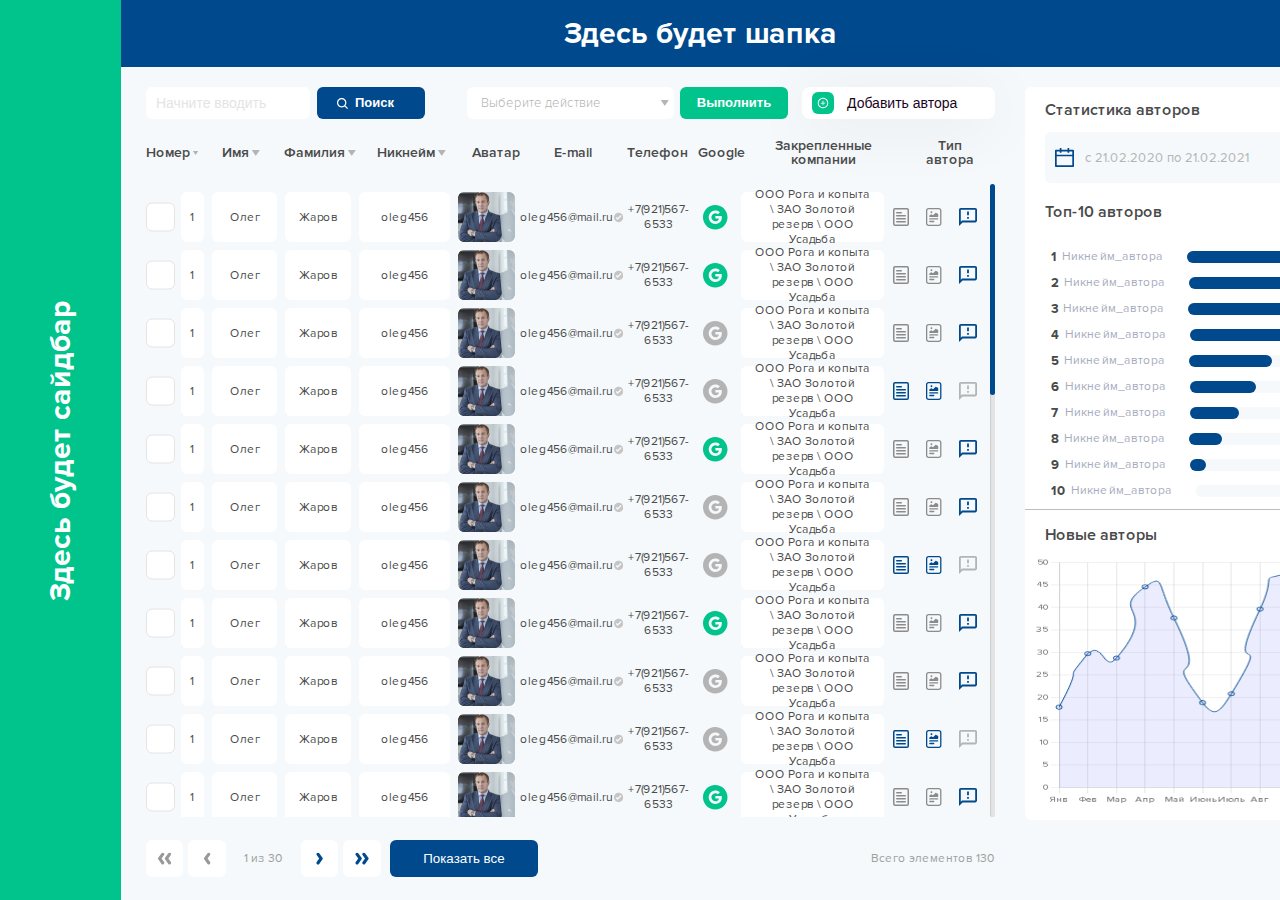
==== commit d4cb1269: "3" ====
--- a/index2.html
+++ b/index2.html
@@ -59,20 +59,28 @@
                         <div class="table__head">
                             <div class="table__head-title">
                                 <span>Номер</span>
-                                <img src="img/select-arrow.svg"></img>
+                                <svg class="svg-sort" width="8" height="6" viewBox="0 0 8 6" fill="none" xmlns="http://www.w3.org/2000/svg">
+                                    <path d="M3.44095 5.46338C3.47535 5.51334 3.52138 5.5542 3.57508 5.58242C3.62878 5.61064 3.68853 5.62539 3.7492 5.62539C3.80986 5.62539 3.86962 5.61064 3.92331 5.58242C3.97701 5.5542 4.02305 5.51334 4.05745 5.46338L7.43245 0.588375C7.47151 0.532147 7.49442 0.466287 7.49869 0.397952C7.50295 0.329618 7.4884 0.261421 7.45663 0.200773C7.42486 0.140124 7.37707 0.0893432 7.31846 0.0539468C7.25985 0.0185505 7.19267 -0.000107379 7.1242 4.6487e-07H0.374198C0.305889 0.000282618 0.23895 0.0191805 0.180578 0.0546616C0.122207 0.0901427 0.0746116 0.140865 0.0429113 0.201373C0.0112111 0.261881 -0.00339494 0.329886 0.000664049 0.398075C0.00472303 0.466263 0.0272934 0.532055 0.065948 0.588375L3.44095 5.46338Z" fill="#B4B4B4"/>
+                                </svg>
                             </div>
 
                             <div class="table__head-title">
                                 <span>Имя</span>
-                                <img src="img/select-arrow.svg"></img>
+                                <svg class="svg-sort" width="8" height="6" viewBox="0 0 8 6" fill="none" xmlns="http://www.w3.org/2000/svg">
+                                    <path d="M3.44095 5.46338C3.47535 5.51334 3.52138 5.5542 3.57508 5.58242C3.62878 5.61064 3.68853 5.62539 3.7492 5.62539C3.80986 5.62539 3.86962 5.61064 3.92331 5.58242C3.97701 5.5542 4.02305 5.51334 4.05745 5.46338L7.43245 0.588375C7.47151 0.532147 7.49442 0.466287 7.49869 0.397952C7.50295 0.329618 7.4884 0.261421 7.45663 0.200773C7.42486 0.140124 7.37707 0.0893432 7.31846 0.0539468C7.25985 0.0185505 7.19267 -0.000107379 7.1242 4.6487e-07H0.374198C0.305889 0.000282618 0.23895 0.0191805 0.180578 0.0546616C0.122207 0.0901427 0.0746116 0.140865 0.0429113 0.201373C0.0112111 0.261881 -0.00339494 0.329886 0.000664049 0.398075C0.00472303 0.466263 0.0272934 0.532055 0.065948 0.588375L3.44095 5.46338Z" fill="#B4B4B4"/>
+                                </svg>
                             </div>
                             <div class="table__head-title">
                                 <span>Фамилия</span>
-                                <img src="img/select-arrow.svg"></img>
+                                <svg class="svg-sort" width="8" height="6" viewBox="0 0 8 6" fill="none" xmlns="http://www.w3.org/2000/svg">
+                                    <path d="M3.44095 5.46338C3.47535 5.51334 3.52138 5.5542 3.57508 5.58242C3.62878 5.61064 3.68853 5.62539 3.7492 5.62539C3.80986 5.62539 3.86962 5.61064 3.92331 5.58242C3.97701 5.5542 4.02305 5.51334 4.05745 5.46338L7.43245 0.588375C7.47151 0.532147 7.49442 0.466287 7.49869 0.397952C7.50295 0.329618 7.4884 0.261421 7.45663 0.200773C7.42486 0.140124 7.37707 0.0893432 7.31846 0.0539468C7.25985 0.0185505 7.19267 -0.000107379 7.1242 4.6487e-07H0.374198C0.305889 0.000282618 0.23895 0.0191805 0.180578 0.0546616C0.122207 0.0901427 0.0746116 0.140865 0.0429113 0.201373C0.0112111 0.261881 -0.00339494 0.329886 0.000664049 0.398075C0.00472303 0.466263 0.0272934 0.532055 0.065948 0.588375L3.44095 5.46338Z" fill="#B4B4B4"/>
+                                </svg>
                             </div>
                             <div class="table__head-title">
                                 <span>Никнейм</span>
-                                <img src="img/select-arrow.svg"></img>
+                                <svg class="svg-sort" width="8" height="6" viewBox="0 0 8 6" fill="none" xmlns="http://www.w3.org/2000/svg">
+                                    <path d="M3.44095 5.46338C3.47535 5.51334 3.52138 5.5542 3.57508 5.58242C3.62878 5.61064 3.68853 5.62539 3.7492 5.62539C3.80986 5.62539 3.86962 5.61064 3.92331 5.58242C3.97701 5.5542 4.02305 5.51334 4.05745 5.46338L7.43245 0.588375C7.47151 0.532147 7.49442 0.466287 7.49869 0.397952C7.50295 0.329618 7.4884 0.261421 7.45663 0.200773C7.42486 0.140124 7.37707 0.0893432 7.31846 0.0539468C7.25985 0.0185505 7.19267 -0.000107379 7.1242 4.6487e-07H0.374198C0.305889 0.000282618 0.23895 0.0191805 0.180578 0.0546616C0.122207 0.0901427 0.0746116 0.140865 0.0429113 0.201373C0.0112111 0.261881 -0.00339494 0.329886 0.000664049 0.398075C0.00472303 0.466263 0.0272934 0.532055 0.065948 0.588375L3.44095 5.46338Z" fill="#B4B4B4"/>
+                                </svg>
                             </div>
                             <div class="table__head-title">
                                 <span>Аватар</span>
--- a/css/style.css
+++ b/css/style.css
@@ -897,15 +897,26 @@
   color: #494A4A;
   margin-bottom: 17px;
 }
+.table__head-title.table__head-title--active svg {
+  transform: rotate(180deg);
+}
+.table__head-title.table__head-title--active svg path {
+  fill: #00498D;
+}
 .table__head div {
   display: flex;
   justify-content: center;
   align-items: center;
   text-align: center;
 }
-.table__head div img {
-  width: 7.5px;
+.table__head div svg {
   margin-left: 3px;
+}
+.table__head div svg:hover {
+  cursor: pointer;
+}
+.table__head div svg:hover path {
+  fill: #00498D;
 }
 .table__head div:nth-child(1) {
   width: calc(3% + 27px);
@@ -1296,6 +1307,9 @@
 .show__all .select li {
   justify-content: center;
 }
+.show__all .select .list {
+  top: -400%;
+}
 
 .categories {
   margin-top: 20px;
